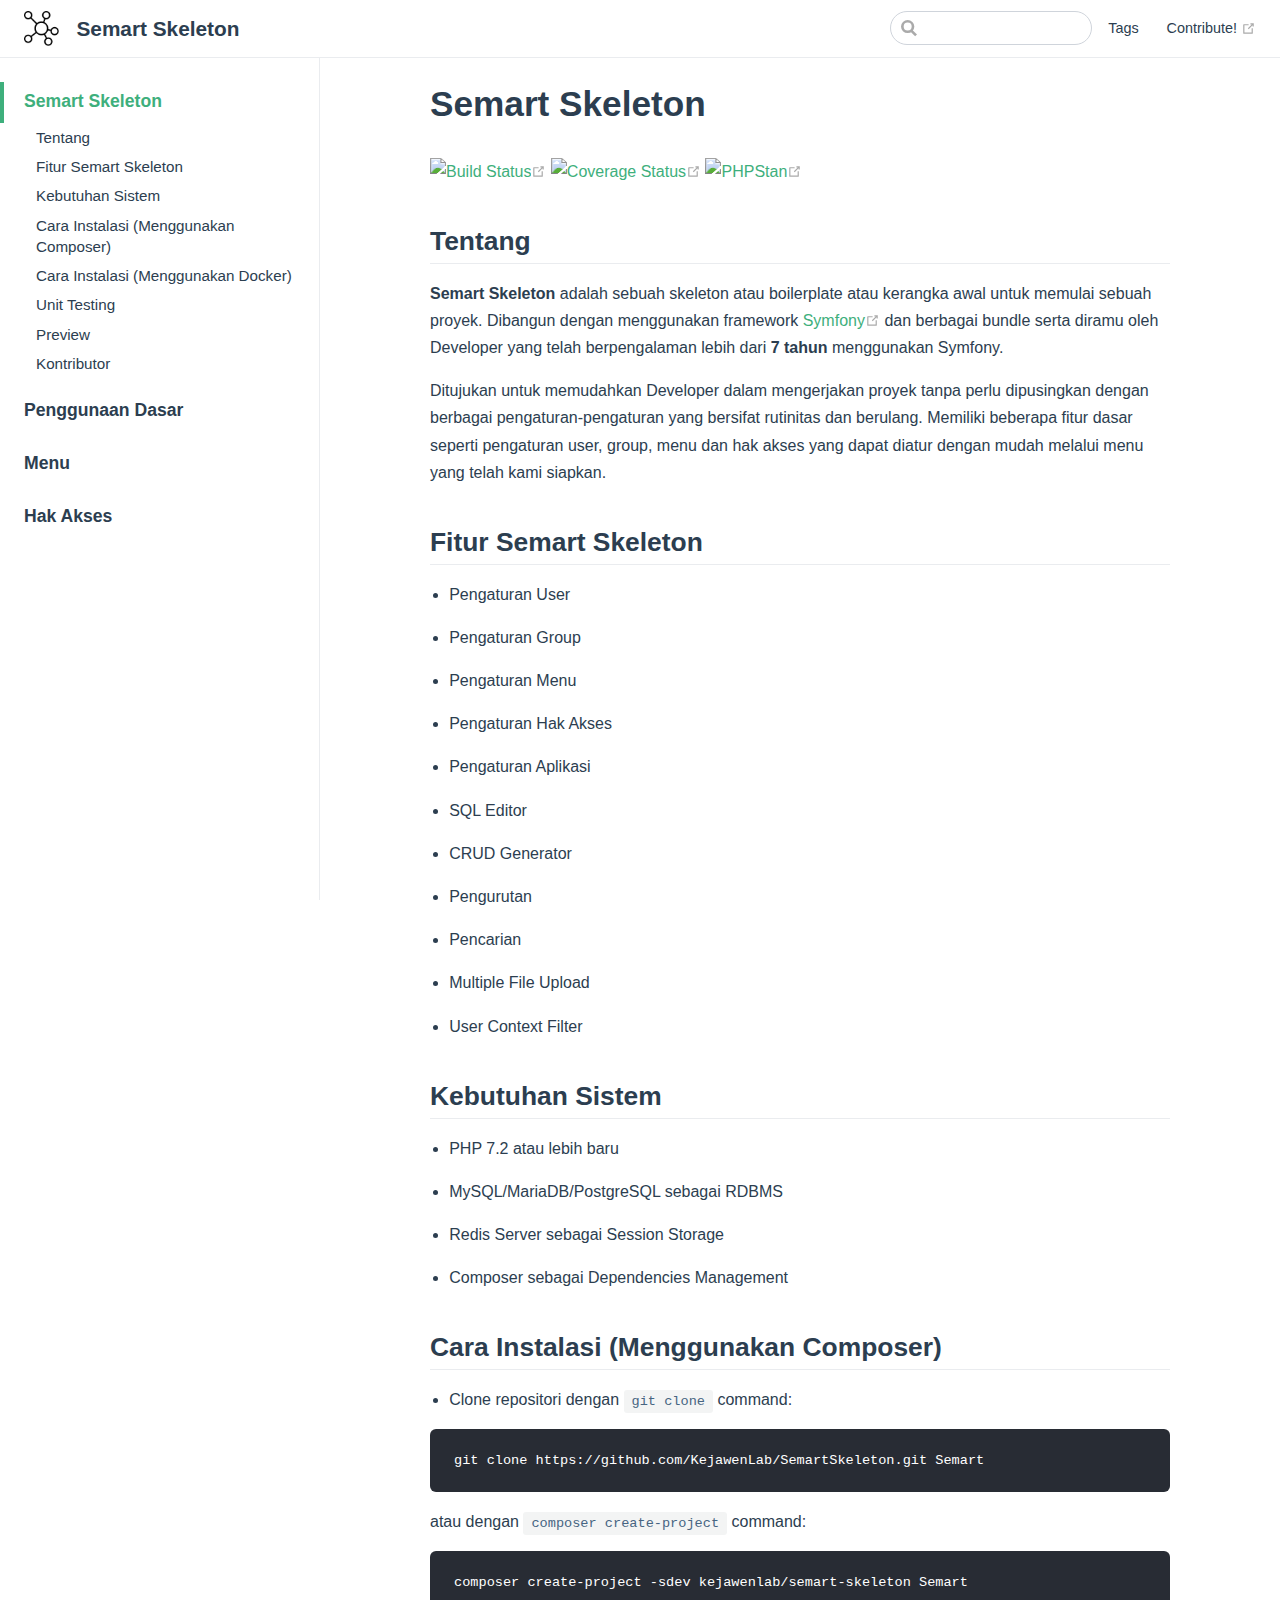
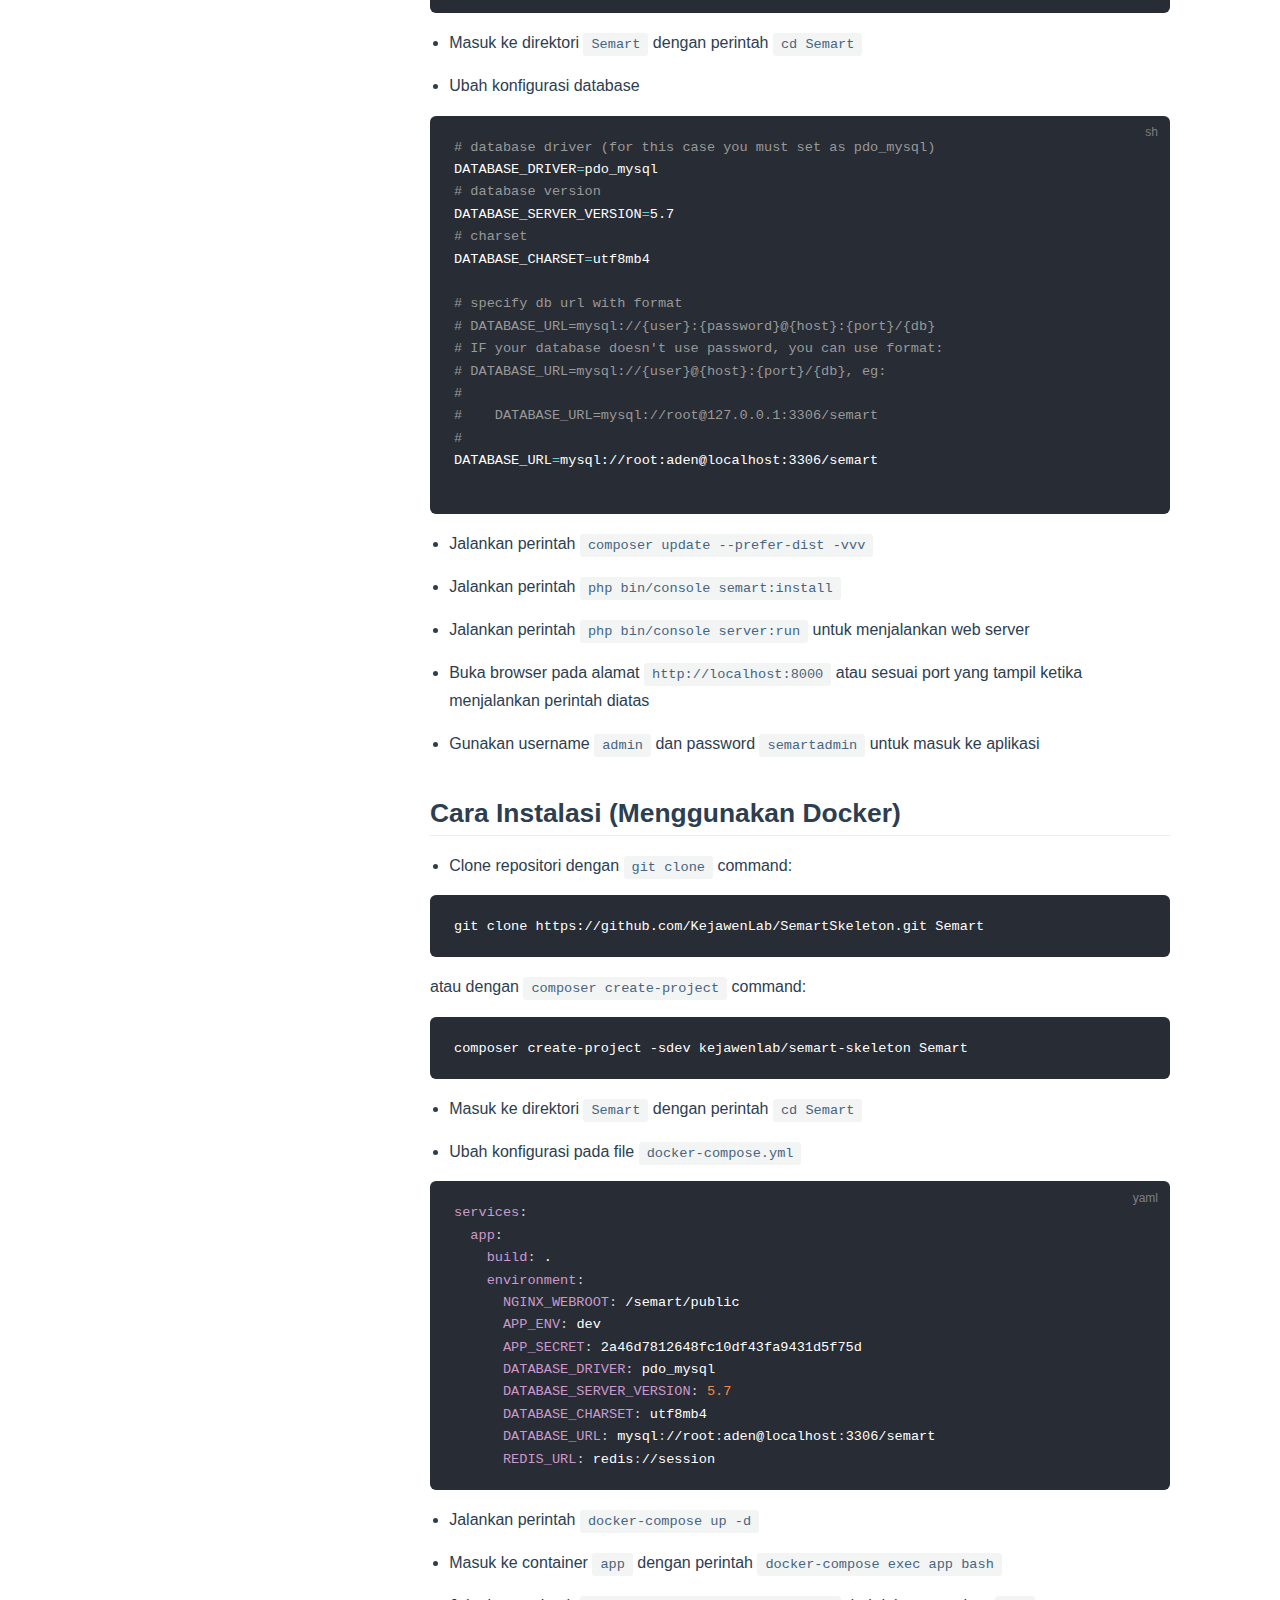
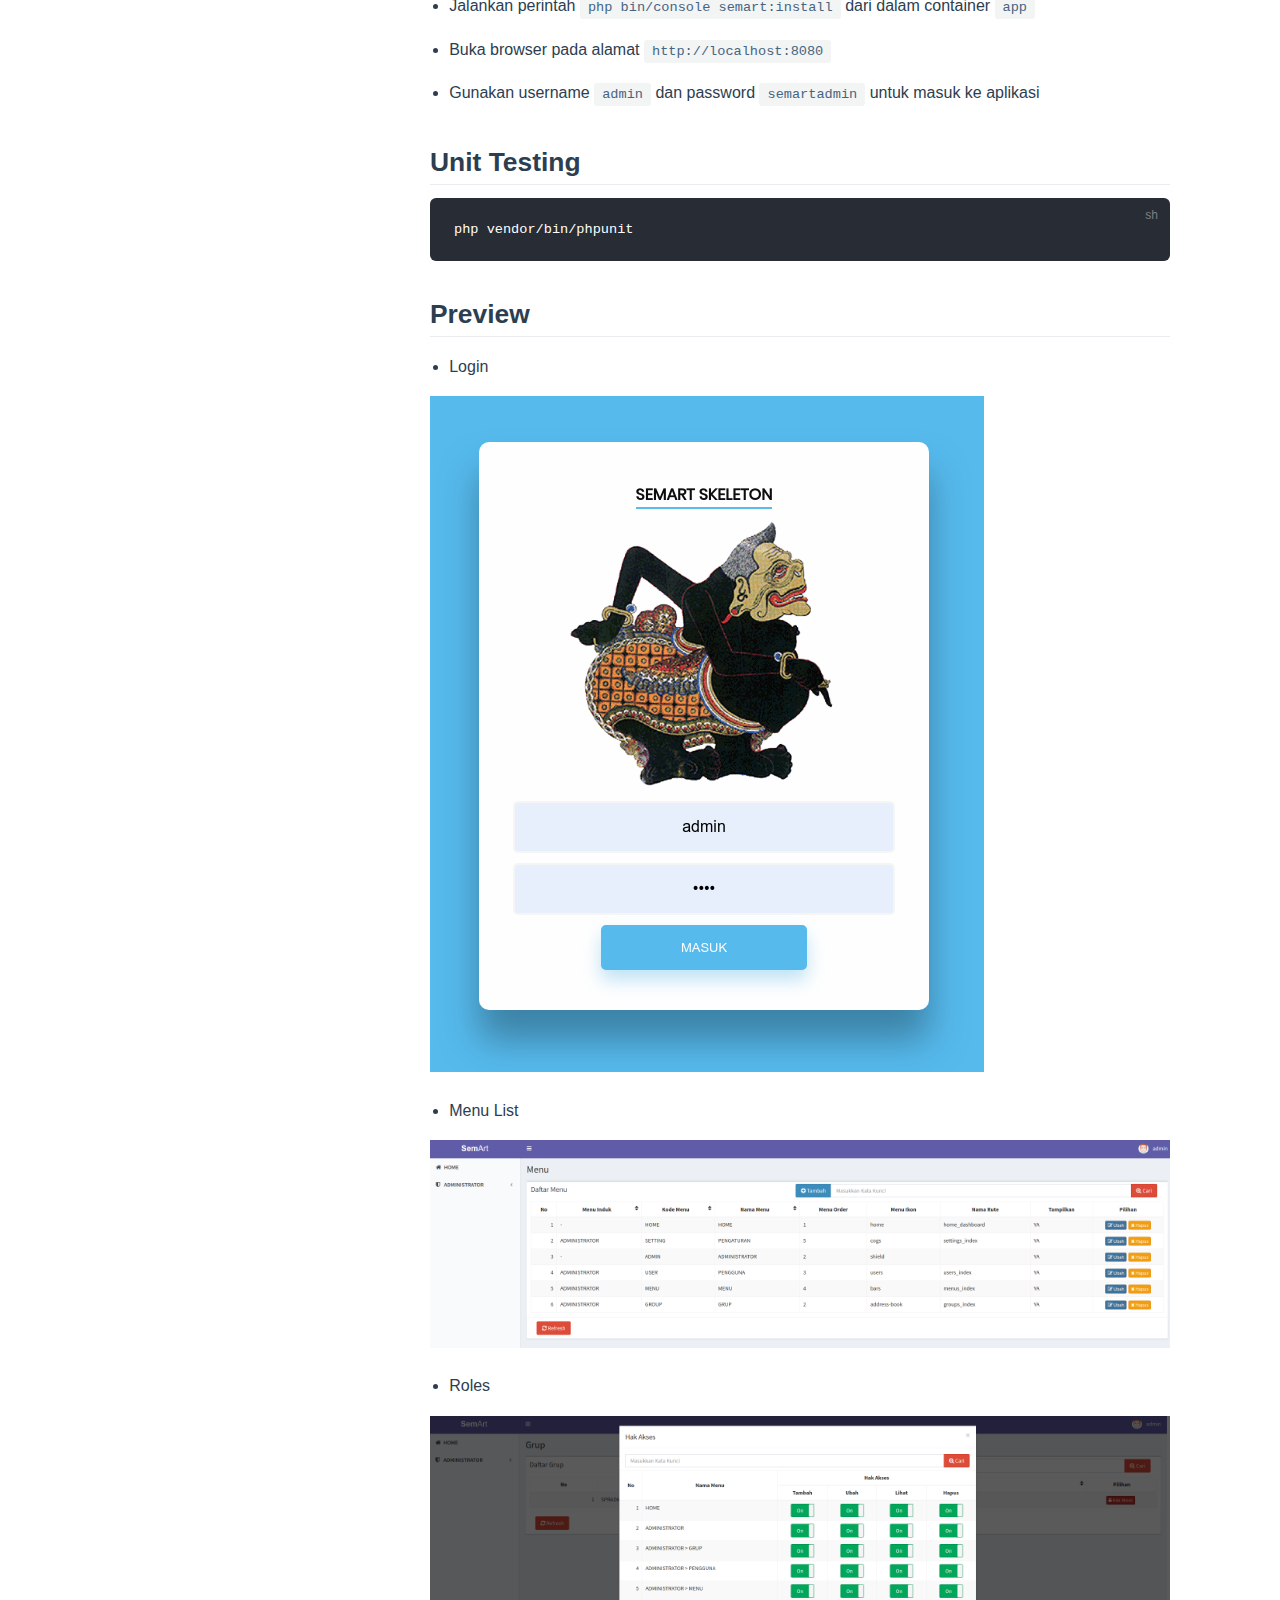
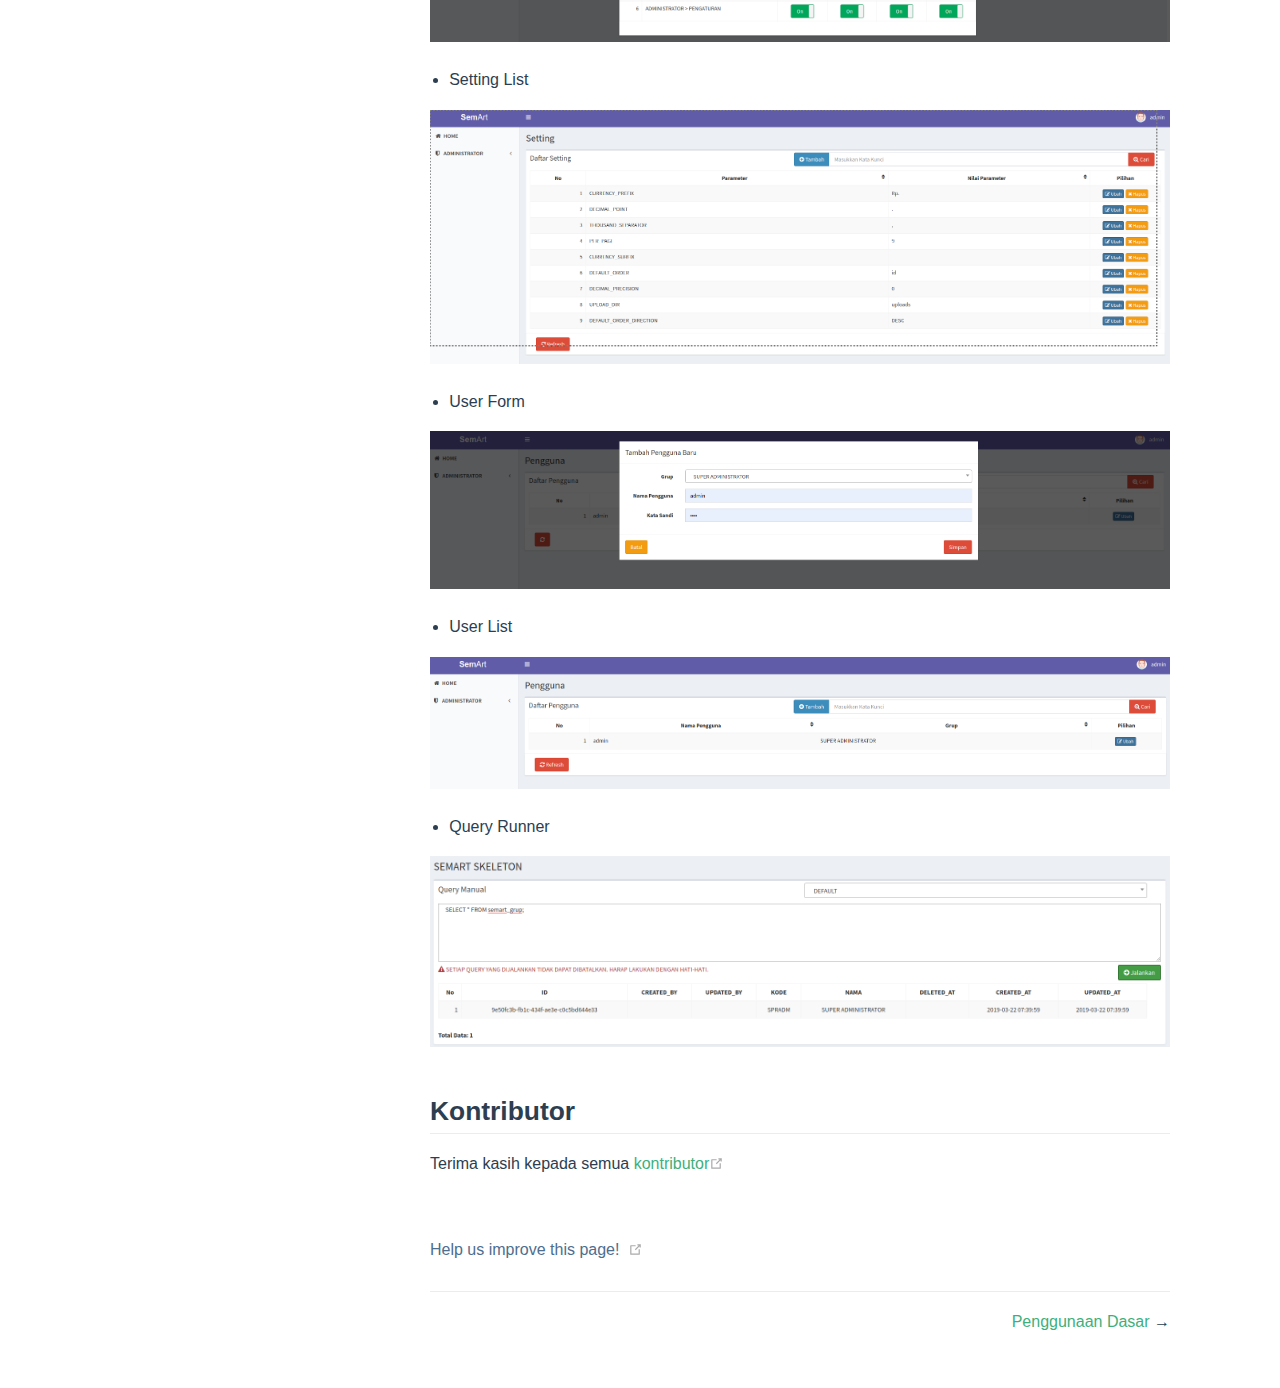
==== id/index.html @ f4672424 "Updates" ====
<!DOCTYPE html>
<html lang="en-US">
  <head>
    <meta charset="utf-8">
    <meta name="viewport" content="width=device-width,initial-scale=1">
    <title>Semart Skeleton | Semart Skeleton</title>
    <meta name="description" content="Just playing arounds">
    
    
    <link rel="preload" href="/assets/css/0.styles.a3a49550.css" as="style"><link rel="preload" href="/assets/js/app.446e6f28.js" as="script"><link rel="preload" href="/assets/js/3.b0b56839.js" as="script"><link rel="preload" href="/assets/js/4.a2171855.js" as="script"><link rel="prefetch" href="/assets/js/1.6b009483.js"><link rel="prefetch" href="/assets/js/10.96ab2c57.js"><link rel="prefetch" href="/assets/js/11.5184fa5b.js"><link rel="prefetch" href="/assets/js/12.24bbff4d.js"><link rel="prefetch" href="/assets/js/13.a7026f74.js"><link rel="prefetch" href="/assets/js/14.de4ece23.js"><link rel="prefetch" href="/assets/js/15.32480ad5.js"><link rel="prefetch" href="/assets/js/16.4b3ec8c6.js"><link rel="prefetch" href="/assets/js/5.648ce82d.js"><link rel="prefetch" href="/assets/js/6.9c424f33.js"><link rel="prefetch" href="/assets/js/7.8858ced6.js"><link rel="prefetch" href="/assets/js/8.e8b0ea5b.js"><link rel="prefetch" href="/assets/js/9.483bfe90.js">
    <link rel="stylesheet" href="/assets/css/0.styles.a3a49550.css">
  </head>
  <body>
    <div id="app" data-server-rendered="true"><div class="theme-container"><header class="navbar"><div class="sidebar-button"><svg xmlns="http://www.w3.org/2000/svg" aria-hidden="true" role="img" viewBox="0 0 448 512" class="icon"><path fill="currentColor" d="M436 124H12c-6.627 0-12-5.373-12-12V80c0-6.627 5.373-12 12-12h424c6.627 0 12 5.373 12 12v32c0 6.627-5.373 12-12 12zm0 160H12c-6.627 0-12-5.373-12-12v-32c0-6.627 5.373-12 12-12h424c6.627 0 12 5.373 12 12v32c0 6.627-5.373 12-12 12zm0 160H12c-6.627 0-12-5.373-12-12v-32c0-6.627 5.373-12 12-12h424c6.627 0 12 5.373 12 12v32c0 6.627-5.373 12-12 12z"></path></svg></div> <a href="/id/" class="home-link router-link-exact-active router-link-active"><img src="/icon.png" alt="Semart Skeleton" class="logo"> <span class="site-name can-hide">Semart Skeleton</span></a> <div class="links"><div class="search-box"><input aria-label="Search" autocomplete="off" spellcheck="false" value=""> <!----></div> <nav class="nav-links can-hide"><div class="nav-item"><a href="/tags.html" class="nav-link">Tags</a></div> <a href="https://github.com/puterakahfi/SemartSkeleton" target="_blank" rel="noopener noreferrer" class="repo-link">
    Contribute!
    <svg xmlns="http://www.w3.org/2000/svg" aria-hidden="true" x="0px" y="0px" viewBox="0 0 100 100" width="15" height="15" class="icon outbound"><path fill="currentColor" d="M18.8,85.1h56l0,0c2.2,0,4-1.8,4-4v-32h-8v28h-48v-48h28v-8h-32l0,0c-2.2,0-4,1.8-4,4v56C14.8,83.3,16.6,85.1,18.8,85.1z"></path> <polygon fill="currentColor" points="45.7,48.7 51.3,54.3 77.2,28.5 77.2,37.2 85.2,37.2 85.2,14.9 62.8,14.9 62.8,22.9 71.5,22.9"></polygon></svg></a></nav></div></header> <div class="sidebar-mask"></div> <aside class="sidebar"><nav class="nav-links"><div class="nav-item"><a href="/tags.html" class="nav-link">Tags</a></div> <a href="https://github.com/puterakahfi/SemartSkeleton" target="_blank" rel="noopener noreferrer" class="repo-link">
    Contribute!
    <svg xmlns="http://www.w3.org/2000/svg" aria-hidden="true" x="0px" y="0px" viewBox="0 0 100 100" width="15" height="15" class="icon outbound"><path fill="currentColor" d="M18.8,85.1h56l0,0c2.2,0,4-1.8,4-4v-32h-8v28h-48v-48h28v-8h-32l0,0c-2.2,0-4,1.8-4,4v56C14.8,83.3,16.6,85.1,18.8,85.1z"></path> <polygon fill="currentColor" points="45.7,48.7 51.3,54.3 77.2,28.5 77.2,37.2 85.2,37.2 85.2,14.9 62.8,14.9 62.8,22.9 71.5,22.9"></polygon></svg></a></nav>  <ul class="sidebar-links"><li><a href="/id/" class="active sidebar-link">Semart Skeleton</a><ul class="sidebar-sub-headers"><li class="sidebar-sub-header"><a href="/id/#tentang" class="sidebar-link">Tentang</a></li><li class="sidebar-sub-header"><a href="/id/#fitur-semart-skeleton" class="sidebar-link">Fitur Semart Skeleton</a></li><li class="sidebar-sub-header"><a href="/id/#kebutuhan-sistem" class="sidebar-link">Kebutuhan Sistem</a></li><li class="sidebar-sub-header"><a href="/id/#cara-instalasi-menggunakan-composer" class="sidebar-link">Cara Instalasi (Menggunakan Composer)</a></li><li class="sidebar-sub-header"><a href="/id/#cara-instalasi-menggunakan-docker" class="sidebar-link">Cara Instalasi (Menggunakan Docker)</a></li><li class="sidebar-sub-header"><a href="/id/#unit-testing" class="sidebar-link">Unit Testing</a></li><li class="sidebar-sub-header"><a href="/id/#preview" class="sidebar-link">Preview</a></li><li class="sidebar-sub-header"><a href="/id/#kontributor" class="sidebar-link">Kontributor</a></li></ul></li><li><a href="/id/usage.html" class="sidebar-link">Penggunaan Dasar</a></li><li><a href="/id/menu.html" class="sidebar-link">Menu</a></li><li><a href="/id/permission.html" class="sidebar-link">Hak Akses</a></li></ul> </aside> <main class="page"> <div class="theme-default-content content__default"><h1 id="semart-skeleton"><a href="#semart-skeleton" aria-hidden="true" class="header-anchor">#</a> Semart Skeleton</h1> <p><a href="https://travis-ci.org/KejawenLab/SemartSkeleton" target="_blank" rel="noopener noreferrer"><img src="https://travis-ci.org/KejawenLab/SemartSkeleton.svg?branch=master" alt="Build Status"><svg xmlns="http://www.w3.org/2000/svg" aria-hidden="true" x="0px" y="0px" viewBox="0 0 100 100" width="15" height="15" class="icon outbound"><path fill="currentColor" d="M18.8,85.1h56l0,0c2.2,0,4-1.8,4-4v-32h-8v28h-48v-48h28v-8h-32l0,0c-2.2,0-4,1.8-4,4v56C14.8,83.3,16.6,85.1,18.8,85.1z"></path> <polygon fill="currentColor" points="45.7,48.7 51.3,54.3 77.2,28.5 77.2,37.2 85.2,37.2 85.2,14.9 62.8,14.9 62.8,22.9 71.5,22.9"></polygon></svg></a> <a href="https://coveralls.io/github/KejawenLab/SemartSkeleton?branch=master" target="_blank" rel="noopener noreferrer"><img src="https://coveralls.io/repos/github/KejawenLab/SemartSkeleton/badge.svg?branch=master" alt="Coverage Status"><svg xmlns="http://www.w3.org/2000/svg" aria-hidden="true" x="0px" y="0px" viewBox="0 0 100 100" width="15" height="15" class="icon outbound"><path fill="currentColor" d="M18.8,85.1h56l0,0c2.2,0,4-1.8,4-4v-32h-8v28h-48v-48h28v-8h-32l0,0c-2.2,0-4,1.8-4,4v56C14.8,83.3,16.6,85.1,18.8,85.1z"></path> <polygon fill="currentColor" points="45.7,48.7 51.3,54.3 77.2,28.5 77.2,37.2 85.2,37.2 85.2,14.9 62.8,14.9 62.8,22.9 71.5,22.9"></polygon></svg></a> <a href="https://github.com/phpstan/phpstan" target="_blank" rel="noopener noreferrer"><img src="https://img.shields.io/badge/style-level%20max-brightgreen.svg?style=flat-square&amp;label=phpstan" alt="PHPStan"><svg xmlns="http://www.w3.org/2000/svg" aria-hidden="true" x="0px" y="0px" viewBox="0 0 100 100" width="15" height="15" class="icon outbound"><path fill="currentColor" d="M18.8,85.1h56l0,0c2.2,0,4-1.8,4-4v-32h-8v28h-48v-48h28v-8h-32l0,0c-2.2,0-4,1.8-4,4v56C14.8,83.3,16.6,85.1,18.8,85.1z"></path> <polygon fill="currentColor" points="45.7,48.7 51.3,54.3 77.2,28.5 77.2,37.2 85.2,37.2 85.2,14.9 62.8,14.9 62.8,22.9 71.5,22.9"></polygon></svg></a></p> <h2 id="tentang"><a href="#tentang" aria-hidden="true" class="header-anchor">#</a> Tentang</h2> <p><strong>Semart Skeleton</strong> adalah sebuah skeleton atau boilerplate atau kerangka awal untuk memulai sebuah proyek. Dibangun dengan menggunakan framework <a href="https://symfony.com" target="_blank" rel="noopener noreferrer">Symfony<svg xmlns="http://www.w3.org/2000/svg" aria-hidden="true" x="0px" y="0px" viewBox="0 0 100 100" width="15" height="15" class="icon outbound"><path fill="currentColor" d="M18.8,85.1h56l0,0c2.2,0,4-1.8,4-4v-32h-8v28h-48v-48h28v-8h-32l0,0c-2.2,0-4,1.8-4,4v56C14.8,83.3,16.6,85.1,18.8,85.1z"></path> <polygon fill="currentColor" points="45.7,48.7 51.3,54.3 77.2,28.5 77.2,37.2 85.2,37.2 85.2,14.9 62.8,14.9 62.8,22.9 71.5,22.9"></polygon></svg></a> dan berbagai bundle serta diramu oleh Developer yang telah berpengalaman lebih dari <strong>7 tahun</strong> menggunakan Symfony.</p> <p>Ditujukan untuk memudahkan Developer dalam mengerjakan proyek tanpa perlu dipusingkan dengan berbagai pengaturan-pengaturan yang bersifat rutinitas dan berulang.
Memiliki beberapa fitur dasar seperti pengaturan user, group, menu dan hak akses yang dapat diatur dengan mudah melalui menu yang telah kami siapkan.</p> <h2 id="fitur-semart-skeleton"><a href="#fitur-semart-skeleton" aria-hidden="true" class="header-anchor">#</a> Fitur Semart Skeleton</h2> <ul><li><p>Pengaturan User</p></li> <li><p>Pengaturan Group</p></li> <li><p>Pengaturan Menu</p></li> <li><p>Pengaturan Hak Akses</p></li> <li><p>Pengaturan Aplikasi</p></li> <li><p>SQL Editor</p></li> <li><p>CRUD Generator</p></li> <li><p>Pengurutan</p></li> <li><p>Pencarian</p></li> <li><p>Multiple File Upload</p></li> <li><p>User Context Filter</p></li></ul> <h2 id="kebutuhan-sistem"><a href="#kebutuhan-sistem" aria-hidden="true" class="header-anchor">#</a> Kebutuhan Sistem</h2> <ul><li><p>PHP 7.2 atau lebih baru</p></li> <li><p>MySQL/MariaDB/PostgreSQL sebagai RDBMS</p></li> <li><p>Redis Server sebagai Session Storage</p></li> <li><p>Composer sebagai Dependencies Management</p></li></ul> <h2 id="cara-instalasi-menggunakan-composer"><a href="#cara-instalasi-menggunakan-composer" aria-hidden="true" class="header-anchor">#</a> Cara Instalasi (Menggunakan Composer)</h2> <ul><li>Clone repositori dengan <code>git clone</code> command:</li></ul> <div class="language- extra-class"><pre class="language-text"><code>git clone https://github.com/KejawenLab/SemartSkeleton.git Semart
</code></pre></div><p>atau dengan <code>composer create-project</code> command:</p> <div class="language- extra-class"><pre class="language-text"><code>composer create-project -sdev kejawenlab/semart-skeleton Semart
</code></pre></div><ul><li><p>Masuk ke direktori <code>Semart</code> dengan perintah <code>cd Semart</code></p></li> <li><p>Ubah konfigurasi database</p></li></ul> <div class="language-bash extra-class"><pre class="language-bash"><code><span class="token comment"># database driver (for this case you must set as pdo_mysql)</span>
DATABASE_DRIVER<span class="token operator">=</span>pdo_mysql
<span class="token comment"># database version</span>
DATABASE_SERVER_VERSION<span class="token operator">=</span>5.7
<span class="token comment"># charset</span>
DATABASE_CHARSET<span class="token operator">=</span>utf8mb4

<span class="token comment"># specify db url with format</span>
<span class="token comment"># DATABASE_URL=mysql://{user}:{password}@{host}:{port}/{db}</span>
<span class="token comment"># IF your database doesn't use password, you can use format:</span>
<span class="token comment"># DATABASE_URL=mysql://{user}@{host}:{port}/{db}, eg:</span>
<span class="token comment">#</span>
<span class="token comment">#    DATABASE_URL=mysql://root@127.0.0.1:3306/semart</span>
<span class="token comment">#</span>
DATABASE_URL<span class="token operator">=</span>mysql://root:aden@localhost:3306/semart

</code></pre></div><ul><li><p>Jalankan perintah <code>composer update --prefer-dist -vvv</code></p></li> <li><p>Jalankan perintah <code>php bin/console semart:install</code></p></li> <li><p>Jalankan perintah <code>php bin/console server:run</code> untuk menjalankan web server</p></li> <li><p>Buka browser pada alamat <code>http://localhost:8000</code> atau sesuai port yang tampil ketika menjalankan perintah diatas</p></li> <li><p>Gunakan username <code>admin</code> dan password <code>semartadmin</code> untuk masuk ke aplikasi</p></li></ul> <h2 id="cara-instalasi-menggunakan-docker"><a href="#cara-instalasi-menggunakan-docker" aria-hidden="true" class="header-anchor">#</a> Cara Instalasi (Menggunakan Docker)</h2> <ul><li>Clone repositori dengan <code>git clone</code> command:</li></ul> <div class="language- extra-class"><pre class="language-text"><code>git clone https://github.com/KejawenLab/SemartSkeleton.git Semart
</code></pre></div><p>atau dengan <code>composer create-project</code> command:</p> <div class="language- extra-class"><pre class="language-text"><code>composer create-project -sdev kejawenlab/semart-skeleton Semart
</code></pre></div><ul><li><p>Masuk ke direktori <code>Semart</code> dengan perintah <code>cd Semart</code></p></li> <li><p>Ubah konfigurasi pada file <code>docker-compose.yml</code></p></li></ul> <div class="language-yaml extra-class"><pre class="language-yaml"><code><span class="token key atrule">services</span><span class="token punctuation">:</span>
  <span class="token key atrule">app</span><span class="token punctuation">:</span>
    <span class="token key atrule">build</span><span class="token punctuation">:</span> .
    <span class="token key atrule">environment</span><span class="token punctuation">:</span>
      <span class="token key atrule">NGINX_WEBROOT</span><span class="token punctuation">:</span> /semart/public
      <span class="token key atrule">APP_ENV</span><span class="token punctuation">:</span> dev
      <span class="token key atrule">APP_SECRET</span><span class="token punctuation">:</span> 2a46d7812648fc10df43fa9431d5f75d
      <span class="token key atrule">DATABASE_DRIVER</span><span class="token punctuation">:</span> pdo_mysql
      <span class="token key atrule">DATABASE_SERVER_VERSION</span><span class="token punctuation">:</span> <span class="token number">5.7</span>
      <span class="token key atrule">DATABASE_CHARSET</span><span class="token punctuation">:</span> utf8mb4
      <span class="token key atrule">DATABASE_URL</span><span class="token punctuation">:</span> mysql<span class="token punctuation">:</span>//root<span class="token punctuation">:</span>aden@localhost<span class="token punctuation">:</span>3306/semart
      <span class="token key atrule">REDIS_URL</span><span class="token punctuation">:</span> redis<span class="token punctuation">:</span>//session
</code></pre></div><ul><li><p>Jalankan perintah <code>docker-compose up -d</code></p></li> <li><p>Masuk ke container <code>app</code> dengan perintah <code>docker-compose exec app bash</code></p></li> <li><p>Jalankan perintah <code>php bin/console semart:install</code> dari dalam container <code>app</code></p></li> <li><p>Buka browser pada alamat <code>http://localhost:8080</code></p></li> <li><p>Gunakan username <code>admin</code> dan password <code>semartadmin</code> untuk masuk ke aplikasi</p></li></ul> <h2 id="unit-testing"><a href="#unit-testing" aria-hidden="true" class="header-anchor">#</a> Unit Testing</h2> <div class="language-bash extra-class"><pre class="language-bash"><code>php vendor/bin/phpunit
</code></pre></div><h2 id="preview"><a href="#preview" aria-hidden="true" class="header-anchor">#</a> Preview</h2> <ul><li>Login</li></ul> <p><img src="/assets/img/login.909ad874.png" alt="Login" title="Login"></p> <ul><li>Menu List</li></ul> <p><img src="/assets/img/menu_list.b9e9720e.png" alt="Menu List" title="Menu List"></p> <ul><li>Roles</li></ul> <p><img src="/assets/img/roles.35d58598.png" alt="Roles" title="Roles"></p> <ul><li>Setting List</li></ul> <p><img src="/assets/img/setting_list.b31fa8c5.png" alt="Setting List" title="Setting List"></p> <ul><li>User Form</li></ul> <p><img src="/assets/img/user_form.8fbe8064.png" alt="User Form" title="User Form"></p> <ul><li>User List</li></ul> <p><img src="/assets/img/user_list.752ca357.png" alt="User List" title="User List"></p> <ul><li>Query Runner</li></ul> <p><img src="/assets/img/query_runner.0586afbd.png" alt="Query Runner" title="Query Runner"></p> <h2 id="kontributor"><a href="#kontributor" aria-hidden="true" class="header-anchor">#</a> Kontributor</h2> <p>Terima kasih kepada semua <a href="https://github.com/KejawenLab/SemartSkeleton/graphs/contributors" target="_blank" rel="noopener noreferrer">kontributor<svg xmlns="http://www.w3.org/2000/svg" aria-hidden="true" x="0px" y="0px" viewBox="0 0 100 100" width="15" height="15" class="icon outbound"><path fill="currentColor" d="M18.8,85.1h56l0,0c2.2,0,4-1.8,4-4v-32h-8v28h-48v-48h28v-8h-32l0,0c-2.2,0-4,1.8-4,4v56C14.8,83.3,16.6,85.1,18.8,85.1z"></path> <polygon fill="currentColor" points="45.7,48.7 51.3,54.3 77.2,28.5 77.2,37.2 85.2,37.2 85.2,14.9 62.8,14.9 62.8,22.9 71.5,22.9"></polygon></svg></a></p></div> <footer class="page-edit"><div class="edit-link"><a href="https://github.com/puterakahfi/SemartSkeleton/edit/master/id/README.md" target="_blank" rel="noopener noreferrer">Help us improve this page!</a> <svg xmlns="http://www.w3.org/2000/svg" aria-hidden="true" x="0px" y="0px" viewBox="0 0 100 100" width="15" height="15" class="icon outbound"><path fill="currentColor" d="M18.8,85.1h56l0,0c2.2,0,4-1.8,4-4v-32h-8v28h-48v-48h28v-8h-32l0,0c-2.2,0-4,1.8-4,4v56C14.8,83.3,16.6,85.1,18.8,85.1z"></path> <polygon fill="currentColor" points="45.7,48.7 51.3,54.3 77.2,28.5 77.2,37.2 85.2,37.2 85.2,14.9 62.8,14.9 62.8,22.9 71.5,22.9"></polygon></svg></div> <!----></footer> <div class="page-nav"><p class="inner"><!----> <span class="next"><a href="/id/usage.html">
          Penggunaan Dasar
        </a>
        →
      </span></p></div> </main></div><div class="global-ui"></div></div>
    <script src="/assets/js/app.446e6f28.js" defer></script><script src="/assets/js/3.b0b56839.js" defer></script><script src="/assets/js/4.a2171855.js" defer></script>
  </body>
</html>
---- assets/css/0.styles.a3a49550.css ----
#nprogress{pointer-events:none}#nprogress .bar{background:#3eaf7c;position:fixed;z-index:1031;top:0;left:0;width:100%;height:2px}#nprogress .peg{display:block;position:absolute;right:0;width:100px;height:100%;box-shadow:0 0 10px #3eaf7c,0 0 5px #3eaf7c;opacity:1;-webkit-transform:rotate(3deg) translateY(-4px);transform:rotate(3deg) translateY(-4px)}#nprogress .spinner{display:block;position:fixed;z-index:1031;top:15px;right:15px}#nprogress .spinner-icon{width:18px;height:18px;box-sizing:border-box;border-color:#3eaf7c transparent transparent #3eaf7c;border-style:solid;border-width:2px;border-radius:50%;-webkit-animation:nprogress-spinner .4s linear infinite;animation:nprogress-spinner .4s linear infinite}.nprogress-custom-parent{overflow:hidden;position:relative}.nprogress-custom-parent #nprogress .bar,.nprogress-custom-parent #nprogress .spinner{position:absolute}@-webkit-keyframes nprogress-spinner{0%{-webkit-transform:rotate(0deg);transform:rotate(0deg)}to{-webkit-transform:rotate(1turn);transform:rotate(1turn)}}@keyframes nprogress-spinner{0%{-webkit-transform:rotate(0deg);transform:rotate(0deg)}to{-webkit-transform:rotate(1turn);transform:rotate(1turn)}}.icon.outbound{color:#aaa;display:inline-block;vertical-align:middle;position:relative;top:-1px}.home{padding:3.6rem 2rem 0;max-width:960px;margin:0 auto;display:block}.home .hero{text-align:center}.home .hero img{max-width:100%;max-height:280px;display:block;margin:3rem auto 1.5rem}.home .hero h1{font-size:3rem}.home .hero .action,.home .hero .description,.home .hero h1{margin:1.8rem auto}.home .hero .description{max-width:35rem;font-size:1.6rem;line-height:1.3;color:#6a8bad}.home .hero .action-button{display:inline-block;font-size:1.2rem;color:#fff;background-color:#3eaf7c;padding:.8rem 1.6rem;border-radius:4px;-webkit-transition:background-color .1s ease;transition:background-color .1s ease;box-sizing:border-box;border-bottom:1px solid #389d70}.home .hero .action-button:hover{background-color:#4abf8a}.home .features{border-top:1px solid #eaecef;padding:1.2rem 0;margin-top:2.5rem;display:-webkit-box;display:flex;flex-wrap:wrap;-webkit-box-align:start;align-items:flex-start;align-content:stretch;-webkit-box-pack:justify;justify-content:space-between}.home .feature{-webkit-box-flex:1;flex-grow:1;flex-basis:30%;max-width:30%}.home .feature h2{font-size:1.4rem;font-weight:500;border-bottom:none;padding-bottom:0;color:#3a5169}.home .feature p{color:#4e6e8e}.home .footer{padding:2.5rem;border-top:1px solid #eaecef;text-align:center;color:#4e6e8e}@media (max-width:719px){.home .features{-webkit-box-orient:vertical;-webkit-box-direction:normal;flex-direction:column}.home .feature{max-width:100%;padding:0 2.5rem}}@media (max-width:419px){.home{padding-left:1.5rem;padding-right:1.5rem}.home .hero img{max-height:210px;margin:2rem auto 1.2rem}.home .hero h1{font-size:2rem}.home .hero .action,.home .hero .description,.home .hero h1{margin:1.2rem auto}.home .hero .description{font-size:1.2rem}.home .hero .action-button{font-size:1rem;padding:.6rem 1.2rem}.home .feature h2{font-size:1.25rem}}.search-box{display:inline-block;position:relative;margin-right:1rem}.search-box input{cursor:text;width:10rem;height:2rem;color:#4e6e8e;display:inline-block;border:1px solid #cfd4db;border-radius:2rem;font-size:.9rem;line-height:2rem;padding:0 .5rem 0 2rem;outline:none;-webkit-transition:all .2s ease;transition:all .2s ease;background:#fff url(/assets/img/search.83621669.svg) .6rem .5rem no-repeat;background-size:1rem}.search-box input:focus{cursor:auto;border-color:#3eaf7c}.search-box .suggestions{background:#fff;width:20rem;position:absolute;top:1.5rem;border:1px solid #cfd4db;border-radius:6px;padding:.4rem;list-style-type:none}.search-box .suggestions.align-right{right:0}.search-box .suggestion{line-height:1.4;padding:.4rem .6rem;border-radius:4px;cursor:pointer}.search-box .suggestion a{white-space:normal;color:#5d82a6}.search-box .suggestion a .page-title{font-weight:600}.search-box .suggestion a .header{font-size:.9em;margin-left:.25em}.search-box .suggestion.focused{background-color:#f3f4f5}.search-box .suggestion.focused a{color:#3eaf7c}@media (max-width:959px){.search-box input{cursor:pointer;width:0;border-color:transparent;position:relative}.search-box input:focus{cursor:text;left:0;width:10rem}}@media (-ms-high-contrast:none){.search-box input{height:2rem}}@media (max-width:959px) and (min-width:719px){.search-box .suggestions{left:0}}@media (max-width:719px){.search-box{margin-right:0}.search-box input{left:1rem}.search-box .suggestions{right:0}}@media (max-width:419px){.search-box .suggestions{width:calc(100vw - 4rem)}.search-box input:focus{width:8rem}}.sidebar-button{cursor:pointer;display:none;width:1.25rem;height:1.25rem;position:absolute;padding:.6rem;top:.6rem;left:1rem}.sidebar-button .icon{display:block;width:1.25rem;height:1.25rem}@media (max-width:719px){.sidebar-button{display:block}}.dropdown-enter,.dropdown-leave-to{height:0!important}.dropdown-wrapper{cursor:pointer}.dropdown-wrapper .dropdown-title{display:block}.dropdown-wrapper .dropdown-title:hover{border-color:transparent}.dropdown-wrapper .dropdown-title .arrow{vertical-align:middle;margin-top:-1px;margin-left:.4rem}.dropdown-wrapper .nav-dropdown .dropdown-item{color:inherit;line-height:1.7rem}.dropdown-wrapper .nav-dropdown .dropdown-item h4{margin:.45rem 0 0;border-top:1px solid #eee;padding:.45rem 1.5rem 0 1.25rem}.dropdown-wrapper .nav-dropdown .dropdown-item .dropdown-subitem-wrapper{padding:0;list-style:none}.dropdown-wrapper .nav-dropdown .dropdown-item .dropdown-subitem-wrapper .dropdown-subitem{font-size:.9em}.dropdown-wrapper .nav-dropdown .dropdown-item a{display:block;line-height:1.7rem;position:relative;border-bottom:none;font-weight:400;margin-bottom:0;padding:0 1.5rem 0 1.25rem}.dropdown-wrapper .nav-dropdown .dropdown-item a.router-link-active,.dropdown-wrapper .nav-dropdown .dropdown-item a:hover{color:#3eaf7c}.dropdown-wrapper .nav-dropdown .dropdown-item a.router-link-active:after{content:"";width:0;height:0;border-left:5px solid #3eaf7c;border-top:3px solid transparent;border-bottom:3px solid transparent;position:absolute;top:calc(50% - 2px);left:9px}.dropdown-wrapper .nav-dropdown .dropdown-item:first-child h4{margin-top:0;padding-top:0;border-top:0}@media (max-width:719px){.dropdown-wrapper.open .dropdown-title{margin-bottom:.5rem}.dropdown-wrapper .nav-dropdown{-webkit-transition:height .1s ease-out;transition:height .1s ease-out;overflow:hidden}.dropdown-wrapper .nav-dropdown .dropdown-item h4{border-top:0;margin-top:0;padding-top:0}.dropdown-wrapper .nav-dropdown .dropdown-item>a,.dropdown-wrapper .nav-dropdown .dropdown-item h4{font-size:15px;line-height:2rem}.dropdown-wrapper .nav-dropdown .dropdown-item .dropdown-subitem{font-size:14px;padding-left:1rem}}@media (min-width:719px){.dropdown-wrapper{height:1.8rem}.dropdown-wrapper:hover .nav-dropdown{display:block!important}.dropdown-wrapper .dropdown-title .arrow{border-left:4px solid transparent;border-right:4px solid transparent;border-top:6px solid #ccc;border-bottom:0}.dropdown-wrapper .nav-dropdown{display:none;height:auto!important;box-sizing:border-box;max-height:calc(100vh - 2.7rem);overflow-y:auto;position:absolute;top:100%;right:0;background-color:#fff;padding:.6rem 0;border:1px solid;border-color:#ddd #ddd #ccc;text-align:left;border-radius:.25rem;white-space:nowrap;margin:0}}.nav-links{display:inline-block}.nav-links a{line-height:1.4rem;color:inherit}.nav-links a.router-link-active,.nav-links a:hover{color:#3eaf7c}.nav-links .nav-item{position:relative;display:inline-block;margin-left:1.5rem;line-height:2rem}.nav-links .nav-item:first-child{margin-left:0}.nav-links .repo-link{margin-left:1.5rem}@media (max-width:719px){.nav-links .nav-item,.nav-links .repo-link{margin-left:0}}@media (min-width:719px){.nav-links a.router-link-active,.nav-links a:hover{color:#2c3e50}.nav-item>a:not(.external).router-link-active,.nav-item>a:not(.external):hover{margin-bottom:-2px;border-bottom:2px solid #46bd87}}.navbar{padding:.7rem 1.5rem;line-height:2.2rem}.navbar a,.navbar img,.navbar span{display:inline-block}.navbar .logo{height:2.2rem;min-width:2.2rem;margin-right:.8rem;vertical-align:top}.navbar .site-name{font-size:1.3rem;font-weight:600;color:#2c3e50;position:relative}.navbar .links{padding-left:1.5rem;box-sizing:border-box;background-color:#fff;white-space:nowrap;font-size:.9rem;position:absolute;right:1.5rem;top:.7rem;display:-webkit-box;display:flex}.navbar .links .search-box{-webkit-box-flex:0;flex:0 0 auto;vertical-align:top}@media (max-width:719px){.navbar{padding-left:4rem}.navbar .can-hide{display:none}.navbar .links{padding-left:1.5rem}}.page-edit,.page-nav{max-width:740px;margin:0 auto;padding:2rem 2.5rem}@media (max-width:959px){.page-edit,.page-nav{padding:2rem}}@media (max-width:419px){.page-edit,.page-nav{padding:1.5rem}}.page{padding-bottom:2rem;display:block}.page-edit{padding-top:1rem;padding-bottom:1rem;overflow:auto}.page-edit .edit-link{display:inline-block}.page-edit .edit-link a{color:#4e6e8e;margin-right:.25rem}.page-edit .last-updated{float:right;font-size:.9em}.page-edit .last-updated .prefix{font-weight:500;color:#4e6e8e}.page-edit .last-updated .time{font-weight:400;color:#aaa}.page-nav{padding-top:1rem;padding-bottom:0}.page-nav .inner{min-height:2rem;margin-top:0;border-top:1px solid #eaecef;padding-top:1rem;overflow:auto}.page-nav .next{float:right}@media (max-width:719px){.page-edit .edit-link{margin-bottom:.5rem}.page-edit .last-updated{font-size:.8em;float:none;text-align:left}}.sidebar-group .sidebar-group{padding-left:.5em}.sidebar-group:not(.collapsable) .sidebar-heading:not(.clickable){cursor:auto;color:inherit}.sidebar-group.is-sub-group{padding-left:0}.sidebar-group.is-sub-group>.sidebar-heading{font-size:.95em;line-height:1.4;font-weight:400;padding-left:2rem}.sidebar-group.is-sub-group>.sidebar-heading:not(.clickable){opacity:.5}.sidebar-group.is-sub-group>.sidebar-group-items{padding-left:1rem}.sidebar-group.is-sub-group>.sidebar-group-items>li>.sidebar-link{font-size:.95em;border-left:none}.sidebar-group.depth-2>.sidebar-heading{border-left:none}.sidebar-heading{color:#2c3e50;-webkit-transition:color .15s ease;transition:color .15s ease;cursor:pointer;font-size:1.1em;font-weight:700;padding:.35rem 1.5rem .35rem 1.25rem;width:100%;box-sizing:border-box;margin:0;border-left:.25rem solid transparent}.sidebar-heading.open,.sidebar-heading:hover{color:inherit}.sidebar-heading .arrow{position:relative;top:-.12em;left:.5em}.sidebar-heading.clickable.active{font-weight:600;color:#3eaf7c;border-left-color:#3eaf7c}.sidebar-heading.clickable:hover{color:#3eaf7c}.sidebar-group-items{-webkit-transition:height .1s ease-out;transition:height .1s ease-out;font-size:.95em;overflow:hidden}.sidebar .sidebar-sub-headers{padding-left:1rem;font-size:.95em}a.sidebar-link{font-size:1em;font-weight:400;display:inline-block;color:#2c3e50;border-left:.25rem solid transparent;padding:.35rem 1rem .35rem 1.25rem;line-height:1.4;width:100%;box-sizing:border-box}a.sidebar-link:hover{color:#3eaf7c}a.sidebar-link.active{font-weight:600;color:#3eaf7c;border-left-color:#3eaf7c}.sidebar-group a.sidebar-link{padding-left:2rem}.sidebar-sub-headers a.sidebar-link{padding-top:.25rem;padding-bottom:.25rem;border-left:none}.sidebar-sub-headers a.sidebar-link.active{font-weight:500}.sidebar ul{padding:0;margin:0;list-style-type:none}.sidebar a{display:inline-block}.sidebar .nav-links{display:none;border-bottom:1px solid #eaecef;padding:.5rem 0 .75rem}.sidebar .nav-links a{font-weight:600}.sidebar .nav-links .nav-item,.sidebar .nav-links .repo-link{display:block;line-height:1.25rem;font-size:1.1em;padding:.5rem 0 .5rem 1.5rem}.sidebar>.sidebar-links{padding:1.5rem 0}.sidebar>.sidebar-links>li>a.sidebar-link{font-size:1.1em;line-height:1.7;font-weight:700}.sidebar>.sidebar-links>li:not(:first-child){margin-top:.75rem}@media (max-width:719px){.sidebar .nav-links{display:block}.sidebar .nav-links .dropdown-wrapper .nav-dropdown .dropdown-item a.router-link-active:after{top:calc(1rem - 2px)}.sidebar>.sidebar-links{padding:1rem 0}}code[class*=language-],pre[class*=language-]{color:#ccc;background:none;font-family:Consolas,Monaco,Andale Mono,Ubuntu Mono,monospace;font-size:1em;text-align:left;white-space:pre;word-spacing:normal;word-break:normal;word-wrap:normal;line-height:1.5;-moz-tab-size:4;-o-tab-size:4;tab-size:4;-webkit-hyphens:none;-ms-hyphens:none;hyphens:none}pre[class*=language-]{padding:1em;margin:.5em 0;overflow:auto}:not(pre)>code[class*=language-],pre[class*=language-]{background:#2d2d2d}:not(pre)>code[class*=language-]{padding:.1em;border-radius:.3em;white-space:normal}.token.block-comment,.token.cdata,.token.comment,.token.doctype,.token.prolog{color:#999}.token.punctuation{color:#ccc}.token.attr-name,.token.deleted,.token.namespace,.token.tag{color:#e2777a}.token.function-name{color:#6196cc}.token.boolean,.token.function,.token.number{color:#f08d49}.token.class-name,.token.constant,.token.property,.token.symbol{color:#f8c555}.token.atrule,.token.builtin,.token.important,.token.keyword,.token.selector{color:#cc99cd}.token.attr-value,.token.char,.token.regex,.token.string,.token.variable{color:#7ec699}.token.entity,.token.operator,.token.url{color:#67cdcc}.token.bold,.token.important{font-weight:700}.token.italic{font-style:italic}.token.entity{cursor:help}.token.inserted{color:green}.theme-default-content code{color:#476582;padding:.25rem .5rem;margin:0;font-size:.85em;background-color:rgba(27,31,35,.05);border-radius:3px}.theme-default-content code .token.deleted{color:#ec5975}.theme-default-content code .token.inserted{color:#3eaf7c}.theme-default-content pre,.theme-default-content pre[class*=language-]{line-height:1.4;padding:1.25rem 1.5rem;margin:.85rem 0;background-color:#282c34;border-radius:6px;overflow:auto}.theme-default-content pre[class*=language-] code,.theme-default-content pre code{color:#fff;padding:0;background-color:transparent;border-radius:0}div[class*=language-]{position:relative;background-color:#282c34;border-radius:6px}div[class*=language-] .highlight-lines{-webkit-user-select:none;-moz-user-select:none;-ms-user-select:none;user-select:none;padding-top:1.3rem;position:absolute;top:0;left:0;width:100%;line-height:1.4}div[class*=language-] .highlight-lines .highlighted{background-color:rgba(0,0,0,.66)}div[class*=language-] pre,div[class*=language-] pre[class*=language-]{background:transparent;position:relative;z-index:1}div[class*=language-]:before{position:absolute;z-index:3;top:.8em;right:1em;font-size:.75rem;color:hsla(0,0%,100%,.4)}div[class*=language-]:not(.line-numbers-mode) .line-numbers-wrapper{display:none}div[class*=language-].line-numbers-mode .highlight-lines .highlighted{position:relative}div[class*=language-].line-numbers-mode .highlight-lines .highlighted:before{content:" ";position:absolute;z-index:3;left:0;top:0;display:block;width:3.5rem;height:100%;background-color:rgba(0,0,0,.66)}div[class*=language-].line-numbers-mode pre{padding-left:4.5rem;vertical-align:middle}div[class*=language-].line-numbers-mode .line-numbers-wrapper{position:absolute;top:0;width:3.5rem;text-align:center;color:hsla(0,0%,100%,.3);padding:1.25rem 0;line-height:1.4}div[class*=language-].line-numbers-mode .line-numbers-wrapper .line-number,div[class*=language-].line-numbers-mode .line-numbers-wrapper br{-webkit-user-select:none;-moz-user-select:none;-ms-user-select:none;user-select:none}div[class*=language-].line-numbers-mode .line-numbers-wrapper .line-number{position:relative;z-index:4;font-size:.85em}div[class*=language-].line-numbers-mode:after{content:"";position:absolute;z-index:2;top:0;left:0;width:3.5rem;height:100%;border-radius:6px 0 0 6px;border-right:1px solid rgba(0,0,0,.66);background-color:#282c34}div[class~=language-js]:before{content:"js"}div[class~=language-ts]:before{content:"ts"}div[class~=language-html]:before{content:"html"}div[class~=language-md]:before{content:"md"}div[class~=language-vue]:before{content:"vue"}div[class~=language-css]:before{content:"css"}div[class~=language-sass]:before{content:"sass"}div[class~=language-scss]:before{content:"scss"}div[class~=language-less]:before{content:"less"}div[class~=language-stylus]:before{content:"stylus"}div[class~=language-go]:before{content:"go"}div[class~=language-java]:before{content:"java"}div[class~=language-c]:before{content:"c"}div[class~=language-sh]:before{content:"sh"}div[class~=language-yaml]:before{content:"yaml"}div[class~=language-py]:before{content:"py"}div[class~=language-docker]:before{content:"docker"}div[class~=language-dockerfile]:before{content:"dockerfile"}div[class~=language-makefile]:before{content:"makefile"}div[class~=language-javascript]:before{content:"js"}div[class~=language-typescript]:before{content:"ts"}div[class~=language-markup]:before{content:"html"}div[class~=language-markdown]:before{content:"md"}div[class~=language-json]:before{content:"json"}div[class~=language-ruby]:before{content:"rb"}div[class~=language-python]:before{content:"py"}div[class~=language-bash]:before{content:"sh"}div[class~=language-php]:before{content:"php"}.custom-block .custom-block-title{font-weight:600;margin-bottom:-.4rem}.custom-block.danger,.custom-block.tip,.custom-block.warning{padding:.1rem 1.5rem;border-left-width:.5rem;border-left-style:solid;margin:1rem 0}.custom-block.tip{background-color:#f3f5f7;border-color:#42b983}.custom-block.warning{background-color:rgba(255,229,100,.3);border-color:#e7c000;color:#6b5900}.custom-block.warning .custom-block-title{color:#b29400}.custom-block.warning a{color:#2c3e50}.custom-block.danger{background-color:#ffe6e6;border-color:#c00;color:#4d0000}.custom-block.danger .custom-block-title{color:#900}.custom-block.danger a{color:#2c3e50}.arrow{display:inline-block;width:0;height:0}.arrow.up{border-bottom:6px solid #ccc}.arrow.down,.arrow.up{border-left:4px solid transparent;border-right:4px solid transparent}.arrow.down{border-top:6px solid #ccc}.arrow.right{border-left:6px solid #ccc}.arrow.left,.arrow.right{border-top:4px solid transparent;border-bottom:4px solid transparent}.arrow.left{border-right:6px solid #ccc}.theme-default-content:not(.custom){max-width:740px;margin:0 auto;padding:2rem 2.5rem}@media (max-width:959px){.theme-default-content:not(.custom){padding:2rem}}@media (max-width:419px){.theme-default-content:not(.custom){padding:1.5rem}}.table-of-contents .badge{vertical-align:middle}body,html{padding:0;margin:0;background-color:#fff}body{font-family:-apple-system,BlinkMacSystemFont,Segoe UI,Roboto,Oxygen,Ubuntu,Cantarell,Fira Sans,Droid Sans,Helvetica Neue,sans-serif;-webkit-font-smoothing:antialiased;-moz-osx-font-smoothing:grayscale;font-size:16px;color:#2c3e50}.page{padding-left:20rem}.navbar{z-index:20;right:0;height:3.6rem;background-color:#fff;box-sizing:border-box;border-bottom:1px solid #eaecef}.navbar,.sidebar-mask{position:fixed;top:0;left:0}.sidebar-mask{z-index:9;width:100vw;height:100vh;display:none}.sidebar{font-size:16px;background-color:#fff;width:20rem;position:fixed;z-index:10;margin:0;top:3.6rem;left:0;bottom:0;box-sizing:border-box;border-right:1px solid #eaecef;overflow-y:auto}.theme-default-content:not(.custom)>:first-child{margin-top:3.6rem}.theme-default-content:not(.custom) a:hover{text-decoration:underline}.theme-default-content:not(.custom) p.demo{padding:1rem 1.5rem;border:1px solid #ddd;border-radius:4px}.theme-default-content:not(.custom) img{max-width:100%}.theme-default-content.custom{padding:0;margin:0}.theme-default-content.custom img{max-width:100%}a{font-weight:500;text-decoration:none}a,p a code{color:#3eaf7c}p a code{font-weight:400}kbd{background:#eee;border:.15rem solid #ddd;border-bottom:.25rem solid #ddd;border-radius:.15rem;padding:0 .15em}blockquote{font-size:1rem;color:#999;border-left:.2rem solid #dfe2e5;margin:1rem 0;padding:.25rem 0 .25rem 1rem}blockquote>p{margin:0}ol,ul{padding-left:1.2em}strong{font-weight:600}h1,h2,h3,h4,h5,h6{font-weight:600;line-height:1.25}.theme-default-content:not(.custom)>h1,.theme-default-content:not(.custom)>h2,.theme-default-content:not(.custom)>h3,.theme-default-content:not(.custom)>h4,.theme-default-content:not(.custom)>h5,.theme-default-content:not(.custom)>h6{margin-top:-3.1rem;padding-top:4.6rem;margin-bottom:0}.theme-default-content:not(.custom)>h1:first-child,.theme-default-content:not(.custom)>h2:first-child,.theme-default-content:not(.custom)>h3:first-child,.theme-default-content:not(.custom)>h4:first-child,.theme-default-content:not(.custom)>h5:first-child,.theme-default-content:not(.custom)>h6:first-child{margin-top:-1.5rem;margin-bottom:1rem}.theme-default-content:not(.custom)>h1:first-child+.custom-block,.theme-default-content:not(.custom)>h1:first-child+p,.theme-default-content:not(.custom)>h1:first-child+pre,.theme-default-content:not(.custom)>h2:first-child+.custom-block,.theme-default-content:not(.custom)>h2:first-child+p,.theme-default-content:not(.custom)>h2:first-child+pre,.theme-default-content:not(.custom)>h3:first-child+.custom-block,.theme-default-content:not(.custom)>h3:first-child+p,.theme-default-content:not(.custom)>h3:first-child+pre,.theme-default-content:not(.custom)>h4:first-child+.custom-block,.theme-default-content:not(.custom)>h4:first-child+p,.theme-default-content:not(.custom)>h4:first-child+pre,.theme-default-content:not(.custom)>h5:first-child+.custom-block,.theme-default-content:not(.custom)>h5:first-child+p,.theme-default-content:not(.custom)>h5:first-child+pre,.theme-default-content:not(.custom)>h6:first-child+.custom-block,.theme-default-content:not(.custom)>h6:first-child+p,.theme-default-content:not(.custom)>h6:first-child+pre{margin-top:2rem}h1:hover .header-anchor,h2:hover .header-anchor,h3:hover .header-anchor,h4:hover .header-anchor,h5:hover .header-anchor,h6:hover .header-anchor{opacity:1}h1{font-size:2.2rem}h2{font-size:1.65rem;padding-bottom:.3rem;border-bottom:1px solid #eaecef}h3{font-size:1.35rem}a.header-anchor{font-size:.85em;float:left;margin-left:-.87em;padding-right:.23em;margin-top:.125em;opacity:0}a.header-anchor:hover{text-decoration:none}.line-number,code,kbd{font-family:source-code-pro,Menlo,Monaco,Consolas,Courier New,monospace}ol,p,ul{line-height:1.7}hr{border:0;border-top:1px solid #eaecef}table{border-collapse:collapse;margin:1rem 0;display:block;overflow-x:auto}tr{border-top:1px solid #dfe2e5}tr:nth-child(2n){background-color:#f6f8fa}td,th{border:1px solid #dfe2e5;padding:.6em 1em}.theme-container.sidebar-open .sidebar-mask{display:block}.theme-container.no-navbar .theme-default-content:not(.custom)>h1,.theme-container.no-navbar h2,.theme-container.no-navbar h3,.theme-container.no-navbar h4,.theme-container.no-navbar h5,.theme-container.no-navbar h6{margin-top:1.5rem;padding-top:0}.theme-container.no-navbar .sidebar{top:0}@media (min-width:720px){.theme-container.no-sidebar .sidebar{display:none}.theme-container.no-sidebar .page{padding-left:0}}@media (max-width:959px){.sidebar{font-size:15px;width:16.4rem}.page{padding-left:16.4rem}}@media (max-width:719px){.sidebar{top:0;padding-top:3.6rem;transform:translateX(-100%);transition:transform .2s ease}.page{padding-left:0}.theme-container.sidebar-open .sidebar{transform:translateX(0)}.theme-container.no-navbar .sidebar{padding-top:0}}@media (max-width:419px){h1{font-size:1.9rem}.theme-default-content div[class*=language-]{margin:.85rem -1.5rem;border-radius:0}}.badge[data-v-c13ee5b0]{display:inline-block;font-size:14px;height:18px;line-height:18px;border-radius:3px;padding:0 6px;color:#fff}.badge.green[data-v-c13ee5b0],.badge.tip[data-v-c13ee5b0],.badge[data-v-c13ee5b0]{background-color:#42b983}.badge.error[data-v-c13ee5b0]{background-color:#da5961}.badge.warn[data-v-c13ee5b0],.badge.warning[data-v-c13ee5b0],.badge.yellow[data-v-c13ee5b0]{background-color:#e7c000}.badge+.badge[data-v-c13ee5b0]{margin-left:5px}
---- assets/css/0.styles.a3a49550.css ----
#nprogress{pointer-events:none}#nprogress .bar{background:#3eaf7c;position:fixed;z-index:1031;top:0;left:0;width:100%;height:2px}#nprogress .peg{display:block;position:absolute;right:0;width:100px;height:100%;box-shadow:0 0 10px #3eaf7c,0 0 5px #3eaf7c;opacity:1;-webkit-transform:rotate(3deg) translateY(-4px);transform:rotate(3deg) translateY(-4px)}#nprogress .spinner{display:block;position:fixed;z-index:1031;top:15px;right:15px}#nprogress .spinner-icon{width:18px;height:18px;box-sizing:border-box;border-color:#3eaf7c transparent transparent #3eaf7c;border-style:solid;border-width:2px;border-radius:50%;-webkit-animation:nprogress-spinner .4s linear infinite;animation:nprogress-spinner .4s linear infinite}.nprogress-custom-parent{overflow:hidden;position:relative}.nprogress-custom-parent #nprogress .bar,.nprogress-custom-parent #nprogress .spinner{position:absolute}@-webkit-keyframes nprogress-spinner{0%{-webkit-transform:rotate(0deg);transform:rotate(0deg)}to{-webkit-transform:rotate(1turn);transform:rotate(1turn)}}@keyframes nprogress-spinner{0%{-webkit-transform:rotate(0deg);transform:rotate(0deg)}to{-webkit-transform:rotate(1turn);transform:rotate(1turn)}}.icon.outbound{color:#aaa;display:inline-block;vertical-align:middle;position:relative;top:-1px}.home{padding:3.6rem 2rem 0;max-width:960px;margin:0 auto;display:block}.home .hero{text-align:center}.home .hero img{max-width:100%;max-height:280px;display:block;margin:3rem auto 1.5rem}.home .hero h1{font-size:3rem}.home .hero .action,.home .hero .description,.home .hero h1{margin:1.8rem auto}.home .hero .description{max-width:35rem;font-size:1.6rem;line-height:1.3;color:#6a8bad}.home .hero .action-button{display:inline-block;font-size:1.2rem;color:#fff;background-color:#3eaf7c;padding:.8rem 1.6rem;border-radius:4px;-webkit-transition:background-color .1s ease;transition:background-color .1s ease;box-sizing:border-box;border-bottom:1px solid #389d70}.home .hero .action-button:hover{background-color:#4abf8a}.home .features{border-top:1px solid #eaecef;padding:1.2rem 0;margin-top:2.5rem;display:-webkit-box;display:flex;flex-wrap:wrap;-webkit-box-align:start;align-items:flex-start;align-content:stretch;-webkit-box-pack:justify;justify-content:space-between}.home .feature{-webkit-box-flex:1;flex-grow:1;flex-basis:30%;max-width:30%}.home .feature h2{font-size:1.4rem;font-weight:500;border-bottom:none;padding-bottom:0;color:#3a5169}.home .feature p{color:#4e6e8e}.home .footer{padding:2.5rem;border-top:1px solid #eaecef;text-align:center;color:#4e6e8e}@media (max-width:719px){.home .features{-webkit-box-orient:vertical;-webkit-box-direction:normal;flex-direction:column}.home .feature{max-width:100%;padding:0 2.5rem}}@media (max-width:419px){.home{padding-left:1.5rem;padding-right:1.5rem}.home .hero img{max-height:210px;margin:2rem auto 1.2rem}.home .hero h1{font-size:2rem}.home .hero .action,.home .hero .description,.home .hero h1{margin:1.2rem auto}.home .hero .description{font-size:1.2rem}.home .hero .action-button{font-size:1rem;padding:.6rem 1.2rem}.home .feature h2{font-size:1.25rem}}.search-box{display:inline-block;position:relative;margin-right:1rem}.search-box input{cursor:text;width:10rem;height:2rem;color:#4e6e8e;display:inline-block;border:1px solid #cfd4db;border-radius:2rem;font-size:.9rem;line-height:2rem;padding:0 .5rem 0 2rem;outline:none;-webkit-transition:all .2s ease;transition:all .2s ease;background:#fff url(/assets/img/search.83621669.svg) .6rem .5rem no-repeat;background-size:1rem}.search-box input:focus{cursor:auto;border-color:#3eaf7c}.search-box .suggestions{background:#fff;width:20rem;position:absolute;top:1.5rem;border:1px solid #cfd4db;border-radius:6px;padding:.4rem;list-style-type:none}.search-box .suggestions.align-right{right:0}.search-box .suggestion{line-height:1.4;padding:.4rem .6rem;border-radius:4px;cursor:pointer}.search-box .suggestion a{white-space:normal;color:#5d82a6}.search-box .suggestion a .page-title{font-weight:600}.search-box .suggestion a .header{font-size:.9em;margin-left:.25em}.search-box .suggestion.focused{background-color:#f3f4f5}.search-box .suggestion.focused a{color:#3eaf7c}@media (max-width:959px){.search-box input{cursor:pointer;width:0;border-color:transparent;position:relative}.search-box input:focus{cursor:text;left:0;width:10rem}}@media (-ms-high-contrast:none){.search-box input{height:2rem}}@media (max-width:959px) and (min-width:719px){.search-box .suggestions{left:0}}@media (max-width:719px){.search-box{margin-right:0}.search-box input{left:1rem}.search-box .suggestions{right:0}}@media (max-width:419px){.search-box .suggestions{width:calc(100vw - 4rem)}.search-box input:focus{width:8rem}}.sidebar-button{cursor:pointer;display:none;width:1.25rem;height:1.25rem;position:absolute;padding:.6rem;top:.6rem;left:1rem}.sidebar-button .icon{display:block;width:1.25rem;height:1.25rem}@media (max-width:719px){.sidebar-button{display:block}}.dropdown-enter,.dropdown-leave-to{height:0!important}.dropdown-wrapper{cursor:pointer}.dropdown-wrapper .dropdown-title{display:block}.dropdown-wrapper .dropdown-title:hover{border-color:transparent}.dropdown-wrapper .dropdown-title .arrow{vertical-align:middle;margin-top:-1px;margin-left:.4rem}.dropdown-wrapper .nav-dropdown .dropdown-item{color:inherit;line-height:1.7rem}.dropdown-wrapper .nav-dropdown .dropdown-item h4{margin:.45rem 0 0;border-top:1px solid #eee;padding:.45rem 1.5rem 0 1.25rem}.dropdown-wrapper .nav-dropdown .dropdown-item .dropdown-subitem-wrapper{padding:0;list-style:none}.dropdown-wrapper .nav-dropdown .dropdown-item .dropdown-subitem-wrapper .dropdown-subitem{font-size:.9em}.dropdown-wrapper .nav-dropdown .dropdown-item a{display:block;line-height:1.7rem;position:relative;border-bottom:none;font-weight:400;margin-bottom:0;padding:0 1.5rem 0 1.25rem}.dropdown-wrapper .nav-dropdown .dropdown-item a.router-link-active,.dropdown-wrapper .nav-dropdown .dropdown-item a:hover{color:#3eaf7c}.dropdown-wrapper .nav-dropdown .dropdown-item a.router-link-active:after{content:"";width:0;height:0;border-left:5px solid #3eaf7c;border-top:3px solid transparent;border-bottom:3px solid transparent;position:absolute;top:calc(50% - 2px);left:9px}.dropdown-wrapper .nav-dropdown .dropdown-item:first-child h4{margin-top:0;padding-top:0;border-top:0}@media (max-width:719px){.dropdown-wrapper.open .dropdown-title{margin-bottom:.5rem}.dropdown-wrapper .nav-dropdown{-webkit-transition:height .1s ease-out;transition:height .1s ease-out;overflow:hidden}.dropdown-wrapper .nav-dropdown .dropdown-item h4{border-top:0;margin-top:0;padding-top:0}.dropdown-wrapper .nav-dropdown .dropdown-item>a,.dropdown-wrapper .nav-dropdown .dropdown-item h4{font-size:15px;line-height:2rem}.dropdown-wrapper .nav-dropdown .dropdown-item .dropdown-subitem{font-size:14px;padding-left:1rem}}@media (min-width:719px){.dropdown-wrapper{height:1.8rem}.dropdown-wrapper:hover .nav-dropdown{display:block!important}.dropdown-wrapper .dropdown-title .arrow{border-left:4px solid transparent;border-right:4px solid transparent;border-top:6px solid #ccc;border-bottom:0}.dropdown-wrapper .nav-dropdown{display:none;height:auto!important;box-sizing:border-box;max-height:calc(100vh - 2.7rem);overflow-y:auto;position:absolute;top:100%;right:0;background-color:#fff;padding:.6rem 0;border:1px solid;border-color:#ddd #ddd #ccc;text-align:left;border-radius:.25rem;white-space:nowrap;margin:0}}.nav-links{display:inline-block}.nav-links a{line-height:1.4rem;color:inherit}.nav-links a.router-link-active,.nav-links a:hover{color:#3eaf7c}.nav-links .nav-item{position:relative;display:inline-block;margin-left:1.5rem;line-height:2rem}.nav-links .nav-item:first-child{margin-left:0}.nav-links .repo-link{margin-left:1.5rem}@media (max-width:719px){.nav-links .nav-item,.nav-links .repo-link{margin-left:0}}@media (min-width:719px){.nav-links a.router-link-active,.nav-links a:hover{color:#2c3e50}.nav-item>a:not(.external).router-link-active,.nav-item>a:not(.external):hover{margin-bottom:-2px;border-bottom:2px solid #46bd87}}.navbar{padding:.7rem 1.5rem;line-height:2.2rem}.navbar a,.navbar img,.navbar span{display:inline-block}.navbar .logo{height:2.2rem;min-width:2.2rem;margin-right:.8rem;vertical-align:top}.navbar .site-name{font-size:1.3rem;font-weight:600;color:#2c3e50;position:relative}.navbar .links{padding-left:1.5rem;box-sizing:border-box;background-color:#fff;white-space:nowrap;font-size:.9rem;position:absolute;right:1.5rem;top:.7rem;display:-webkit-box;display:flex}.navbar .links .search-box{-webkit-box-flex:0;flex:0 0 auto;vertical-align:top}@media (max-width:719px){.navbar{padding-left:4rem}.navbar .can-hide{display:none}.navbar .links{padding-left:1.5rem}}.page-edit,.page-nav{max-width:740px;margin:0 auto;padding:2rem 2.5rem}@media (max-width:959px){.page-edit,.page-nav{padding:2rem}}@media (max-width:419px){.page-edit,.page-nav{padding:1.5rem}}.page{padding-bottom:2rem;display:block}.page-edit{padding-top:1rem;padding-bottom:1rem;overflow:auto}.page-edit .edit-link{display:inline-block}.page-edit .edit-link a{color:#4e6e8e;margin-right:.25rem}.page-edit .last-updated{float:right;font-size:.9em}.page-edit .last-updated .prefix{font-weight:500;color:#4e6e8e}.page-edit .last-updated .time{font-weight:400;color:#aaa}.page-nav{padding-top:1rem;padding-bottom:0}.page-nav .inner{min-height:2rem;margin-top:0;border-top:1px solid #eaecef;padding-top:1rem;overflow:auto}.page-nav .next{float:right}@media (max-width:719px){.page-edit .edit-link{margin-bottom:.5rem}.page-edit .last-updated{font-size:.8em;float:none;text-align:left}}.sidebar-group .sidebar-group{padding-left:.5em}.sidebar-group:not(.collapsable) .sidebar-heading:not(.clickable){cursor:auto;color:inherit}.sidebar-group.is-sub-group{padding-left:0}.sidebar-group.is-sub-group>.sidebar-heading{font-size:.95em;line-height:1.4;font-weight:400;padding-left:2rem}.sidebar-group.is-sub-group>.sidebar-heading:not(.clickable){opacity:.5}.sidebar-group.is-sub-group>.sidebar-group-items{padding-left:1rem}.sidebar-group.is-sub-group>.sidebar-group-items>li>.sidebar-link{font-size:.95em;border-left:none}.sidebar-group.depth-2>.sidebar-heading{border-left:none}.sidebar-heading{color:#2c3e50;-webkit-transition:color .15s ease;transition:color .15s ease;cursor:pointer;font-size:1.1em;font-weight:700;padding:.35rem 1.5rem .35rem 1.25rem;width:100%;box-sizing:border-box;margin:0;border-left:.25rem solid transparent}.sidebar-heading.open,.sidebar-heading:hover{color:inherit}.sidebar-heading .arrow{position:relative;top:-.12em;left:.5em}.sidebar-heading.clickable.active{font-weight:600;color:#3eaf7c;border-left-color:#3eaf7c}.sidebar-heading.clickable:hover{color:#3eaf7c}.sidebar-group-items{-webkit-transition:height .1s ease-out;transition:height .1s ease-out;font-size:.95em;overflow:hidden}.sidebar .sidebar-sub-headers{padding-left:1rem;font-size:.95em}a.sidebar-link{font-size:1em;font-weight:400;display:inline-block;color:#2c3e50;border-left:.25rem solid transparent;padding:.35rem 1rem .35rem 1.25rem;line-height:1.4;width:100%;box-sizing:border-box}a.sidebar-link:hover{color:#3eaf7c}a.sidebar-link.active{font-weight:600;color:#3eaf7c;border-left-color:#3eaf7c}.sidebar-group a.sidebar-link{padding-left:2rem}.sidebar-sub-headers a.sidebar-link{padding-top:.25rem;padding-bottom:.25rem;border-left:none}.sidebar-sub-headers a.sidebar-link.active{font-weight:500}.sidebar ul{padding:0;margin:0;list-style-type:none}.sidebar a{display:inline-block}.sidebar .nav-links{display:none;border-bottom:1px solid #eaecef;padding:.5rem 0 .75rem}.sidebar .nav-links a{font-weight:600}.sidebar .nav-links .nav-item,.sidebar .nav-links .repo-link{display:block;line-height:1.25rem;font-size:1.1em;padding:.5rem 0 .5rem 1.5rem}.sidebar>.sidebar-links{padding:1.5rem 0}.sidebar>.sidebar-links>li>a.sidebar-link{font-size:1.1em;line-height:1.7;font-weight:700}.sidebar>.sidebar-links>li:not(:first-child){margin-top:.75rem}@media (max-width:719px){.sidebar .nav-links{display:block}.sidebar .nav-links .dropdown-wrapper .nav-dropdown .dropdown-item a.router-link-active:after{top:calc(1rem - 2px)}.sidebar>.sidebar-links{padding:1rem 0}}code[class*=language-],pre[class*=language-]{color:#ccc;background:none;font-family:Consolas,Monaco,Andale Mono,Ubuntu Mono,monospace;font-size:1em;text-align:left;white-space:pre;word-spacing:normal;word-break:normal;word-wrap:normal;line-height:1.5;-moz-tab-size:4;-o-tab-size:4;tab-size:4;-webkit-hyphens:none;-ms-hyphens:none;hyphens:none}pre[class*=language-]{padding:1em;margin:.5em 0;overflow:auto}:not(pre)>code[class*=language-],pre[class*=language-]{background:#2d2d2d}:not(pre)>code[class*=language-]{padding:.1em;border-radius:.3em;white-space:normal}.token.block-comment,.token.cdata,.token.comment,.token.doctype,.token.prolog{color:#999}.token.punctuation{color:#ccc}.token.attr-name,.token.deleted,.token.namespace,.token.tag{color:#e2777a}.token.function-name{color:#6196cc}.token.boolean,.token.function,.token.number{color:#f08d49}.token.class-name,.token.constant,.token.property,.token.symbol{color:#f8c555}.token.atrule,.token.builtin,.token.important,.token.keyword,.token.selector{color:#cc99cd}.token.attr-value,.token.char,.token.regex,.token.string,.token.variable{color:#7ec699}.token.entity,.token.operator,.token.url{color:#67cdcc}.token.bold,.token.important{font-weight:700}.token.italic{font-style:italic}.token.entity{cursor:help}.token.inserted{color:green}.theme-default-content code{color:#476582;padding:.25rem .5rem;margin:0;font-size:.85em;background-color:rgba(27,31,35,.05);border-radius:3px}.theme-default-content code .token.deleted{color:#ec5975}.theme-default-content code .token.inserted{color:#3eaf7c}.theme-default-content pre,.theme-default-content pre[class*=language-]{line-height:1.4;padding:1.25rem 1.5rem;margin:.85rem 0;background-color:#282c34;border-radius:6px;overflow:auto}.theme-default-content pre[class*=language-] code,.theme-default-content pre code{color:#fff;padding:0;background-color:transparent;border-radius:0}div[class*=language-]{position:relative;background-color:#282c34;border-radius:6px}div[class*=language-] .highlight-lines{-webkit-user-select:none;-moz-user-select:none;-ms-user-select:none;user-select:none;padding-top:1.3rem;position:absolute;top:0;left:0;width:100%;line-height:1.4}div[class*=language-] .highlight-lines .highlighted{background-color:rgba(0,0,0,.66)}div[class*=language-] pre,div[class*=language-] pre[class*=language-]{background:transparent;position:relative;z-index:1}div[class*=language-]:before{position:absolute;z-index:3;top:.8em;right:1em;font-size:.75rem;color:hsla(0,0%,100%,.4)}div[class*=language-]:not(.line-numbers-mode) .line-numbers-wrapper{display:none}div[class*=language-].line-numbers-mode .highlight-lines .highlighted{position:relative}div[class*=language-].line-numbers-mode .highlight-lines .highlighted:before{content:" ";position:absolute;z-index:3;left:0;top:0;display:block;width:3.5rem;height:100%;background-color:rgba(0,0,0,.66)}div[class*=language-].line-numbers-mode pre{padding-left:4.5rem;vertical-align:middle}div[class*=language-].line-numbers-mode .line-numbers-wrapper{position:absolute;top:0;width:3.5rem;text-align:center;color:hsla(0,0%,100%,.3);padding:1.25rem 0;line-height:1.4}div[class*=language-].line-numbers-mode .line-numbers-wrapper .line-number,div[class*=language-].line-numbers-mode .line-numbers-wrapper br{-webkit-user-select:none;-moz-user-select:none;-ms-user-select:none;user-select:none}div[class*=language-].line-numbers-mode .line-numbers-wrapper .line-number{position:relative;z-index:4;font-size:.85em}div[class*=language-].line-numbers-mode:after{content:"";position:absolute;z-index:2;top:0;left:0;width:3.5rem;height:100%;border-radius:6px 0 0 6px;border-right:1px solid rgba(0,0,0,.66);background-color:#282c34}div[class~=language-js]:before{content:"js"}div[class~=language-ts]:before{content:"ts"}div[class~=language-html]:before{content:"html"}div[class~=language-md]:before{content:"md"}div[class~=language-vue]:before{content:"vue"}div[class~=language-css]:before{content:"css"}div[class~=language-sass]:before{content:"sass"}div[class~=language-scss]:before{content:"scss"}div[class~=language-less]:before{content:"less"}div[class~=language-stylus]:before{content:"stylus"}div[class~=language-go]:before{content:"go"}div[class~=language-java]:before{content:"java"}div[class~=language-c]:before{content:"c"}div[class~=language-sh]:before{content:"sh"}div[class~=language-yaml]:before{content:"yaml"}div[class~=language-py]:before{content:"py"}div[class~=language-docker]:before{content:"docker"}div[class~=language-dockerfile]:before{content:"dockerfile"}div[class~=language-makefile]:before{content:"makefile"}div[class~=language-javascript]:before{content:"js"}div[class~=language-typescript]:before{content:"ts"}div[class~=language-markup]:before{content:"html"}div[class~=language-markdown]:before{content:"md"}div[class~=language-json]:before{content:"json"}div[class~=language-ruby]:before{content:"rb"}div[class~=language-python]:before{content:"py"}div[class~=language-bash]:before{content:"sh"}div[class~=language-php]:before{content:"php"}.custom-block .custom-block-title{font-weight:600;margin-bottom:-.4rem}.custom-block.danger,.custom-block.tip,.custom-block.warning{padding:.1rem 1.5rem;border-left-width:.5rem;border-left-style:solid;margin:1rem 0}.custom-block.tip{background-color:#f3f5f7;border-color:#42b983}.custom-block.warning{background-color:rgba(255,229,100,.3);border-color:#e7c000;color:#6b5900}.custom-block.warning .custom-block-title{color:#b29400}.custom-block.warning a{color:#2c3e50}.custom-block.danger{background-color:#ffe6e6;border-color:#c00;color:#4d0000}.custom-block.danger .custom-block-title{color:#900}.custom-block.danger a{color:#2c3e50}.arrow{display:inline-block;width:0;height:0}.arrow.up{border-bottom:6px solid #ccc}.arrow.down,.arrow.up{border-left:4px solid transparent;border-right:4px solid transparent}.arrow.down{border-top:6px solid #ccc}.arrow.right{border-left:6px solid #ccc}.arrow.left,.arrow.right{border-top:4px solid transparent;border-bottom:4px solid transparent}.arrow.left{border-right:6px solid #ccc}.theme-default-content:not(.custom){max-width:740px;margin:0 auto;padding:2rem 2.5rem}@media (max-width:959px){.theme-default-content:not(.custom){padding:2rem}}@media (max-width:419px){.theme-default-content:not(.custom){padding:1.5rem}}.table-of-contents .badge{vertical-align:middle}body,html{padding:0;margin:0;background-color:#fff}body{font-family:-apple-system,BlinkMacSystemFont,Segoe UI,Roboto,Oxygen,Ubuntu,Cantarell,Fira Sans,Droid Sans,Helvetica Neue,sans-serif;-webkit-font-smoothing:antialiased;-moz-osx-font-smoothing:grayscale;font-size:16px;color:#2c3e50}.page{padding-left:20rem}.navbar{z-index:20;right:0;height:3.6rem;background-color:#fff;box-sizing:border-box;border-bottom:1px solid #eaecef}.navbar,.sidebar-mask{position:fixed;top:0;left:0}.sidebar-mask{z-index:9;width:100vw;height:100vh;display:none}.sidebar{font-size:16px;background-color:#fff;width:20rem;position:fixed;z-index:10;margin:0;top:3.6rem;left:0;bottom:0;box-sizing:border-box;border-right:1px solid #eaecef;overflow-y:auto}.theme-default-content:not(.custom)>:first-child{margin-top:3.6rem}.theme-default-content:not(.custom) a:hover{text-decoration:underline}.theme-default-content:not(.custom) p.demo{padding:1rem 1.5rem;border:1px solid #ddd;border-radius:4px}.theme-default-content:not(.custom) img{max-width:100%}.theme-default-content.custom{padding:0;margin:0}.theme-default-content.custom img{max-width:100%}a{font-weight:500;text-decoration:none}a,p a code{color:#3eaf7c}p a code{font-weight:400}kbd{background:#eee;border:.15rem solid #ddd;border-bottom:.25rem solid #ddd;border-radius:.15rem;padding:0 .15em}blockquote{font-size:1rem;color:#999;border-left:.2rem solid #dfe2e5;margin:1rem 0;padding:.25rem 0 .25rem 1rem}blockquote>p{margin:0}ol,ul{padding-left:1.2em}strong{font-weight:600}h1,h2,h3,h4,h5,h6{font-weight:600;line-height:1.25}.theme-default-content:not(.custom)>h1,.theme-default-content:not(.custom)>h2,.theme-default-content:not(.custom)>h3,.theme-default-content:not(.custom)>h4,.theme-default-content:not(.custom)>h5,.theme-default-content:not(.custom)>h6{margin-top:-3.1rem;padding-top:4.6rem;margin-bottom:0}.theme-default-content:not(.custom)>h1:first-child,.theme-default-content:not(.custom)>h2:first-child,.theme-default-content:not(.custom)>h3:first-child,.theme-default-content:not(.custom)>h4:first-child,.theme-default-content:not(.custom)>h5:first-child,.theme-default-content:not(.custom)>h6:first-child{margin-top:-1.5rem;margin-bottom:1rem}.theme-default-content:not(.custom)>h1:first-child+.custom-block,.theme-default-content:not(.custom)>h1:first-child+p,.theme-default-content:not(.custom)>h1:first-child+pre,.theme-default-content:not(.custom)>h2:first-child+.custom-block,.theme-default-content:not(.custom)>h2:first-child+p,.theme-default-content:not(.custom)>h2:first-child+pre,.theme-default-content:not(.custom)>h3:first-child+.custom-block,.theme-default-content:not(.custom)>h3:first-child+p,.theme-default-content:not(.custom)>h3:first-child+pre,.theme-default-content:not(.custom)>h4:first-child+.custom-block,.theme-default-content:not(.custom)>h4:first-child+p,.theme-default-content:not(.custom)>h4:first-child+pre,.theme-default-content:not(.custom)>h5:first-child+.custom-block,.theme-default-content:not(.custom)>h5:first-child+p,.theme-default-content:not(.custom)>h5:first-child+pre,.theme-default-content:not(.custom)>h6:first-child+.custom-block,.theme-default-content:not(.custom)>h6:first-child+p,.theme-default-content:not(.custom)>h6:first-child+pre{margin-top:2rem}h1:hover .header-anchor,h2:hover .header-anchor,h3:hover .header-anchor,h4:hover .header-anchor,h5:hover .header-anchor,h6:hover .header-anchor{opacity:1}h1{font-size:2.2rem}h2{font-size:1.65rem;padding-bottom:.3rem;border-bottom:1px solid #eaecef}h3{font-size:1.35rem}a.header-anchor{font-size:.85em;float:left;margin-left:-.87em;padding-right:.23em;margin-top:.125em;opacity:0}a.header-anchor:hover{text-decoration:none}.line-number,code,kbd{font-family:source-code-pro,Menlo,Monaco,Consolas,Courier New,monospace}ol,p,ul{line-height:1.7}hr{border:0;border-top:1px solid #eaecef}table{border-collapse:collapse;margin:1rem 0;display:block;overflow-x:auto}tr{border-top:1px solid #dfe2e5}tr:nth-child(2n){background-color:#f6f8fa}td,th{border:1px solid #dfe2e5;padding:.6em 1em}.theme-container.sidebar-open .sidebar-mask{display:block}.theme-container.no-navbar .theme-default-content:not(.custom)>h1,.theme-container.no-navbar h2,.theme-container.no-navbar h3,.theme-container.no-navbar h4,.theme-container.no-navbar h5,.theme-container.no-navbar h6{margin-top:1.5rem;padding-top:0}.theme-container.no-navbar .sidebar{top:0}@media (min-width:720px){.theme-container.no-sidebar .sidebar{display:none}.theme-container.no-sidebar .page{padding-left:0}}@media (max-width:959px){.sidebar{font-size:15px;width:16.4rem}.page{padding-left:16.4rem}}@media (max-width:719px){.sidebar{top:0;padding-top:3.6rem;transform:translateX(-100%);transition:transform .2s ease}.page{padding-left:0}.theme-container.sidebar-open .sidebar{transform:translateX(0)}.theme-container.no-navbar .sidebar{padding-top:0}}@media (max-width:419px){h1{font-size:1.9rem}.theme-default-content div[class*=language-]{margin:.85rem -1.5rem;border-radius:0}}.badge[data-v-c13ee5b0]{display:inline-block;font-size:14px;height:18px;line-height:18px;border-radius:3px;padding:0 6px;color:#fff}.badge.green[data-v-c13ee5b0],.badge.tip[data-v-c13ee5b0],.badge[data-v-c13ee5b0]{background-color:#42b983}.badge.error[data-v-c13ee5b0]{background-color:#da5961}.badge.warn[data-v-c13ee5b0],.badge.warning[data-v-c13ee5b0],.badge.yellow[data-v-c13ee5b0]{background-color:#e7c000}.badge+.badge[data-v-c13ee5b0]{margin-left:5px}
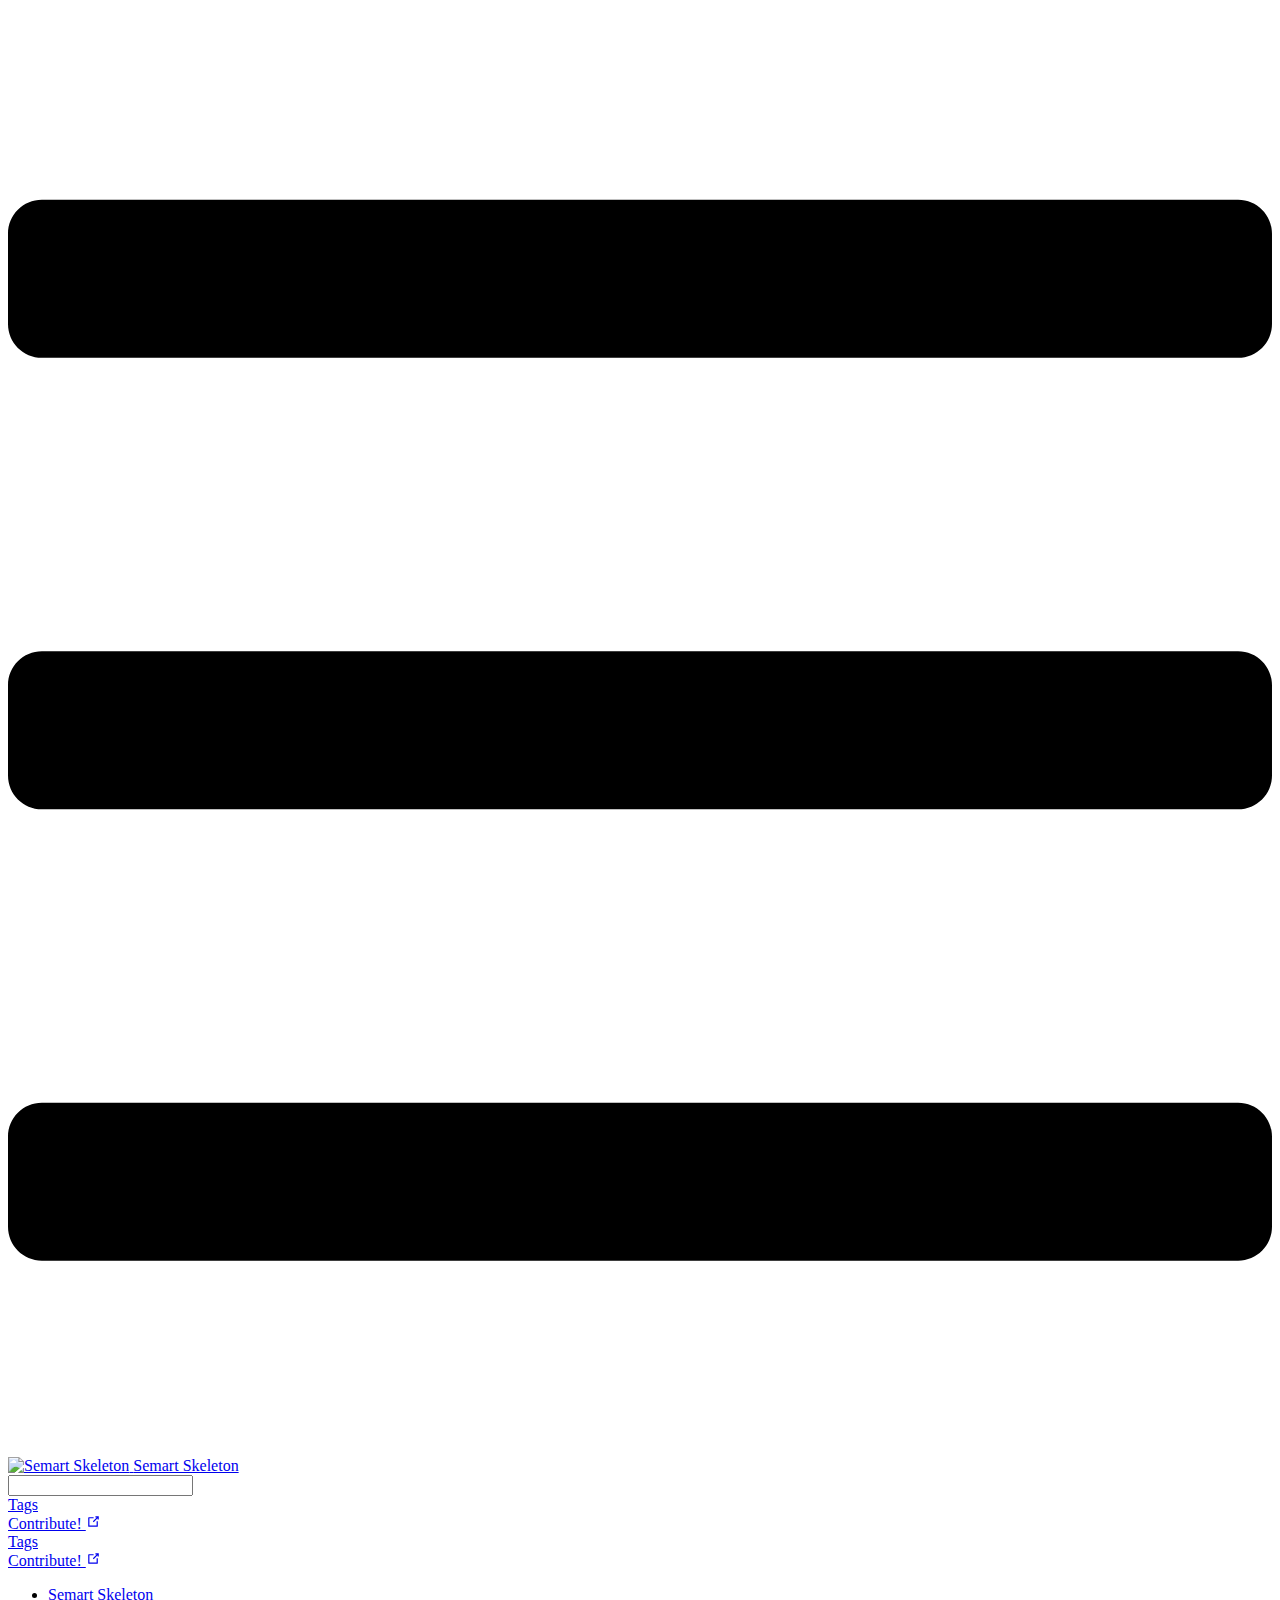
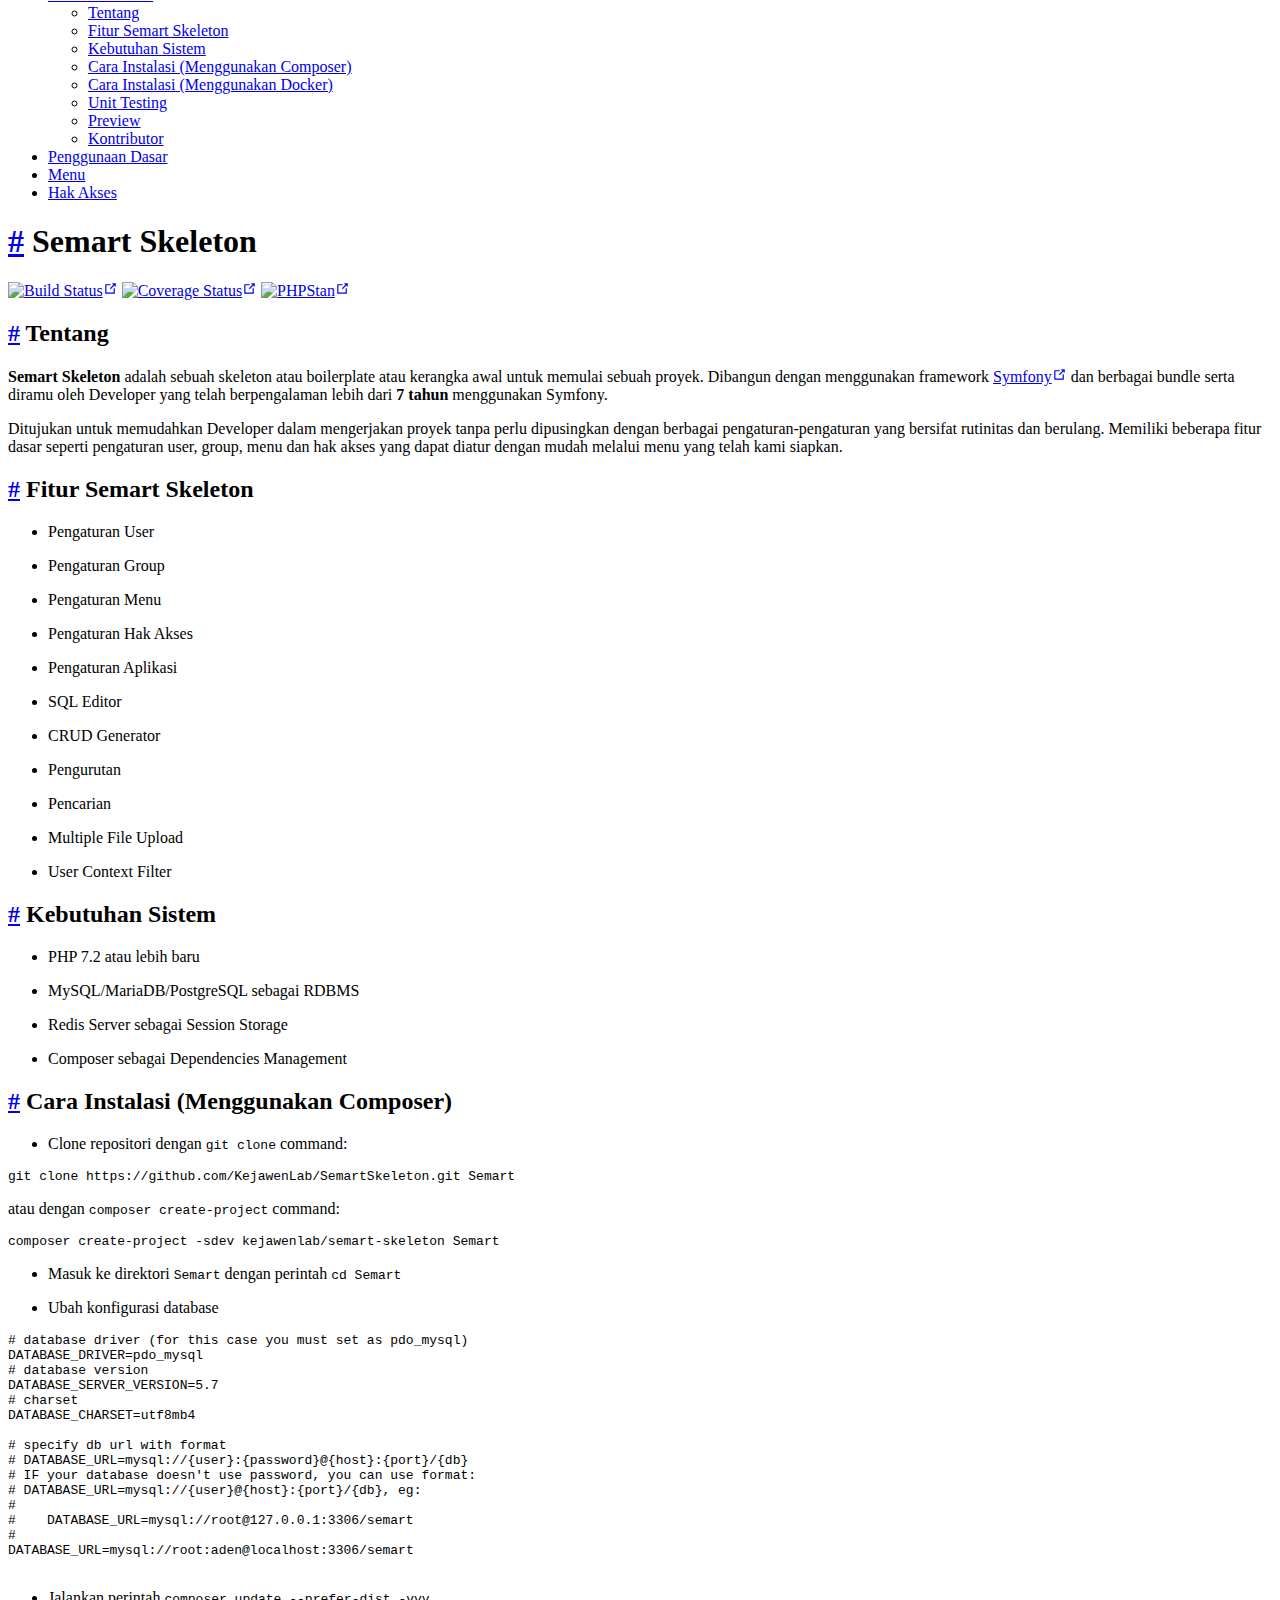
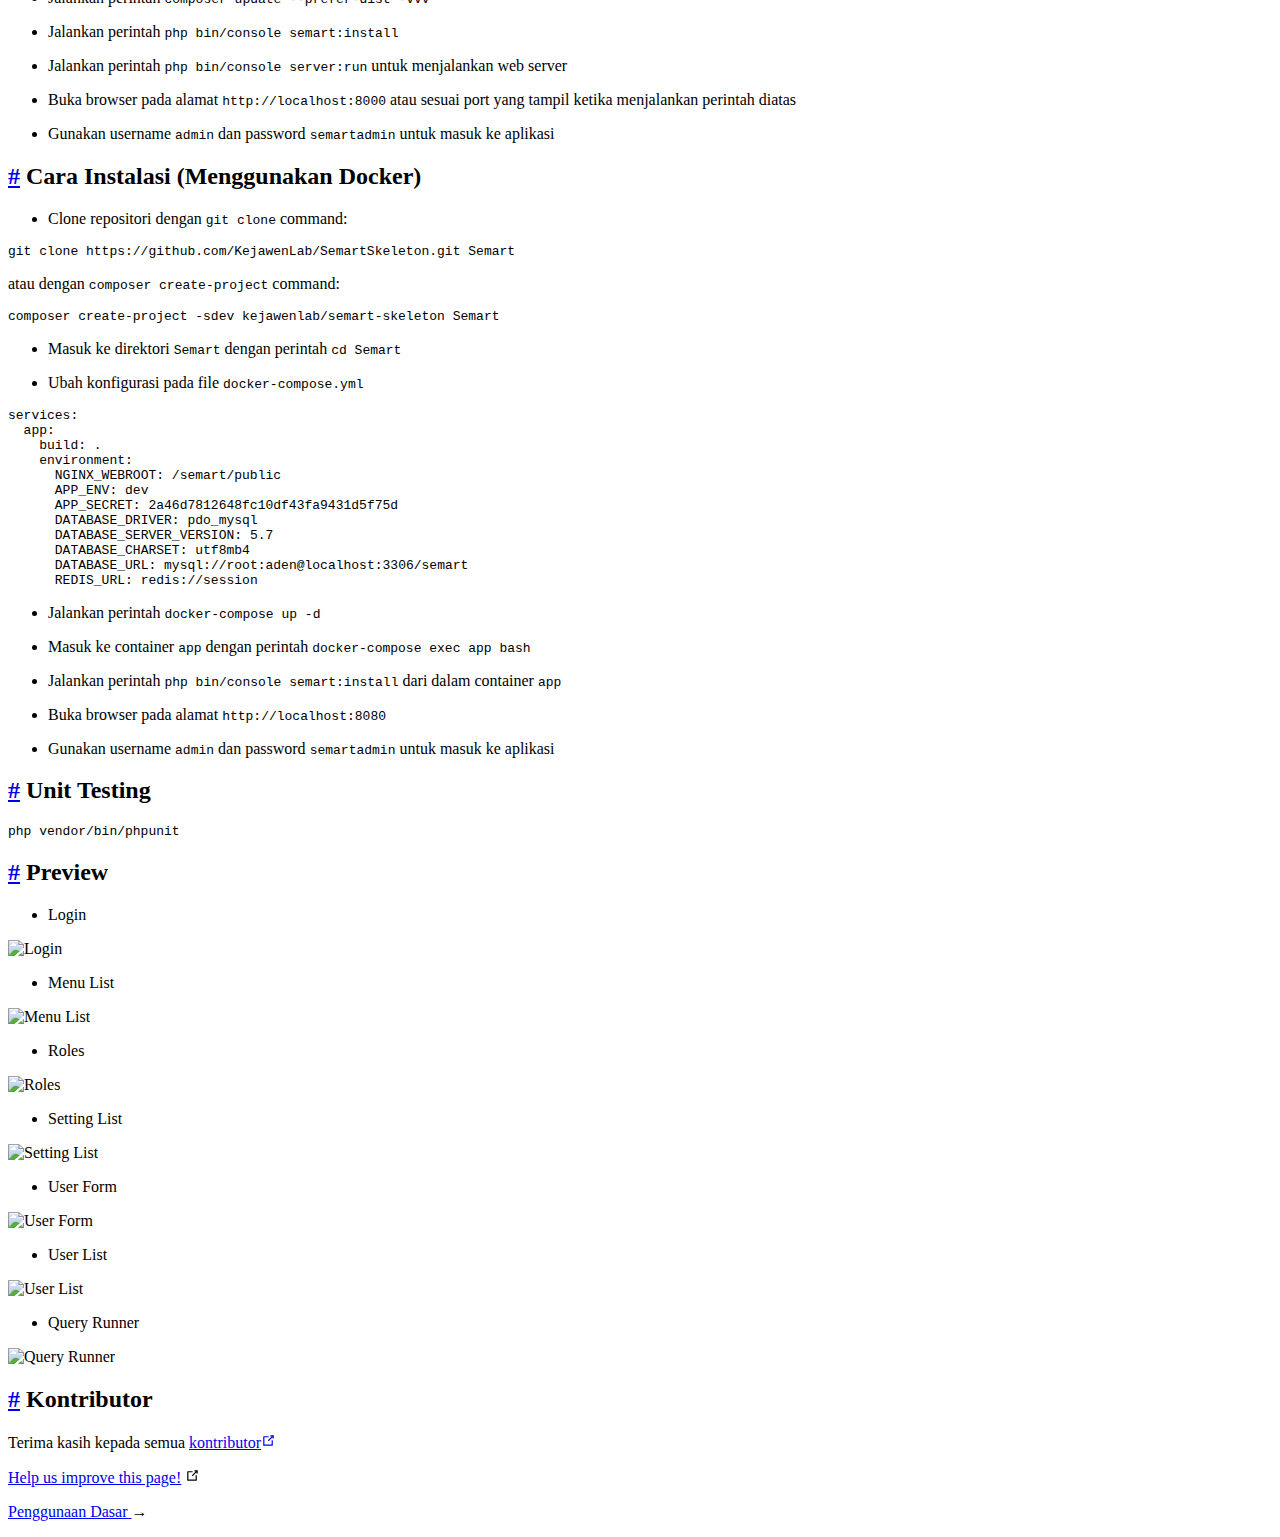
==== commit e95cca04: "Updates" ====
--- a/id/index.html
+++ b/id/index.html
@@ -7,15 +7,15 @@
     <meta name="description" content="Just playing arounds">
     
     
-    <link rel="preload" href="/assets/css/0.styles.a3a49550.css" as="style"><link rel="preload" href="/assets/js/app.446e6f28.js" as="script"><link rel="preload" href="/assets/js/3.b0b56839.js" as="script"><link rel="preload" href="/assets/js/4.a2171855.js" as="script"><link rel="prefetch" href="/assets/js/1.6b009483.js"><link rel="prefetch" href="/assets/js/10.96ab2c57.js"><link rel="prefetch" href="/assets/js/11.5184fa5b.js"><link rel="prefetch" href="/assets/js/12.24bbff4d.js"><link rel="prefetch" href="/assets/js/13.a7026f74.js"><link rel="prefetch" href="/assets/js/14.de4ece23.js"><link rel="prefetch" href="/assets/js/15.32480ad5.js"><link rel="prefetch" href="/assets/js/16.4b3ec8c6.js"><link rel="prefetch" href="/assets/js/5.648ce82d.js"><link rel="prefetch" href="/assets/js/6.9c424f33.js"><link rel="prefetch" href="/assets/js/7.8858ced6.js"><link rel="prefetch" href="/assets/js/8.e8b0ea5b.js"><link rel="prefetch" href="/assets/js/9.483bfe90.js">
-    <link rel="stylesheet" href="/assets/css/0.styles.a3a49550.css">
+    <link rel="preload" href="/SemartSkeleton/assets/css/0.styles.e6a28add.css" as="style"><link rel="preload" href="/SemartSkeleton/assets/js/app.897fab99.js" as="script"><link rel="preload" href="/SemartSkeleton/assets/js/3.b0b56839.js" as="script"><link rel="preload" href="/SemartSkeleton/assets/js/4.6ebbcc05.js" as="script"><link rel="prefetch" href="/SemartSkeleton/assets/js/1.6b009483.js"><link rel="prefetch" href="/SemartSkeleton/assets/js/10.96ab2c57.js"><link rel="prefetch" href="/SemartSkeleton/assets/js/11.5184fa5b.js"><link rel="prefetch" href="/SemartSkeleton/assets/js/12.24bbff4d.js"><link rel="prefetch" href="/SemartSkeleton/assets/js/13.1eea27ef.js"><link rel="prefetch" href="/SemartSkeleton/assets/js/14.de4ece23.js"><link rel="prefetch" href="/SemartSkeleton/assets/js/15.32480ad5.js"><link rel="prefetch" href="/SemartSkeleton/assets/js/16.4b3ec8c6.js"><link rel="prefetch" href="/SemartSkeleton/assets/js/5.648ce82d.js"><link rel="prefetch" href="/SemartSkeleton/assets/js/6.9c424f33.js"><link rel="prefetch" href="/SemartSkeleton/assets/js/7.ba3a2dbe.js"><link rel="prefetch" href="/SemartSkeleton/assets/js/8.fb220754.js"><link rel="prefetch" href="/SemartSkeleton/assets/js/9.483bfe90.js">
+    <link rel="stylesheet" href="/SemartSkeleton/assets/css/0.styles.e6a28add.css">
   </head>
   <body>
-    <div id="app" data-server-rendered="true"><div class="theme-container"><header class="navbar"><div class="sidebar-button"><svg xmlns="http://www.w3.org/2000/svg" aria-hidden="true" role="img" viewBox="0 0 448 512" class="icon"><path fill="currentColor" d="M436 124H12c-6.627 0-12-5.373-12-12V80c0-6.627 5.373-12 12-12h424c6.627 0 12 5.373 12 12v32c0 6.627-5.373 12-12 12zm0 160H12c-6.627 0-12-5.373-12-12v-32c0-6.627 5.373-12 12-12h424c6.627 0 12 5.373 12 12v32c0 6.627-5.373 12-12 12zm0 160H12c-6.627 0-12-5.373-12-12v-32c0-6.627 5.373-12 12-12h424c6.627 0 12 5.373 12 12v32c0 6.627-5.373 12-12 12z"></path></svg></div> <a href="/id/" class="home-link router-link-exact-active router-link-active"><img src="/icon.png" alt="Semart Skeleton" class="logo"> <span class="site-name can-hide">Semart Skeleton</span></a> <div class="links"><div class="search-box"><input aria-label="Search" autocomplete="off" spellcheck="false" value=""> <!----></div> <nav class="nav-links can-hide"><div class="nav-item"><a href="/tags.html" class="nav-link">Tags</a></div> <a href="https://github.com/puterakahfi/SemartSkeleton" target="_blank" rel="noopener noreferrer" class="repo-link">
+    <div id="app" data-server-rendered="true"><div class="theme-container"><header class="navbar"><div class="sidebar-button"><svg xmlns="http://www.w3.org/2000/svg" aria-hidden="true" role="img" viewBox="0 0 448 512" class="icon"><path fill="currentColor" d="M436 124H12c-6.627 0-12-5.373-12-12V80c0-6.627 5.373-12 12-12h424c6.627 0 12 5.373 12 12v32c0 6.627-5.373 12-12 12zm0 160H12c-6.627 0-12-5.373-12-12v-32c0-6.627 5.373-12 12-12h424c6.627 0 12 5.373 12 12v32c0 6.627-5.373 12-12 12zm0 160H12c-6.627 0-12-5.373-12-12v-32c0-6.627 5.373-12 12-12h424c6.627 0 12 5.373 12 12v32c0 6.627-5.373 12-12 12z"></path></svg></div> <a href="/SemartSkeleton/id/" class="home-link router-link-exact-active router-link-active"><img src="/SemartSkeleton/icon.png" alt="Semart Skeleton" class="logo"> <span class="site-name can-hide">Semart Skeleton</span></a> <div class="links"><div class="search-box"><input aria-label="Search" autocomplete="off" spellcheck="false" value=""> <!----></div> <nav class="nav-links can-hide"><div class="nav-item"><a href="/SemartSkeleton/tags.html" class="nav-link">Tags</a></div> <a href="https://github.com/puterakahfi/SemartSkeleton" target="_blank" rel="noopener noreferrer" class="repo-link">
     Contribute!
-    <svg xmlns="http://www.w3.org/2000/svg" aria-hidden="true" x="0px" y="0px" viewBox="0 0 100 100" width="15" height="15" class="icon outbound"><path fill="currentColor" d="M18.8,85.1h56l0,0c2.2,0,4-1.8,4-4v-32h-8v28h-48v-48h28v-8h-32l0,0c-2.2,0-4,1.8-4,4v56C14.8,83.3,16.6,85.1,18.8,85.1z"></path> <polygon fill="currentColor" points="45.7,48.7 51.3,54.3 77.2,28.5 77.2,37.2 85.2,37.2 85.2,14.9 62.8,14.9 62.8,22.9 71.5,22.9"></polygon></svg></a></nav></div></header> <div class="sidebar-mask"></div> <aside class="sidebar"><nav class="nav-links"><div class="nav-item"><a href="/tags.html" class="nav-link">Tags</a></div> <a href="https://github.com/puterakahfi/SemartSkeleton" target="_blank" rel="noopener noreferrer" class="repo-link">
+    <svg xmlns="http://www.w3.org/2000/svg" aria-hidden="true" x="0px" y="0px" viewBox="0 0 100 100" width="15" height="15" class="icon outbound"><path fill="currentColor" d="M18.8,85.1h56l0,0c2.2,0,4-1.8,4-4v-32h-8v28h-48v-48h28v-8h-32l0,0c-2.2,0-4,1.8-4,4v56C14.8,83.3,16.6,85.1,18.8,85.1z"></path> <polygon fill="currentColor" points="45.7,48.7 51.3,54.3 77.2,28.5 77.2,37.2 85.2,37.2 85.2,14.9 62.8,14.9 62.8,22.9 71.5,22.9"></polygon></svg></a></nav></div></header> <div class="sidebar-mask"></div> <aside class="sidebar"><nav class="nav-links"><div class="nav-item"><a href="/SemartSkeleton/tags.html" class="nav-link">Tags</a></div> <a href="https://github.com/puterakahfi/SemartSkeleton" target="_blank" rel="noopener noreferrer" class="repo-link">
     Contribute!
-    <svg xmlns="http://www.w3.org/2000/svg" aria-hidden="true" x="0px" y="0px" viewBox="0 0 100 100" width="15" height="15" class="icon outbound"><path fill="currentColor" d="M18.8,85.1h56l0,0c2.2,0,4-1.8,4-4v-32h-8v28h-48v-48h28v-8h-32l0,0c-2.2,0-4,1.8-4,4v56C14.8,83.3,16.6,85.1,18.8,85.1z"></path> <polygon fill="currentColor" points="45.7,48.7 51.3,54.3 77.2,28.5 77.2,37.2 85.2,37.2 85.2,14.9 62.8,14.9 62.8,22.9 71.5,22.9"></polygon></svg></a></nav>  <ul class="sidebar-links"><li><a href="/id/" class="active sidebar-link">Semart Skeleton</a><ul class="sidebar-sub-headers"><li class="sidebar-sub-header"><a href="/id/#tentang" class="sidebar-link">Tentang</a></li><li class="sidebar-sub-header"><a href="/id/#fitur-semart-skeleton" class="sidebar-link">Fitur Semart Skeleton</a></li><li class="sidebar-sub-header"><a href="/id/#kebutuhan-sistem" class="sidebar-link">Kebutuhan Sistem</a></li><li class="sidebar-sub-header"><a href="/id/#cara-instalasi-menggunakan-composer" class="sidebar-link">Cara Instalasi (Menggunakan Composer)</a></li><li class="sidebar-sub-header"><a href="/id/#cara-instalasi-menggunakan-docker" class="sidebar-link">Cara Instalasi (Menggunakan Docker)</a></li><li class="sidebar-sub-header"><a href="/id/#unit-testing" class="sidebar-link">Unit Testing</a></li><li class="sidebar-sub-header"><a href="/id/#preview" class="sidebar-link">Preview</a></li><li class="sidebar-sub-header"><a href="/id/#kontributor" class="sidebar-link">Kontributor</a></li></ul></li><li><a href="/id/usage.html" class="sidebar-link">Penggunaan Dasar</a></li><li><a href="/id/menu.html" class="sidebar-link">Menu</a></li><li><a href="/id/permission.html" class="sidebar-link">Hak Akses</a></li></ul> </aside> <main class="page"> <div class="theme-default-content content__default"><h1 id="semart-skeleton"><a href="#semart-skeleton" aria-hidden="true" class="header-anchor">#</a> Semart Skeleton</h1> <p><a href="https://travis-ci.org/KejawenLab/SemartSkeleton" target="_blank" rel="noopener noreferrer"><img src="https://travis-ci.org/KejawenLab/SemartSkeleton.svg?branch=master" alt="Build Status"><svg xmlns="http://www.w3.org/2000/svg" aria-hidden="true" x="0px" y="0px" viewBox="0 0 100 100" width="15" height="15" class="icon outbound"><path fill="currentColor" d="M18.8,85.1h56l0,0c2.2,0,4-1.8,4-4v-32h-8v28h-48v-48h28v-8h-32l0,0c-2.2,0-4,1.8-4,4v56C14.8,83.3,16.6,85.1,18.8,85.1z"></path> <polygon fill="currentColor" points="45.7,48.7 51.3,54.3 77.2,28.5 77.2,37.2 85.2,37.2 85.2,14.9 62.8,14.9 62.8,22.9 71.5,22.9"></polygon></svg></a> <a href="https://coveralls.io/github/KejawenLab/SemartSkeleton?branch=master" target="_blank" rel="noopener noreferrer"><img src="https://coveralls.io/repos/github/KejawenLab/SemartSkeleton/badge.svg?branch=master" alt="Coverage Status"><svg xmlns="http://www.w3.org/2000/svg" aria-hidden="true" x="0px" y="0px" viewBox="0 0 100 100" width="15" height="15" class="icon outbound"><path fill="currentColor" d="M18.8,85.1h56l0,0c2.2,0,4-1.8,4-4v-32h-8v28h-48v-48h28v-8h-32l0,0c-2.2,0-4,1.8-4,4v56C14.8,83.3,16.6,85.1,18.8,85.1z"></path> <polygon fill="currentColor" points="45.7,48.7 51.3,54.3 77.2,28.5 77.2,37.2 85.2,37.2 85.2,14.9 62.8,14.9 62.8,22.9 71.5,22.9"></polygon></svg></a> <a href="https://github.com/phpstan/phpstan" target="_blank" rel="noopener noreferrer"><img src="https://img.shields.io/badge/style-level%20max-brightgreen.svg?style=flat-square&amp;label=phpstan" alt="PHPStan"><svg xmlns="http://www.w3.org/2000/svg" aria-hidden="true" x="0px" y="0px" viewBox="0 0 100 100" width="15" height="15" class="icon outbound"><path fill="currentColor" d="M18.8,85.1h56l0,0c2.2,0,4-1.8,4-4v-32h-8v28h-48v-48h28v-8h-32l0,0c-2.2,0-4,1.8-4,4v56C14.8,83.3,16.6,85.1,18.8,85.1z"></path> <polygon fill="currentColor" points="45.7,48.7 51.3,54.3 77.2,28.5 77.2,37.2 85.2,37.2 85.2,14.9 62.8,14.9 62.8,22.9 71.5,22.9"></polygon></svg></a></p> <h2 id="tentang"><a href="#tentang" aria-hidden="true" class="header-anchor">#</a> Tentang</h2> <p><strong>Semart Skeleton</strong> adalah sebuah skeleton atau boilerplate atau kerangka awal untuk memulai sebuah proyek. Dibangun dengan menggunakan framework <a href="https://symfony.com" target="_blank" rel="noopener noreferrer">Symfony<svg xmlns="http://www.w3.org/2000/svg" aria-hidden="true" x="0px" y="0px" viewBox="0 0 100 100" width="15" height="15" class="icon outbound"><path fill="currentColor" d="M18.8,85.1h56l0,0c2.2,0,4-1.8,4-4v-32h-8v28h-48v-48h28v-8h-32l0,0c-2.2,0-4,1.8-4,4v56C14.8,83.3,16.6,85.1,18.8,85.1z"></path> <polygon fill="currentColor" points="45.7,48.7 51.3,54.3 77.2,28.5 77.2,37.2 85.2,37.2 85.2,14.9 62.8,14.9 62.8,22.9 71.5,22.9"></polygon></svg></a> dan berbagai bundle serta diramu oleh Developer yang telah berpengalaman lebih dari <strong>7 tahun</strong> menggunakan Symfony.</p> <p>Ditujukan untuk memudahkan Developer dalam mengerjakan proyek tanpa perlu dipusingkan dengan berbagai pengaturan-pengaturan yang bersifat rutinitas dan berulang.
+    <svg xmlns="http://www.w3.org/2000/svg" aria-hidden="true" x="0px" y="0px" viewBox="0 0 100 100" width="15" height="15" class="icon outbound"><path fill="currentColor" d="M18.8,85.1h56l0,0c2.2,0,4-1.8,4-4v-32h-8v28h-48v-48h28v-8h-32l0,0c-2.2,0-4,1.8-4,4v56C14.8,83.3,16.6,85.1,18.8,85.1z"></path> <polygon fill="currentColor" points="45.7,48.7 51.3,54.3 77.2,28.5 77.2,37.2 85.2,37.2 85.2,14.9 62.8,14.9 62.8,22.9 71.5,22.9"></polygon></svg></a></nav>  <ul class="sidebar-links"><li><a href="/SemartSkeleton/id/" class="active sidebar-link">Semart Skeleton</a><ul class="sidebar-sub-headers"><li class="sidebar-sub-header"><a href="/SemartSkeleton/id/#tentang" class="sidebar-link">Tentang</a></li><li class="sidebar-sub-header"><a href="/SemartSkeleton/id/#fitur-semart-skeleton" class="sidebar-link">Fitur Semart Skeleton</a></li><li class="sidebar-sub-header"><a href="/SemartSkeleton/id/#kebutuhan-sistem" class="sidebar-link">Kebutuhan Sistem</a></li><li class="sidebar-sub-header"><a href="/SemartSkeleton/id/#cara-instalasi-menggunakan-composer" class="sidebar-link">Cara Instalasi (Menggunakan Composer)</a></li><li class="sidebar-sub-header"><a href="/SemartSkeleton/id/#cara-instalasi-menggunakan-docker" class="sidebar-link">Cara Instalasi (Menggunakan Docker)</a></li><li class="sidebar-sub-header"><a href="/SemartSkeleton/id/#unit-testing" class="sidebar-link">Unit Testing</a></li><li class="sidebar-sub-header"><a href="/SemartSkeleton/id/#preview" class="sidebar-link">Preview</a></li><li class="sidebar-sub-header"><a href="/SemartSkeleton/id/#kontributor" class="sidebar-link">Kontributor</a></li></ul></li><li><a href="/SemartSkeleton/id/usage.html" class="sidebar-link">Penggunaan Dasar</a></li><li><a href="/SemartSkeleton/id/menu.html" class="sidebar-link">Menu</a></li><li><a href="/SemartSkeleton/id/permission.html" class="sidebar-link">Hak Akses</a></li></ul> </aside> <main class="page"> <div class="theme-default-content content__default"><h1 id="semart-skeleton"><a href="#semart-skeleton" aria-hidden="true" class="header-anchor">#</a> Semart Skeleton</h1> <p><a href="https://travis-ci.org/KejawenLab/SemartSkeleton" target="_blank" rel="noopener noreferrer"><img src="https://travis-ci.org/KejawenLab/SemartSkeleton.svg?branch=master" alt="Build Status"><svg xmlns="http://www.w3.org/2000/svg" aria-hidden="true" x="0px" y="0px" viewBox="0 0 100 100" width="15" height="15" class="icon outbound"><path fill="currentColor" d="M18.8,85.1h56l0,0c2.2,0,4-1.8,4-4v-32h-8v28h-48v-48h28v-8h-32l0,0c-2.2,0-4,1.8-4,4v56C14.8,83.3,16.6,85.1,18.8,85.1z"></path> <polygon fill="currentColor" points="45.7,48.7 51.3,54.3 77.2,28.5 77.2,37.2 85.2,37.2 85.2,14.9 62.8,14.9 62.8,22.9 71.5,22.9"></polygon></svg></a> <a href="https://coveralls.io/github/KejawenLab/SemartSkeleton?branch=master" target="_blank" rel="noopener noreferrer"><img src="https://coveralls.io/repos/github/KejawenLab/SemartSkeleton/badge.svg?branch=master" alt="Coverage Status"><svg xmlns="http://www.w3.org/2000/svg" aria-hidden="true" x="0px" y="0px" viewBox="0 0 100 100" width="15" height="15" class="icon outbound"><path fill="currentColor" d="M18.8,85.1h56l0,0c2.2,0,4-1.8,4-4v-32h-8v28h-48v-48h28v-8h-32l0,0c-2.2,0-4,1.8-4,4v56C14.8,83.3,16.6,85.1,18.8,85.1z"></path> <polygon fill="currentColor" points="45.7,48.7 51.3,54.3 77.2,28.5 77.2,37.2 85.2,37.2 85.2,14.9 62.8,14.9 62.8,22.9 71.5,22.9"></polygon></svg></a> <a href="https://github.com/phpstan/phpstan" target="_blank" rel="noopener noreferrer"><img src="https://img.shields.io/badge/style-level%20max-brightgreen.svg?style=flat-square&amp;label=phpstan" alt="PHPStan"><svg xmlns="http://www.w3.org/2000/svg" aria-hidden="true" x="0px" y="0px" viewBox="0 0 100 100" width="15" height="15" class="icon outbound"><path fill="currentColor" d="M18.8,85.1h56l0,0c2.2,0,4-1.8,4-4v-32h-8v28h-48v-48h28v-8h-32l0,0c-2.2,0-4,1.8-4,4v56C14.8,83.3,16.6,85.1,18.8,85.1z"></path> <polygon fill="currentColor" points="45.7,48.7 51.3,54.3 77.2,28.5 77.2,37.2 85.2,37.2 85.2,14.9 62.8,14.9 62.8,22.9 71.5,22.9"></polygon></svg></a></p> <h2 id="tentang"><a href="#tentang" aria-hidden="true" class="header-anchor">#</a> Tentang</h2> <p><strong>Semart Skeleton</strong> adalah sebuah skeleton atau boilerplate atau kerangka awal untuk memulai sebuah proyek. Dibangun dengan menggunakan framework <a href="https://symfony.com" target="_blank" rel="noopener noreferrer">Symfony<svg xmlns="http://www.w3.org/2000/svg" aria-hidden="true" x="0px" y="0px" viewBox="0 0 100 100" width="15" height="15" class="icon outbound"><path fill="currentColor" d="M18.8,85.1h56l0,0c2.2,0,4-1.8,4-4v-32h-8v28h-48v-48h28v-8h-32l0,0c-2.2,0-4,1.8-4,4v56C14.8,83.3,16.6,85.1,18.8,85.1z"></path> <polygon fill="currentColor" points="45.7,48.7 51.3,54.3 77.2,28.5 77.2,37.2 85.2,37.2 85.2,14.9 62.8,14.9 62.8,22.9 71.5,22.9"></polygon></svg></a> dan berbagai bundle serta diramu oleh Developer yang telah berpengalaman lebih dari <strong>7 tahun</strong> menggunakan Symfony.</p> <p>Ditujukan untuk memudahkan Developer dalam mengerjakan proyek tanpa perlu dipusingkan dengan berbagai pengaturan-pengaturan yang bersifat rutinitas dan berulang.
 Memiliki beberapa fitur dasar seperti pengaturan user, group, menu dan hak akses yang dapat diatur dengan mudah melalui menu yang telah kami siapkan.</p> <h2 id="fitur-semart-skeleton"><a href="#fitur-semart-skeleton" aria-hidden="true" class="header-anchor">#</a> Fitur Semart Skeleton</h2> <ul><li><p>Pengaturan User</p></li> <li><p>Pengaturan Group</p></li> <li><p>Pengaturan Menu</p></li> <li><p>Pengaturan Hak Akses</p></li> <li><p>Pengaturan Aplikasi</p></li> <li><p>SQL Editor</p></li> <li><p>CRUD Generator</p></li> <li><p>Pengurutan</p></li> <li><p>Pencarian</p></li> <li><p>Multiple File Upload</p></li> <li><p>User Context Filter</p></li></ul> <h2 id="kebutuhan-sistem"><a href="#kebutuhan-sistem" aria-hidden="true" class="header-anchor">#</a> Kebutuhan Sistem</h2> <ul><li><p>PHP 7.2 atau lebih baru</p></li> <li><p>MySQL/MariaDB/PostgreSQL sebagai RDBMS</p></li> <li><p>Redis Server sebagai Session Storage</p></li> <li><p>Composer sebagai Dependencies Management</p></li></ul> <h2 id="cara-instalasi-menggunakan-composer"><a href="#cara-instalasi-menggunakan-composer" aria-hidden="true" class="header-anchor">#</a> Cara Instalasi (Menggunakan Composer)</h2> <ul><li>Clone repositori dengan <code>git clone</code> command:</li></ul> <div class="language- extra-class"><pre class="language-text"><code>git clone https://github.com/KejawenLab/SemartSkeleton.git Semart
 </code></pre></div><p>atau dengan <code>composer create-project</code> command:</p> <div class="language- extra-class"><pre class="language-text"><code>composer create-project -sdev kejawenlab/semart-skeleton Semart
 </code></pre></div><ul><li><p>Masuk ke direktori <code>Semart</code> dengan perintah <code>cd Semart</code></p></li> <li><p>Ubah konfigurasi database</p></li></ul> <div class="language-bash extra-class"><pre class="language-bash"><code><span class="token comment"># database driver (for this case you must set as pdo_mysql)</span>
@@ -49,11 +49,11 @@
       <span class="token key atrule">DATABASE_URL</span><span class="token punctuation">:</span> mysql<span class="token punctuation">:</span>//root<span class="token punctuation">:</span>aden@localhost<span class="token punctuation">:</span>3306/semart
       <span class="token key atrule">REDIS_URL</span><span class="token punctuation">:</span> redis<span class="token punctuation">:</span>//session
 </code></pre></div><ul><li><p>Jalankan perintah <code>docker-compose up -d</code></p></li> <li><p>Masuk ke container <code>app</code> dengan perintah <code>docker-compose exec app bash</code></p></li> <li><p>Jalankan perintah <code>php bin/console semart:install</code> dari dalam container <code>app</code></p></li> <li><p>Buka browser pada alamat <code>http://localhost:8080</code></p></li> <li><p>Gunakan username <code>admin</code> dan password <code>semartadmin</code> untuk masuk ke aplikasi</p></li></ul> <h2 id="unit-testing"><a href="#unit-testing" aria-hidden="true" class="header-anchor">#</a> Unit Testing</h2> <div class="language-bash extra-class"><pre class="language-bash"><code>php vendor/bin/phpunit
-</code></pre></div><h2 id="preview"><a href="#preview" aria-hidden="true" class="header-anchor">#</a> Preview</h2> <ul><li>Login</li></ul> <p><img src="/assets/img/login.909ad874.png" alt="Login" title="Login"></p> <ul><li>Menu List</li></ul> <p><img src="/assets/img/menu_list.b9e9720e.png" alt="Menu List" title="Menu List"></p> <ul><li>Roles</li></ul> <p><img src="/assets/img/roles.35d58598.png" alt="Roles" title="Roles"></p> <ul><li>Setting List</li></ul> <p><img src="/assets/img/setting_list.b31fa8c5.png" alt="Setting List" title="Setting List"></p> <ul><li>User Form</li></ul> <p><img src="/assets/img/user_form.8fbe8064.png" alt="User Form" title="User Form"></p> <ul><li>User List</li></ul> <p><img src="/assets/img/user_list.752ca357.png" alt="User List" title="User List"></p> <ul><li>Query Runner</li></ul> <p><img src="/assets/img/query_runner.0586afbd.png" alt="Query Runner" title="Query Runner"></p> <h2 id="kontributor"><a href="#kontributor" aria-hidden="true" class="header-anchor">#</a> Kontributor</h2> <p>Terima kasih kepada semua <a href="https://github.com/KejawenLab/SemartSkeleton/graphs/contributors" target="_blank" rel="noopener noreferrer">kontributor<svg xmlns="http://www.w3.org/2000/svg" aria-hidden="true" x="0px" y="0px" viewBox="0 0 100 100" width="15" height="15" class="icon outbound"><path fill="currentColor" d="M18.8,85.1h56l0,0c2.2,0,4-1.8,4-4v-32h-8v28h-48v-48h28v-8h-32l0,0c-2.2,0-4,1.8-4,4v56C14.8,83.3,16.6,85.1,18.8,85.1z"></path> <polygon fill="currentColor" points="45.7,48.7 51.3,54.3 77.2,28.5 77.2,37.2 85.2,37.2 85.2,14.9 62.8,14.9 62.8,22.9 71.5,22.9"></polygon></svg></a></p></div> <footer class="page-edit"><div class="edit-link"><a href="https://github.com/puterakahfi/SemartSkeleton/edit/master/id/README.md" target="_blank" rel="noopener noreferrer">Help us improve this page!</a> <svg xmlns="http://www.w3.org/2000/svg" aria-hidden="true" x="0px" y="0px" viewBox="0 0 100 100" width="15" height="15" class="icon outbound"><path fill="currentColor" d="M18.8,85.1h56l0,0c2.2,0,4-1.8,4-4v-32h-8v28h-48v-48h28v-8h-32l0,0c-2.2,0-4,1.8-4,4v56C14.8,83.3,16.6,85.1,18.8,85.1z"></path> <polygon fill="currentColor" points="45.7,48.7 51.3,54.3 77.2,28.5 77.2,37.2 85.2,37.2 85.2,14.9 62.8,14.9 62.8,22.9 71.5,22.9"></polygon></svg></div> <!----></footer> <div class="page-nav"><p class="inner"><!----> <span class="next"><a href="/id/usage.html">
+</code></pre></div><h2 id="preview"><a href="#preview" aria-hidden="true" class="header-anchor">#</a> Preview</h2> <ul><li>Login</li></ul> <p><img src="/SemartSkeleton/assets/img/login.909ad874.png" alt="Login" title="Login"></p> <ul><li>Menu List</li></ul> <p><img src="/SemartSkeleton/assets/img/menu_list.b9e9720e.png" alt="Menu List" title="Menu List"></p> <ul><li>Roles</li></ul> <p><img src="/SemartSkeleton/assets/img/roles.35d58598.png" alt="Roles" title="Roles"></p> <ul><li>Setting List</li></ul> <p><img src="/SemartSkeleton/assets/img/setting_list.b31fa8c5.png" alt="Setting List" title="Setting List"></p> <ul><li>User Form</li></ul> <p><img src="/SemartSkeleton/assets/img/user_form.8fbe8064.png" alt="User Form" title="User Form"></p> <ul><li>User List</li></ul> <p><img src="/SemartSkeleton/assets/img/user_list.752ca357.png" alt="User List" title="User List"></p> <ul><li>Query Runner</li></ul> <p><img src="/SemartSkeleton/assets/img/query_runner.0586afbd.png" alt="Query Runner" title="Query Runner"></p> <h2 id="kontributor"><a href="#kontributor" aria-hidden="true" class="header-anchor">#</a> Kontributor</h2> <p>Terima kasih kepada semua <a href="https://github.com/KejawenLab/SemartSkeleton/graphs/contributors" target="_blank" rel="noopener noreferrer">kontributor<svg xmlns="http://www.w3.org/2000/svg" aria-hidden="true" x="0px" y="0px" viewBox="0 0 100 100" width="15" height="15" class="icon outbound"><path fill="currentColor" d="M18.8,85.1h56l0,0c2.2,0,4-1.8,4-4v-32h-8v28h-48v-48h28v-8h-32l0,0c-2.2,0-4,1.8-4,4v56C14.8,83.3,16.6,85.1,18.8,85.1z"></path> <polygon fill="currentColor" points="45.7,48.7 51.3,54.3 77.2,28.5 77.2,37.2 85.2,37.2 85.2,14.9 62.8,14.9 62.8,22.9 71.5,22.9"></polygon></svg></a></p></div> <footer class="page-edit"><div class="edit-link"><a href="https://github.com/puterakahfi/SemartSkeleton/edit/master/id/README.md" target="_blank" rel="noopener noreferrer">Help us improve this page!</a> <svg xmlns="http://www.w3.org/2000/svg" aria-hidden="true" x="0px" y="0px" viewBox="0 0 100 100" width="15" height="15" class="icon outbound"><path fill="currentColor" d="M18.8,85.1h56l0,0c2.2,0,4-1.8,4-4v-32h-8v28h-48v-48h28v-8h-32l0,0c-2.2,0-4,1.8-4,4v56C14.8,83.3,16.6,85.1,18.8,85.1z"></path> <polygon fill="currentColor" points="45.7,48.7 51.3,54.3 77.2,28.5 77.2,37.2 85.2,37.2 85.2,14.9 62.8,14.9 62.8,22.9 71.5,22.9"></polygon></svg></div> <!----></footer> <div class="page-nav"><p class="inner"><!----> <span class="next"><a href="/SemartSkeleton/id/usage.html">
           Penggunaan Dasar
         </a>
         →
       </span></p></div> </main></div><div class="global-ui"></div></div>
-    <script src="/assets/js/app.446e6f28.js" defer></script><script src="/assets/js/3.b0b56839.js" defer></script><script src="/assets/js/4.a2171855.js" defer></script>
+    <script src="/SemartSkeleton/assets/js/app.897fab99.js" defer></script><script src="/SemartSkeleton/assets/js/3.b0b56839.js" defer></script><script src="/SemartSkeleton/assets/js/4.6ebbcc05.js" defer></script>
   </body>
 </html>
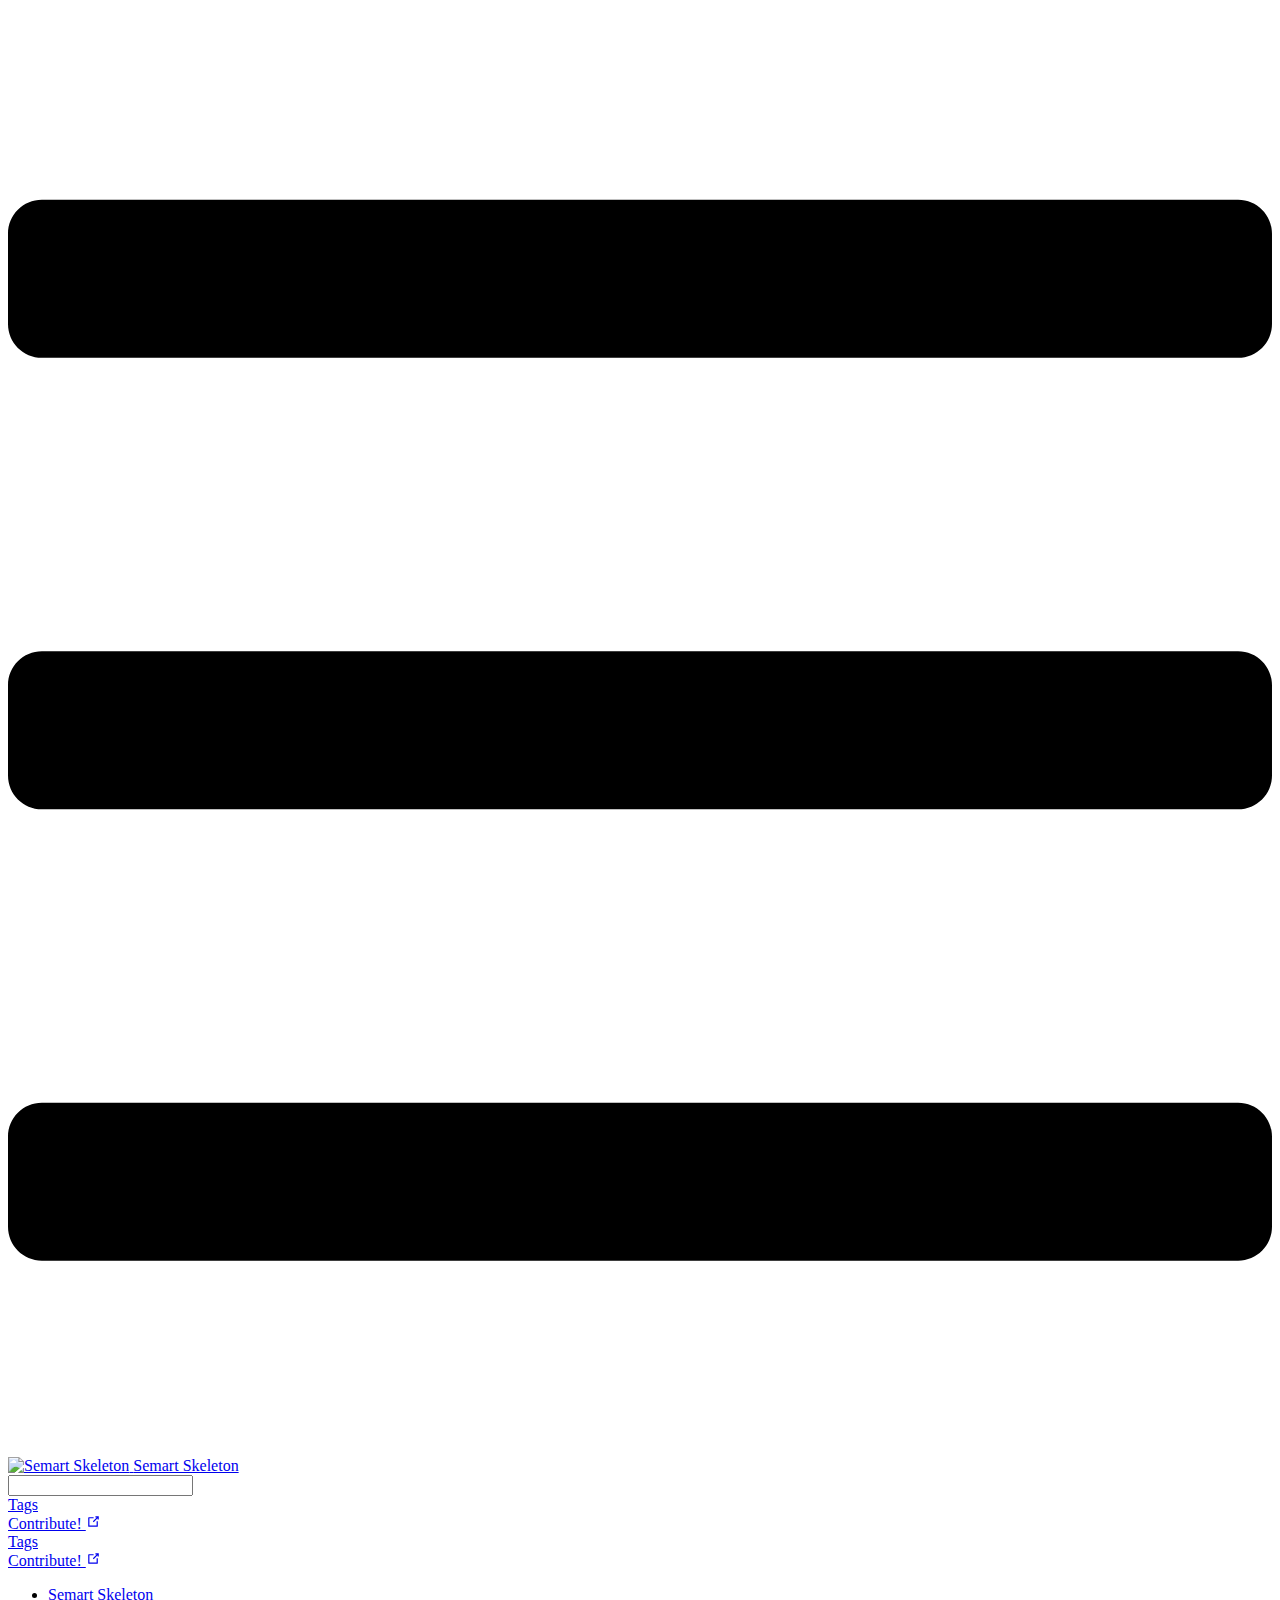
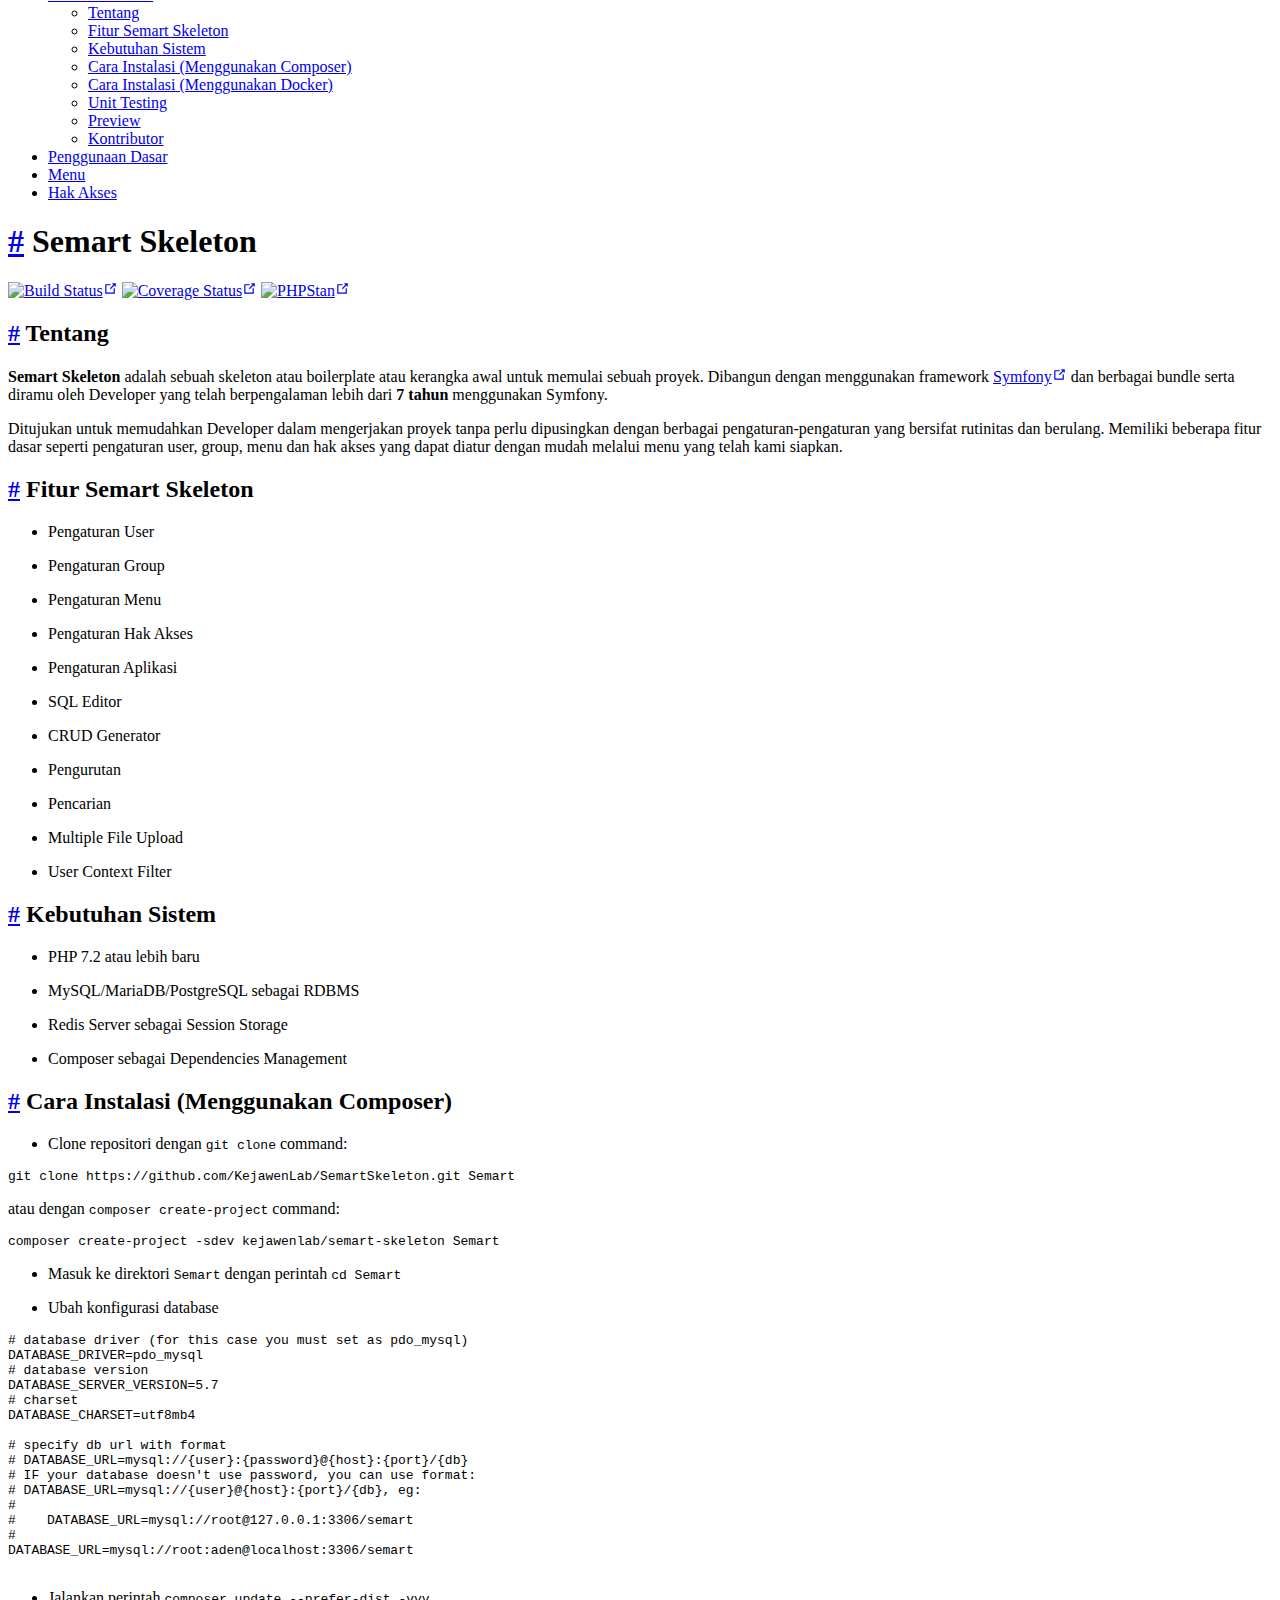
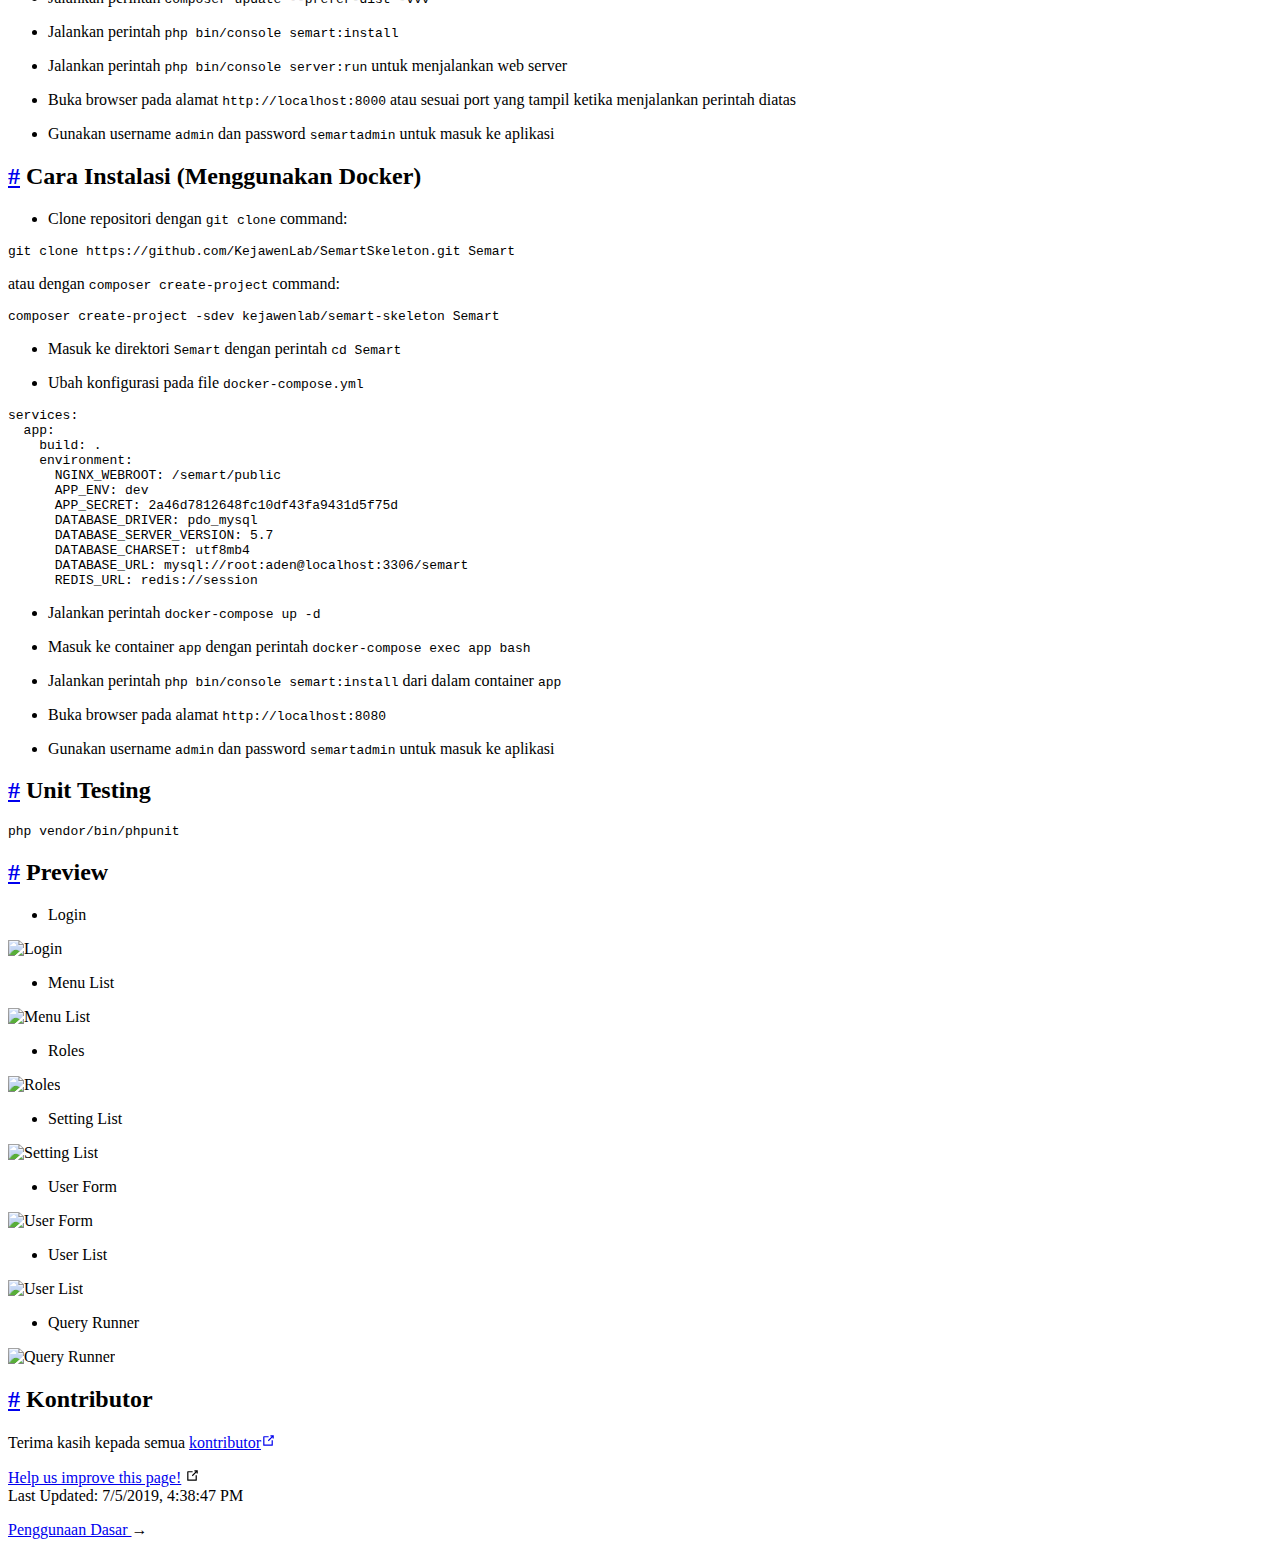
==== commit 88d87632: "Updates" ====
--- a/id/index.html
+++ b/id/index.html
@@ -7,7 +7,7 @@
     <meta name="description" content="Just playing arounds">
     
     
-    <link rel="preload" href="/SemartSkeleton/assets/css/0.styles.e6a28add.css" as="style"><link rel="preload" href="/SemartSkeleton/assets/js/app.897fab99.js" as="script"><link rel="preload" href="/SemartSkeleton/assets/js/3.b0b56839.js" as="script"><link rel="preload" href="/SemartSkeleton/assets/js/4.6ebbcc05.js" as="script"><link rel="prefetch" href="/SemartSkeleton/assets/js/1.6b009483.js"><link rel="prefetch" href="/SemartSkeleton/assets/js/10.96ab2c57.js"><link rel="prefetch" href="/SemartSkeleton/assets/js/11.5184fa5b.js"><link rel="prefetch" href="/SemartSkeleton/assets/js/12.24bbff4d.js"><link rel="prefetch" href="/SemartSkeleton/assets/js/13.1eea27ef.js"><link rel="prefetch" href="/SemartSkeleton/assets/js/14.de4ece23.js"><link rel="prefetch" href="/SemartSkeleton/assets/js/15.32480ad5.js"><link rel="prefetch" href="/SemartSkeleton/assets/js/16.4b3ec8c6.js"><link rel="prefetch" href="/SemartSkeleton/assets/js/5.648ce82d.js"><link rel="prefetch" href="/SemartSkeleton/assets/js/6.9c424f33.js"><link rel="prefetch" href="/SemartSkeleton/assets/js/7.ba3a2dbe.js"><link rel="prefetch" href="/SemartSkeleton/assets/js/8.fb220754.js"><link rel="prefetch" href="/SemartSkeleton/assets/js/9.483bfe90.js">
+    <link rel="preload" href="/SemartSkeleton/assets/css/0.styles.e6a28add.css" as="style"><link rel="preload" href="/SemartSkeleton/assets/js/app.be64063b.js" as="script"><link rel="preload" href="/SemartSkeleton/assets/js/3.b0b56839.js" as="script"><link rel="preload" href="/SemartSkeleton/assets/js/4.6ebbcc05.js" as="script"><link rel="prefetch" href="/SemartSkeleton/assets/js/1.6b009483.js"><link rel="prefetch" href="/SemartSkeleton/assets/js/10.96ab2c57.js"><link rel="prefetch" href="/SemartSkeleton/assets/js/11.5184fa5b.js"><link rel="prefetch" href="/SemartSkeleton/assets/js/12.24bbff4d.js"><link rel="prefetch" href="/SemartSkeleton/assets/js/13.1eea27ef.js"><link rel="prefetch" href="/SemartSkeleton/assets/js/14.de4ece23.js"><link rel="prefetch" href="/SemartSkeleton/assets/js/15.32480ad5.js"><link rel="prefetch" href="/SemartSkeleton/assets/js/16.4b3ec8c6.js"><link rel="prefetch" href="/SemartSkeleton/assets/js/5.648ce82d.js"><link rel="prefetch" href="/SemartSkeleton/assets/js/6.9c424f33.js"><link rel="prefetch" href="/SemartSkeleton/assets/js/7.ba3a2dbe.js"><link rel="prefetch" href="/SemartSkeleton/assets/js/8.fb220754.js"><link rel="prefetch" href="/SemartSkeleton/assets/js/9.483bfe90.js">
     <link rel="stylesheet" href="/SemartSkeleton/assets/css/0.styles.e6a28add.css">
   </head>
   <body>
@@ -49,11 +49,11 @@
       <span class="token key atrule">DATABASE_URL</span><span class="token punctuation">:</span> mysql<span class="token punctuation">:</span>//root<span class="token punctuation">:</span>aden@localhost<span class="token punctuation">:</span>3306/semart
       <span class="token key atrule">REDIS_URL</span><span class="token punctuation">:</span> redis<span class="token punctuation">:</span>//session
 </code></pre></div><ul><li><p>Jalankan perintah <code>docker-compose up -d</code></p></li> <li><p>Masuk ke container <code>app</code> dengan perintah <code>docker-compose exec app bash</code></p></li> <li><p>Jalankan perintah <code>php bin/console semart:install</code> dari dalam container <code>app</code></p></li> <li><p>Buka browser pada alamat <code>http://localhost:8080</code></p></li> <li><p>Gunakan username <code>admin</code> dan password <code>semartadmin</code> untuk masuk ke aplikasi</p></li></ul> <h2 id="unit-testing"><a href="#unit-testing" aria-hidden="true" class="header-anchor">#</a> Unit Testing</h2> <div class="language-bash extra-class"><pre class="language-bash"><code>php vendor/bin/phpunit
-</code></pre></div><h2 id="preview"><a href="#preview" aria-hidden="true" class="header-anchor">#</a> Preview</h2> <ul><li>Login</li></ul> <p><img src="/SemartSkeleton/assets/img/login.909ad874.png" alt="Login" title="Login"></p> <ul><li>Menu List</li></ul> <p><img src="/SemartSkeleton/assets/img/menu_list.b9e9720e.png" alt="Menu List" title="Menu List"></p> <ul><li>Roles</li></ul> <p><img src="/SemartSkeleton/assets/img/roles.35d58598.png" alt="Roles" title="Roles"></p> <ul><li>Setting List</li></ul> <p><img src="/SemartSkeleton/assets/img/setting_list.b31fa8c5.png" alt="Setting List" title="Setting List"></p> <ul><li>User Form</li></ul> <p><img src="/SemartSkeleton/assets/img/user_form.8fbe8064.png" alt="User Form" title="User Form"></p> <ul><li>User List</li></ul> <p><img src="/SemartSkeleton/assets/img/user_list.752ca357.png" alt="User List" title="User List"></p> <ul><li>Query Runner</li></ul> <p><img src="/SemartSkeleton/assets/img/query_runner.0586afbd.png" alt="Query Runner" title="Query Runner"></p> <h2 id="kontributor"><a href="#kontributor" aria-hidden="true" class="header-anchor">#</a> Kontributor</h2> <p>Terima kasih kepada semua <a href="https://github.com/KejawenLab/SemartSkeleton/graphs/contributors" target="_blank" rel="noopener noreferrer">kontributor<svg xmlns="http://www.w3.org/2000/svg" aria-hidden="true" x="0px" y="0px" viewBox="0 0 100 100" width="15" height="15" class="icon outbound"><path fill="currentColor" d="M18.8,85.1h56l0,0c2.2,0,4-1.8,4-4v-32h-8v28h-48v-48h28v-8h-32l0,0c-2.2,0-4,1.8-4,4v56C14.8,83.3,16.6,85.1,18.8,85.1z"></path> <polygon fill="currentColor" points="45.7,48.7 51.3,54.3 77.2,28.5 77.2,37.2 85.2,37.2 85.2,14.9 62.8,14.9 62.8,22.9 71.5,22.9"></polygon></svg></a></p></div> <footer class="page-edit"><div class="edit-link"><a href="https://github.com/puterakahfi/SemartSkeleton/edit/master/id/README.md" target="_blank" rel="noopener noreferrer">Help us improve this page!</a> <svg xmlns="http://www.w3.org/2000/svg" aria-hidden="true" x="0px" y="0px" viewBox="0 0 100 100" width="15" height="15" class="icon outbound"><path fill="currentColor" d="M18.8,85.1h56l0,0c2.2,0,4-1.8,4-4v-32h-8v28h-48v-48h28v-8h-32l0,0c-2.2,0-4,1.8-4,4v56C14.8,83.3,16.6,85.1,18.8,85.1z"></path> <polygon fill="currentColor" points="45.7,48.7 51.3,54.3 77.2,28.5 77.2,37.2 85.2,37.2 85.2,14.9 62.8,14.9 62.8,22.9 71.5,22.9"></polygon></svg></div> <!----></footer> <div class="page-nav"><p class="inner"><!----> <span class="next"><a href="/SemartSkeleton/id/usage.html">
+</code></pre></div><h2 id="preview"><a href="#preview" aria-hidden="true" class="header-anchor">#</a> Preview</h2> <ul><li>Login</li></ul> <p><img src="/SemartSkeleton/assets/img/login.909ad874.png" alt="Login" title="Login"></p> <ul><li>Menu List</li></ul> <p><img src="/SemartSkeleton/assets/img/menu_list.b9e9720e.png" alt="Menu List" title="Menu List"></p> <ul><li>Roles</li></ul> <p><img src="/SemartSkeleton/assets/img/roles.35d58598.png" alt="Roles" title="Roles"></p> <ul><li>Setting List</li></ul> <p><img src="/SemartSkeleton/assets/img/setting_list.b31fa8c5.png" alt="Setting List" title="Setting List"></p> <ul><li>User Form</li></ul> <p><img src="/SemartSkeleton/assets/img/user_form.8fbe8064.png" alt="User Form" title="User Form"></p> <ul><li>User List</li></ul> <p><img src="/SemartSkeleton/assets/img/user_list.752ca357.png" alt="User List" title="User List"></p> <ul><li>Query Runner</li></ul> <p><img src="/SemartSkeleton/assets/img/query_runner.0586afbd.png" alt="Query Runner" title="Query Runner"></p> <h2 id="kontributor"><a href="#kontributor" aria-hidden="true" class="header-anchor">#</a> Kontributor</h2> <p>Terima kasih kepada semua <a href="https://github.com/KejawenLab/SemartSkeleton/graphs/contributors" target="_blank" rel="noopener noreferrer">kontributor<svg xmlns="http://www.w3.org/2000/svg" aria-hidden="true" x="0px" y="0px" viewBox="0 0 100 100" width="15" height="15" class="icon outbound"><path fill="currentColor" d="M18.8,85.1h56l0,0c2.2,0,4-1.8,4-4v-32h-8v28h-48v-48h28v-8h-32l0,0c-2.2,0-4,1.8-4,4v56C14.8,83.3,16.6,85.1,18.8,85.1z"></path> <polygon fill="currentColor" points="45.7,48.7 51.3,54.3 77.2,28.5 77.2,37.2 85.2,37.2 85.2,14.9 62.8,14.9 62.8,22.9 71.5,22.9"></polygon></svg></a></p></div> <footer class="page-edit"><div class="edit-link"><a href="https://github.com/puterakahfi/SemartSkeleton/edit/master/id/README.md" target="_blank" rel="noopener noreferrer">Help us improve this page!</a> <svg xmlns="http://www.w3.org/2000/svg" aria-hidden="true" x="0px" y="0px" viewBox="0 0 100 100" width="15" height="15" class="icon outbound"><path fill="currentColor" d="M18.8,85.1h56l0,0c2.2,0,4-1.8,4-4v-32h-8v28h-48v-48h28v-8h-32l0,0c-2.2,0-4,1.8-4,4v56C14.8,83.3,16.6,85.1,18.8,85.1z"></path> <polygon fill="currentColor" points="45.7,48.7 51.3,54.3 77.2,28.5 77.2,37.2 85.2,37.2 85.2,14.9 62.8,14.9 62.8,22.9 71.5,22.9"></polygon></svg></div> <div class="last-updated"><span class="prefix">Last Updated: </span> <span class="time">7/5/2019, 4:38:47 PM</span></div></footer> <div class="page-nav"><p class="inner"><!----> <span class="next"><a href="/SemartSkeleton/id/usage.html">
           Penggunaan Dasar
         </a>
         →
       </span></p></div> </main></div><div class="global-ui"></div></div>
-    <script src="/SemartSkeleton/assets/js/app.897fab99.js" defer></script><script src="/SemartSkeleton/assets/js/3.b0b56839.js" defer></script><script src="/SemartSkeleton/assets/js/4.6ebbcc05.js" defer></script>
+    <script src="/SemartSkeleton/assets/js/app.be64063b.js" defer></script><script src="/SemartSkeleton/assets/js/3.b0b56839.js" defer></script><script src="/SemartSkeleton/assets/js/4.6ebbcc05.js" defer></script>
   </body>
 </html>
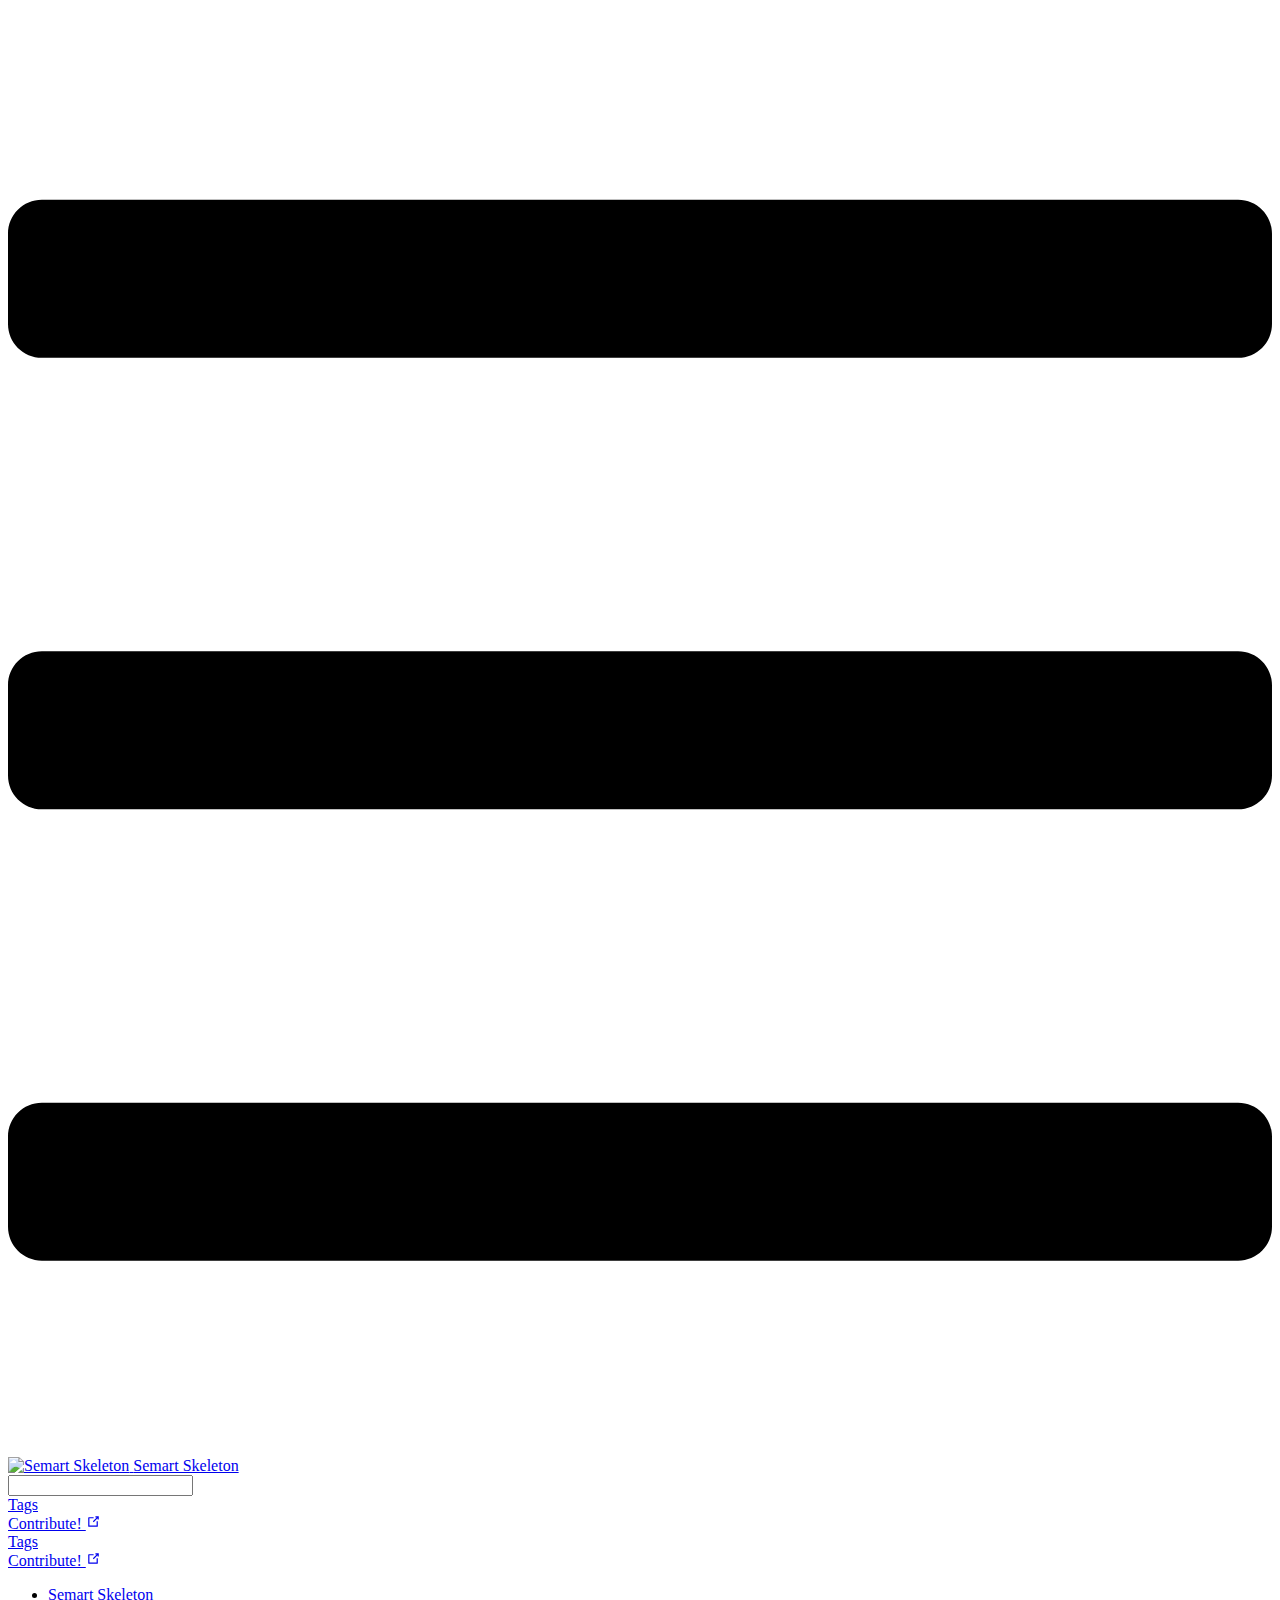
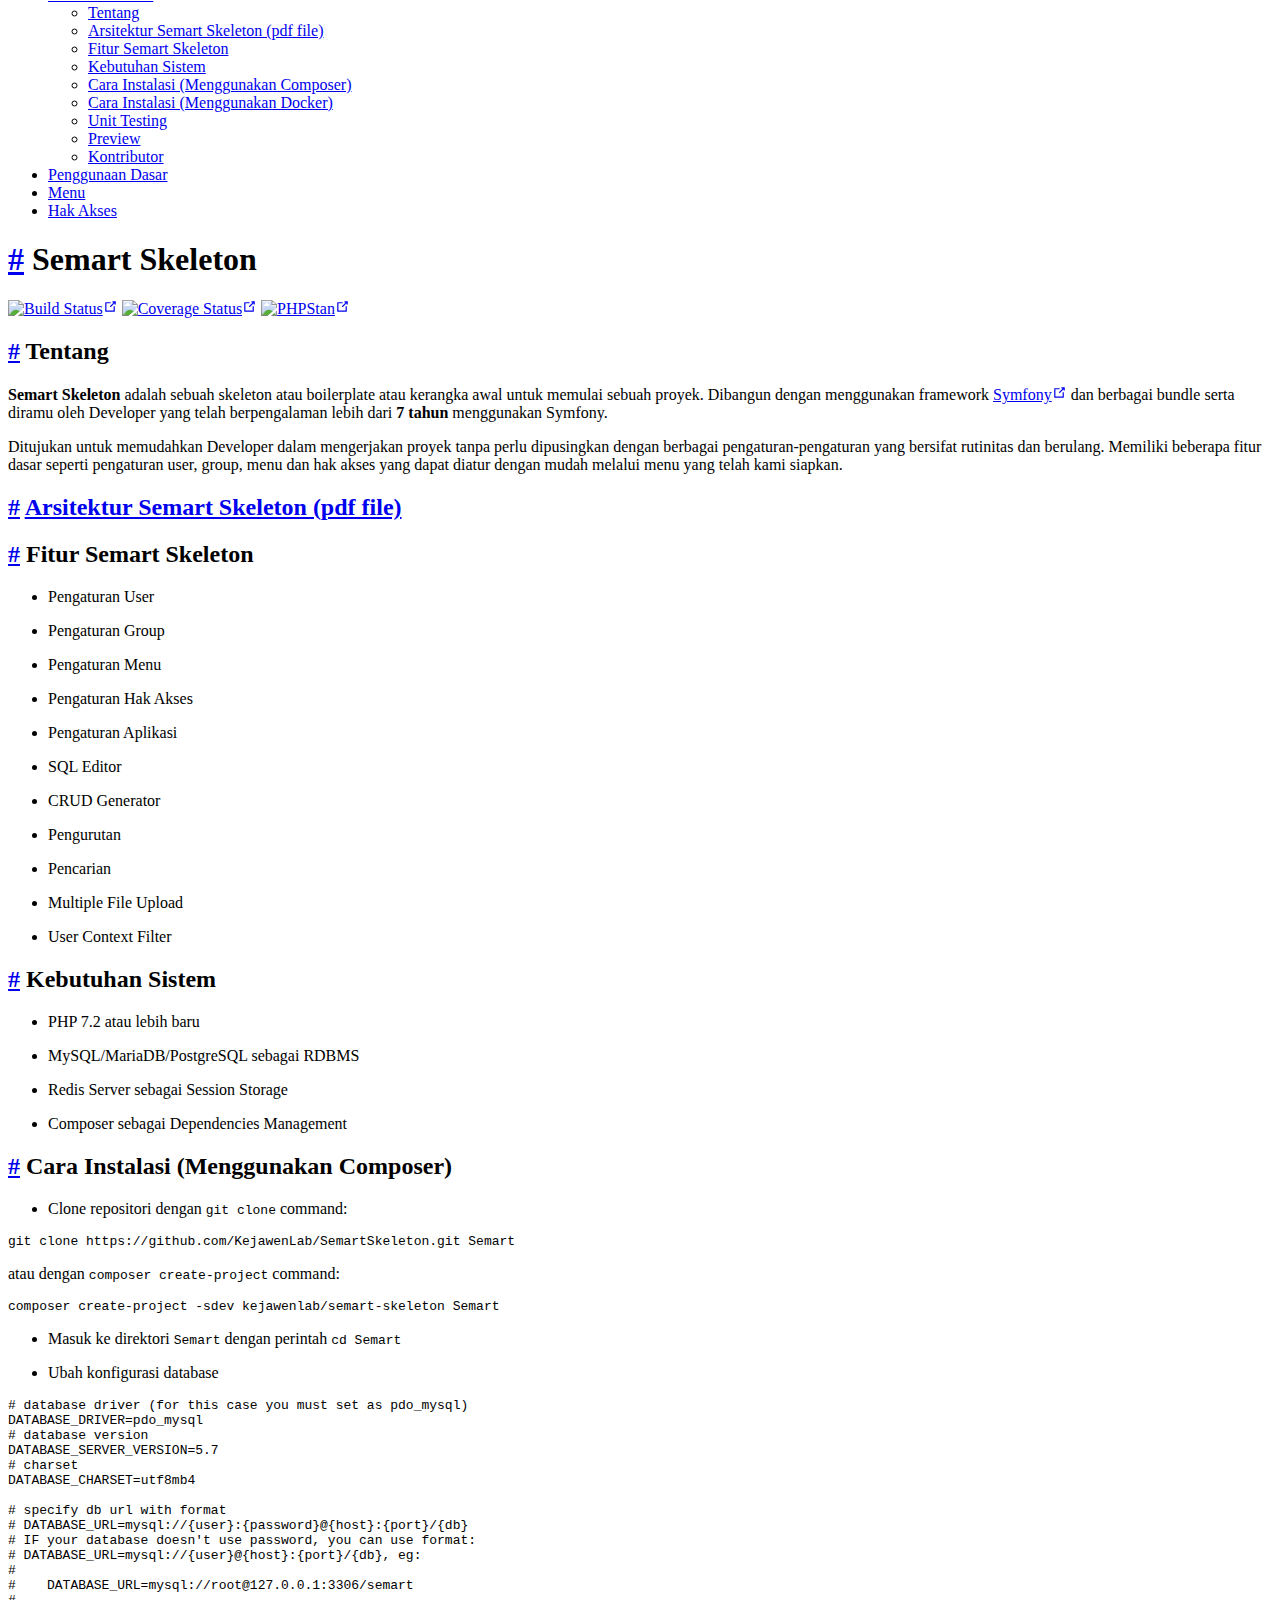
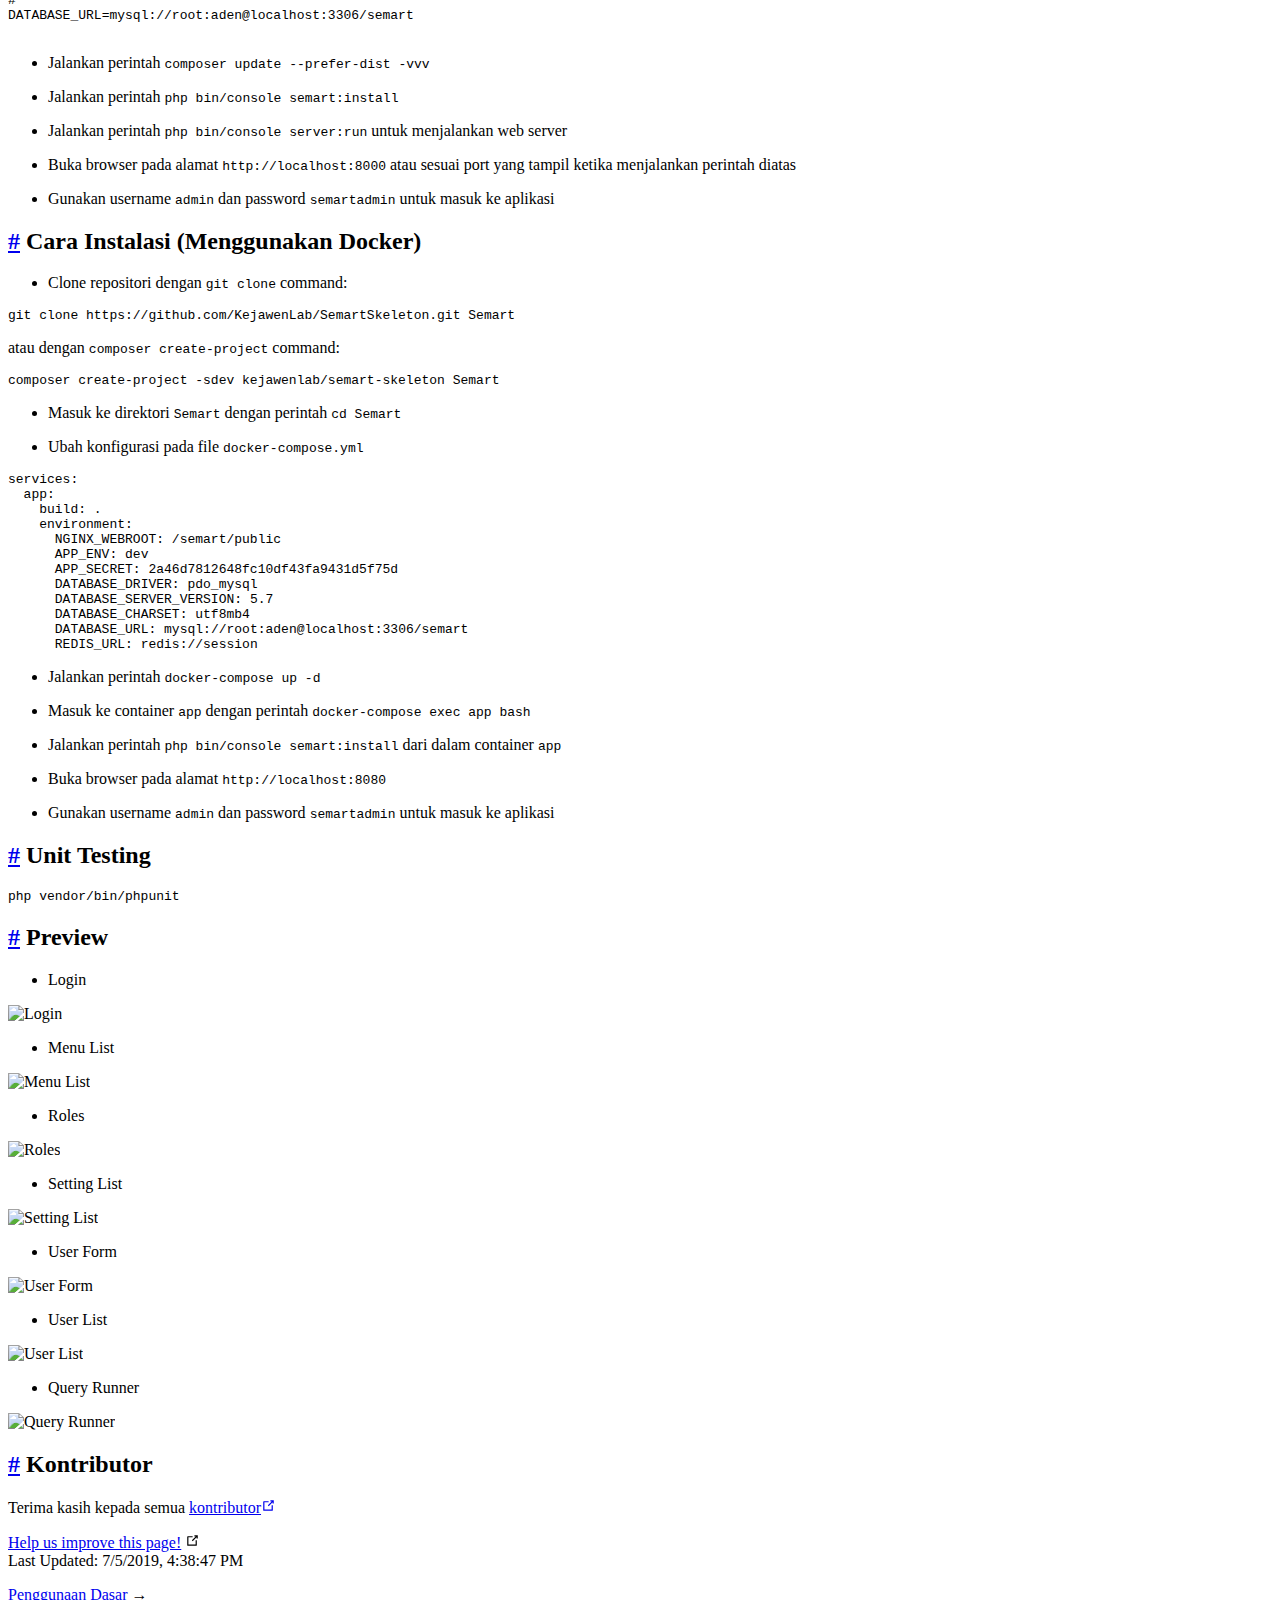
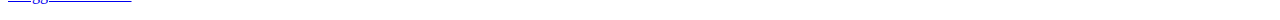
==== commit ae1375bc: "Updates" ====
--- a/id/index.html
+++ b/id/index.html
@@ -7,16 +7,16 @@
     <meta name="description" content="Just playing arounds">
     
     
-    <link rel="preload" href="/SemartSkeleton/assets/css/0.styles.e6a28add.css" as="style"><link rel="preload" href="/SemartSkeleton/assets/js/app.be64063b.js" as="script"><link rel="preload" href="/SemartSkeleton/assets/js/3.b0b56839.js" as="script"><link rel="preload" href="/SemartSkeleton/assets/js/4.6ebbcc05.js" as="script"><link rel="prefetch" href="/SemartSkeleton/assets/js/1.6b009483.js"><link rel="prefetch" href="/SemartSkeleton/assets/js/10.96ab2c57.js"><link rel="prefetch" href="/SemartSkeleton/assets/js/11.5184fa5b.js"><link rel="prefetch" href="/SemartSkeleton/assets/js/12.24bbff4d.js"><link rel="prefetch" href="/SemartSkeleton/assets/js/13.1eea27ef.js"><link rel="prefetch" href="/SemartSkeleton/assets/js/14.de4ece23.js"><link rel="prefetch" href="/SemartSkeleton/assets/js/15.32480ad5.js"><link rel="prefetch" href="/SemartSkeleton/assets/js/16.4b3ec8c6.js"><link rel="prefetch" href="/SemartSkeleton/assets/js/5.648ce82d.js"><link rel="prefetch" href="/SemartSkeleton/assets/js/6.9c424f33.js"><link rel="prefetch" href="/SemartSkeleton/assets/js/7.ba3a2dbe.js"><link rel="prefetch" href="/SemartSkeleton/assets/js/8.fb220754.js"><link rel="prefetch" href="/SemartSkeleton/assets/js/9.483bfe90.js">
-    <link rel="stylesheet" href="/SemartSkeleton/assets/css/0.styles.e6a28add.css">
+    <link rel="preload" href="/SemartSkeleton/assets/css/0.styles.49321a07.css" as="style"><link rel="preload" href="/SemartSkeleton/assets/js/app.d7c3d834.js" as="script"><link rel="preload" href="/SemartSkeleton/assets/js/3.a6e95617.js" as="script"><link rel="preload" href="/SemartSkeleton/assets/js/4.4d4b2dc0.js" as="script"><link rel="prefetch" href="/SemartSkeleton/assets/js/1.3edd869f.js"><link rel="prefetch" href="/SemartSkeleton/assets/js/10.6cba3f7a.js"><link rel="prefetch" href="/SemartSkeleton/assets/js/11.bfebb31c.js"><link rel="prefetch" href="/SemartSkeleton/assets/js/12.c943ba0e.js"><link rel="prefetch" href="/SemartSkeleton/assets/js/13.bcee0468.js"><link rel="prefetch" href="/SemartSkeleton/assets/js/14.bfb7fbc5.js"><link rel="prefetch" href="/SemartSkeleton/assets/js/15.d5e8c1dc.js"><link rel="prefetch" href="/SemartSkeleton/assets/js/16.c1fafd90.js"><link rel="prefetch" href="/SemartSkeleton/assets/js/5.e68cb28e.js"><link rel="prefetch" href="/SemartSkeleton/assets/js/6.9d8b0757.js"><link rel="prefetch" href="/SemartSkeleton/assets/js/7.2bda0cd4.js"><link rel="prefetch" href="/SemartSkeleton/assets/js/8.0fa5f0c9.js"><link rel="prefetch" href="/SemartSkeleton/assets/js/9.fe4d4225.js">
+    <link rel="stylesheet" href="/SemartSkeleton/assets/css/0.styles.49321a07.css">
   </head>
   <body>
     <div id="app" data-server-rendered="true"><div class="theme-container"><header class="navbar"><div class="sidebar-button"><svg xmlns="http://www.w3.org/2000/svg" aria-hidden="true" role="img" viewBox="0 0 448 512" class="icon"><path fill="currentColor" d="M436 124H12c-6.627 0-12-5.373-12-12V80c0-6.627 5.373-12 12-12h424c6.627 0 12 5.373 12 12v32c0 6.627-5.373 12-12 12zm0 160H12c-6.627 0-12-5.373-12-12v-32c0-6.627 5.373-12 12-12h424c6.627 0 12 5.373 12 12v32c0 6.627-5.373 12-12 12zm0 160H12c-6.627 0-12-5.373-12-12v-32c0-6.627 5.373-12 12-12h424c6.627 0 12 5.373 12 12v32c0 6.627-5.373 12-12 12z"></path></svg></div> <a href="/SemartSkeleton/id/" class="home-link router-link-exact-active router-link-active"><img src="/SemartSkeleton/icon.png" alt="Semart Skeleton" class="logo"> <span class="site-name can-hide">Semart Skeleton</span></a> <div class="links"><div class="search-box"><input aria-label="Search" autocomplete="off" spellcheck="false" value=""> <!----></div> <nav class="nav-links can-hide"><div class="nav-item"><a href="/SemartSkeleton/tags.html" class="nav-link">Tags</a></div> <a href="https://github.com/puterakahfi/SemartSkeleton" target="_blank" rel="noopener noreferrer" class="repo-link">
     Contribute!
     <svg xmlns="http://www.w3.org/2000/svg" aria-hidden="true" x="0px" y="0px" viewBox="0 0 100 100" width="15" height="15" class="icon outbound"><path fill="currentColor" d="M18.8,85.1h56l0,0c2.2,0,4-1.8,4-4v-32h-8v28h-48v-48h28v-8h-32l0,0c-2.2,0-4,1.8-4,4v56C14.8,83.3,16.6,85.1,18.8,85.1z"></path> <polygon fill="currentColor" points="45.7,48.7 51.3,54.3 77.2,28.5 77.2,37.2 85.2,37.2 85.2,14.9 62.8,14.9 62.8,22.9 71.5,22.9"></polygon></svg></a></nav></div></header> <div class="sidebar-mask"></div> <aside class="sidebar"><nav class="nav-links"><div class="nav-item"><a href="/SemartSkeleton/tags.html" class="nav-link">Tags</a></div> <a href="https://github.com/puterakahfi/SemartSkeleton" target="_blank" rel="noopener noreferrer" class="repo-link">
     Contribute!
-    <svg xmlns="http://www.w3.org/2000/svg" aria-hidden="true" x="0px" y="0px" viewBox="0 0 100 100" width="15" height="15" class="icon outbound"><path fill="currentColor" d="M18.8,85.1h56l0,0c2.2,0,4-1.8,4-4v-32h-8v28h-48v-48h28v-8h-32l0,0c-2.2,0-4,1.8-4,4v56C14.8,83.3,16.6,85.1,18.8,85.1z"></path> <polygon fill="currentColor" points="45.7,48.7 51.3,54.3 77.2,28.5 77.2,37.2 85.2,37.2 85.2,14.9 62.8,14.9 62.8,22.9 71.5,22.9"></polygon></svg></a></nav>  <ul class="sidebar-links"><li><a href="/SemartSkeleton/id/" class="active sidebar-link">Semart Skeleton</a><ul class="sidebar-sub-headers"><li class="sidebar-sub-header"><a href="/SemartSkeleton/id/#tentang" class="sidebar-link">Tentang</a></li><li class="sidebar-sub-header"><a href="/SemartSkeleton/id/#fitur-semart-skeleton" class="sidebar-link">Fitur Semart Skeleton</a></li><li class="sidebar-sub-header"><a href="/SemartSkeleton/id/#kebutuhan-sistem" class="sidebar-link">Kebutuhan Sistem</a></li><li class="sidebar-sub-header"><a href="/SemartSkeleton/id/#cara-instalasi-menggunakan-composer" class="sidebar-link">Cara Instalasi (Menggunakan Composer)</a></li><li class="sidebar-sub-header"><a href="/SemartSkeleton/id/#cara-instalasi-menggunakan-docker" class="sidebar-link">Cara Instalasi (Menggunakan Docker)</a></li><li class="sidebar-sub-header"><a href="/SemartSkeleton/id/#unit-testing" class="sidebar-link">Unit Testing</a></li><li class="sidebar-sub-header"><a href="/SemartSkeleton/id/#preview" class="sidebar-link">Preview</a></li><li class="sidebar-sub-header"><a href="/SemartSkeleton/id/#kontributor" class="sidebar-link">Kontributor</a></li></ul></li><li><a href="/SemartSkeleton/id/usage.html" class="sidebar-link">Penggunaan Dasar</a></li><li><a href="/SemartSkeleton/id/menu.html" class="sidebar-link">Menu</a></li><li><a href="/SemartSkeleton/id/permission.html" class="sidebar-link">Hak Akses</a></li></ul> </aside> <main class="page"> <div class="theme-default-content content__default"><h1 id="semart-skeleton"><a href="#semart-skeleton" aria-hidden="true" class="header-anchor">#</a> Semart Skeleton</h1> <p><a href="https://travis-ci.org/KejawenLab/SemartSkeleton" target="_blank" rel="noopener noreferrer"><img src="https://travis-ci.org/KejawenLab/SemartSkeleton.svg?branch=master" alt="Build Status"><svg xmlns="http://www.w3.org/2000/svg" aria-hidden="true" x="0px" y="0px" viewBox="0 0 100 100" width="15" height="15" class="icon outbound"><path fill="currentColor" d="M18.8,85.1h56l0,0c2.2,0,4-1.8,4-4v-32h-8v28h-48v-48h28v-8h-32l0,0c-2.2,0-4,1.8-4,4v56C14.8,83.3,16.6,85.1,18.8,85.1z"></path> <polygon fill="currentColor" points="45.7,48.7 51.3,54.3 77.2,28.5 77.2,37.2 85.2,37.2 85.2,14.9 62.8,14.9 62.8,22.9 71.5,22.9"></polygon></svg></a> <a href="https://coveralls.io/github/KejawenLab/SemartSkeleton?branch=master" target="_blank" rel="noopener noreferrer"><img src="https://coveralls.io/repos/github/KejawenLab/SemartSkeleton/badge.svg?branch=master" alt="Coverage Status"><svg xmlns="http://www.w3.org/2000/svg" aria-hidden="true" x="0px" y="0px" viewBox="0 0 100 100" width="15" height="15" class="icon outbound"><path fill="currentColor" d="M18.8,85.1h56l0,0c2.2,0,4-1.8,4-4v-32h-8v28h-48v-48h28v-8h-32l0,0c-2.2,0-4,1.8-4,4v56C14.8,83.3,16.6,85.1,18.8,85.1z"></path> <polygon fill="currentColor" points="45.7,48.7 51.3,54.3 77.2,28.5 77.2,37.2 85.2,37.2 85.2,14.9 62.8,14.9 62.8,22.9 71.5,22.9"></polygon></svg></a> <a href="https://github.com/phpstan/phpstan" target="_blank" rel="noopener noreferrer"><img src="https://img.shields.io/badge/style-level%20max-brightgreen.svg?style=flat-square&amp;label=phpstan" alt="PHPStan"><svg xmlns="http://www.w3.org/2000/svg" aria-hidden="true" x="0px" y="0px" viewBox="0 0 100 100" width="15" height="15" class="icon outbound"><path fill="currentColor" d="M18.8,85.1h56l0,0c2.2,0,4-1.8,4-4v-32h-8v28h-48v-48h28v-8h-32l0,0c-2.2,0-4,1.8-4,4v56C14.8,83.3,16.6,85.1,18.8,85.1z"></path> <polygon fill="currentColor" points="45.7,48.7 51.3,54.3 77.2,28.5 77.2,37.2 85.2,37.2 85.2,14.9 62.8,14.9 62.8,22.9 71.5,22.9"></polygon></svg></a></p> <h2 id="tentang"><a href="#tentang" aria-hidden="true" class="header-anchor">#</a> Tentang</h2> <p><strong>Semart Skeleton</strong> adalah sebuah skeleton atau boilerplate atau kerangka awal untuk memulai sebuah proyek. Dibangun dengan menggunakan framework <a href="https://symfony.com" target="_blank" rel="noopener noreferrer">Symfony<svg xmlns="http://www.w3.org/2000/svg" aria-hidden="true" x="0px" y="0px" viewBox="0 0 100 100" width="15" height="15" class="icon outbound"><path fill="currentColor" d="M18.8,85.1h56l0,0c2.2,0,4-1.8,4-4v-32h-8v28h-48v-48h28v-8h-32l0,0c-2.2,0-4,1.8-4,4v56C14.8,83.3,16.6,85.1,18.8,85.1z"></path> <polygon fill="currentColor" points="45.7,48.7 51.3,54.3 77.2,28.5 77.2,37.2 85.2,37.2 85.2,14.9 62.8,14.9 62.8,22.9 71.5,22.9"></polygon></svg></a> dan berbagai bundle serta diramu oleh Developer yang telah berpengalaman lebih dari <strong>7 tahun</strong> menggunakan Symfony.</p> <p>Ditujukan untuk memudahkan Developer dalam mengerjakan proyek tanpa perlu dipusingkan dengan berbagai pengaturan-pengaturan yang bersifat rutinitas dan berulang.
-Memiliki beberapa fitur dasar seperti pengaturan user, group, menu dan hak akses yang dapat diatur dengan mudah melalui menu yang telah kami siapkan.</p> <h2 id="fitur-semart-skeleton"><a href="#fitur-semart-skeleton" aria-hidden="true" class="header-anchor">#</a> Fitur Semart Skeleton</h2> <ul><li><p>Pengaturan User</p></li> <li><p>Pengaturan Group</p></li> <li><p>Pengaturan Menu</p></li> <li><p>Pengaturan Hak Akses</p></li> <li><p>Pengaturan Aplikasi</p></li> <li><p>SQL Editor</p></li> <li><p>CRUD Generator</p></li> <li><p>Pengurutan</p></li> <li><p>Pencarian</p></li> <li><p>Multiple File Upload</p></li> <li><p>User Context Filter</p></li></ul> <h2 id="kebutuhan-sistem"><a href="#kebutuhan-sistem" aria-hidden="true" class="header-anchor">#</a> Kebutuhan Sistem</h2> <ul><li><p>PHP 7.2 atau lebih baru</p></li> <li><p>MySQL/MariaDB/PostgreSQL sebagai RDBMS</p></li> <li><p>Redis Server sebagai Session Storage</p></li> <li><p>Composer sebagai Dependencies Management</p></li></ul> <h2 id="cara-instalasi-menggunakan-composer"><a href="#cara-instalasi-menggunakan-composer" aria-hidden="true" class="header-anchor">#</a> Cara Instalasi (Menggunakan Composer)</h2> <ul><li>Clone repositori dengan <code>git clone</code> command:</li></ul> <div class="language- extra-class"><pre class="language-text"><code>git clone https://github.com/KejawenLab/SemartSkeleton.git Semart
+    <svg xmlns="http://www.w3.org/2000/svg" aria-hidden="true" x="0px" y="0px" viewBox="0 0 100 100" width="15" height="15" class="icon outbound"><path fill="currentColor" d="M18.8,85.1h56l0,0c2.2,0,4-1.8,4-4v-32h-8v28h-48v-48h28v-8h-32l0,0c-2.2,0-4,1.8-4,4v56C14.8,83.3,16.6,85.1,18.8,85.1z"></path> <polygon fill="currentColor" points="45.7,48.7 51.3,54.3 77.2,28.5 77.2,37.2 85.2,37.2 85.2,14.9 62.8,14.9 62.8,22.9 71.5,22.9"></polygon></svg></a></nav>  <ul class="sidebar-links"><li><a href="/SemartSkeleton/id/" class="active sidebar-link">Semart Skeleton</a><ul class="sidebar-sub-headers"><li class="sidebar-sub-header"><a href="/SemartSkeleton/id/#tentang" class="sidebar-link">Tentang</a></li><li class="sidebar-sub-header"><a href="/SemartSkeleton/id/#arsitektur-semart-skeleton-pdf-file" class="sidebar-link">Arsitektur Semart Skeleton (pdf file)</a></li><li class="sidebar-sub-header"><a href="/SemartSkeleton/id/#fitur-semart-skeleton" class="sidebar-link">Fitur Semart Skeleton</a></li><li class="sidebar-sub-header"><a href="/SemartSkeleton/id/#kebutuhan-sistem" class="sidebar-link">Kebutuhan Sistem</a></li><li class="sidebar-sub-header"><a href="/SemartSkeleton/id/#cara-instalasi-menggunakan-composer" class="sidebar-link">Cara Instalasi (Menggunakan Composer)</a></li><li class="sidebar-sub-header"><a href="/SemartSkeleton/id/#cara-instalasi-menggunakan-docker" class="sidebar-link">Cara Instalasi (Menggunakan Docker)</a></li><li class="sidebar-sub-header"><a href="/SemartSkeleton/id/#unit-testing" class="sidebar-link">Unit Testing</a></li><li class="sidebar-sub-header"><a href="/SemartSkeleton/id/#preview" class="sidebar-link">Preview</a></li><li class="sidebar-sub-header"><a href="/SemartSkeleton/id/#kontributor" class="sidebar-link">Kontributor</a></li></ul></li><li><a href="/SemartSkeleton/id/usage.html" class="sidebar-link">Penggunaan Dasar</a></li><li><a href="/SemartSkeleton/id/menu.html" class="sidebar-link">Menu</a></li><li><a href="/SemartSkeleton/id/permission.html" class="sidebar-link">Hak Akses</a></li></ul> </aside> <main class="page"> <div class="theme-default-content content__default"><h1 id="semart-skeleton"><a href="#semart-skeleton" aria-hidden="true" class="header-anchor">#</a> Semart Skeleton</h1> <p><a href="https://travis-ci.org/KejawenLab/SemartSkeleton" target="_blank" rel="noopener noreferrer"><img src="https://travis-ci.org/KejawenLab/SemartSkeleton.svg?branch=master" alt="Build Status"><svg xmlns="http://www.w3.org/2000/svg" aria-hidden="true" x="0px" y="0px" viewBox="0 0 100 100" width="15" height="15" class="icon outbound"><path fill="currentColor" d="M18.8,85.1h56l0,0c2.2,0,4-1.8,4-4v-32h-8v28h-48v-48h28v-8h-32l0,0c-2.2,0-4,1.8-4,4v56C14.8,83.3,16.6,85.1,18.8,85.1z"></path> <polygon fill="currentColor" points="45.7,48.7 51.3,54.3 77.2,28.5 77.2,37.2 85.2,37.2 85.2,14.9 62.8,14.9 62.8,22.9 71.5,22.9"></polygon></svg></a> <a href="https://coveralls.io/github/KejawenLab/SemartSkeleton?branch=master" target="_blank" rel="noopener noreferrer"><img src="https://coveralls.io/repos/github/KejawenLab/SemartSkeleton/badge.svg?branch=master" alt="Coverage Status"><svg xmlns="http://www.w3.org/2000/svg" aria-hidden="true" x="0px" y="0px" viewBox="0 0 100 100" width="15" height="15" class="icon outbound"><path fill="currentColor" d="M18.8,85.1h56l0,0c2.2,0,4-1.8,4-4v-32h-8v28h-48v-48h28v-8h-32l0,0c-2.2,0-4,1.8-4,4v56C14.8,83.3,16.6,85.1,18.8,85.1z"></path> <polygon fill="currentColor" points="45.7,48.7 51.3,54.3 77.2,28.5 77.2,37.2 85.2,37.2 85.2,14.9 62.8,14.9 62.8,22.9 71.5,22.9"></polygon></svg></a> <a href="https://github.com/phpstan/phpstan" target="_blank" rel="noopener noreferrer"><img src="https://img.shields.io/badge/style-level%20max-brightgreen.svg?style=flat-square&amp;label=phpstan" alt="PHPStan"><svg xmlns="http://www.w3.org/2000/svg" aria-hidden="true" x="0px" y="0px" viewBox="0 0 100 100" width="15" height="15" class="icon outbound"><path fill="currentColor" d="M18.8,85.1h56l0,0c2.2,0,4-1.8,4-4v-32h-8v28h-48v-48h28v-8h-32l0,0c-2.2,0-4,1.8-4,4v56C14.8,83.3,16.6,85.1,18.8,85.1z"></path> <polygon fill="currentColor" points="45.7,48.7 51.3,54.3 77.2,28.5 77.2,37.2 85.2,37.2 85.2,14.9 62.8,14.9 62.8,22.9 71.5,22.9"></polygon></svg></a></p> <h2 id="tentang"><a href="#tentang" aria-hidden="true" class="header-anchor">#</a> Tentang</h2> <p><strong>Semart Skeleton</strong> adalah sebuah skeleton atau boilerplate atau kerangka awal untuk memulai sebuah proyek. Dibangun dengan menggunakan framework <a href="https://symfony.com" target="_blank" rel="noopener noreferrer">Symfony<svg xmlns="http://www.w3.org/2000/svg" aria-hidden="true" x="0px" y="0px" viewBox="0 0 100 100" width="15" height="15" class="icon outbound"><path fill="currentColor" d="M18.8,85.1h56l0,0c2.2,0,4-1.8,4-4v-32h-8v28h-48v-48h28v-8h-32l0,0c-2.2,0-4,1.8-4,4v56C14.8,83.3,16.6,85.1,18.8,85.1z"></path> <polygon fill="currentColor" points="45.7,48.7 51.3,54.3 77.2,28.5 77.2,37.2 85.2,37.2 85.2,14.9 62.8,14.9 62.8,22.9 71.5,22.9"></polygon></svg></a> dan berbagai bundle serta diramu oleh Developer yang telah berpengalaman lebih dari <strong>7 tahun</strong> menggunakan Symfony.</p> <p>Ditujukan untuk memudahkan Developer dalam mengerjakan proyek tanpa perlu dipusingkan dengan berbagai pengaturan-pengaturan yang bersifat rutinitas dan berulang.
+Memiliki beberapa fitur dasar seperti pengaturan user, group, menu dan hak akses yang dapat diatur dengan mudah melalui menu yang telah kami siapkan.</p> <h2 id="arsitektur-semart-skeleton-pdf-file"><a href="#arsitektur-semart-skeleton-pdf-file" aria-hidden="true" class="header-anchor">#</a> <a href="/arsitektur.pdf">Arsitektur Semart Skeleton (pdf file)</a></h2> <h2 id="fitur-semart-skeleton"><a href="#fitur-semart-skeleton" aria-hidden="true" class="header-anchor">#</a> Fitur Semart Skeleton</h2> <ul><li><p>Pengaturan User</p></li> <li><p>Pengaturan Group</p></li> <li><p>Pengaturan Menu</p></li> <li><p>Pengaturan Hak Akses</p></li> <li><p>Pengaturan Aplikasi</p></li> <li><p>SQL Editor</p></li> <li><p>CRUD Generator</p></li> <li><p>Pengurutan</p></li> <li><p>Pencarian</p></li> <li><p>Multiple File Upload</p></li> <li><p>User Context Filter</p></li></ul> <h2 id="kebutuhan-sistem"><a href="#kebutuhan-sistem" aria-hidden="true" class="header-anchor">#</a> Kebutuhan Sistem</h2> <ul><li><p>PHP 7.2 atau lebih baru</p></li> <li><p>MySQL/MariaDB/PostgreSQL sebagai RDBMS</p></li> <li><p>Redis Server sebagai Session Storage</p></li> <li><p>Composer sebagai Dependencies Management</p></li></ul> <h2 id="cara-instalasi-menggunakan-composer"><a href="#cara-instalasi-menggunakan-composer" aria-hidden="true" class="header-anchor">#</a> Cara Instalasi (Menggunakan Composer)</h2> <ul><li>Clone repositori dengan <code>git clone</code> command:</li></ul> <div class="language- extra-class"><pre class="language-text"><code>git clone https://github.com/KejawenLab/SemartSkeleton.git Semart
 </code></pre></div><p>atau dengan <code>composer create-project</code> command:</p> <div class="language- extra-class"><pre class="language-text"><code>composer create-project -sdev kejawenlab/semart-skeleton Semart
 </code></pre></div><ul><li><p>Masuk ke direktori <code>Semart</code> dengan perintah <code>cd Semart</code></p></li> <li><p>Ubah konfigurasi database</p></li></ul> <div class="language-bash extra-class"><pre class="language-bash"><code><span class="token comment"># database driver (for this case you must set as pdo_mysql)</span>
 DATABASE_DRIVER<span class="token operator">=</span>pdo_mysql
@@ -54,6 +54,6 @@
         </a>
         →
       </span></p></div> </main></div><div class="global-ui"></div></div>
-    <script src="/SemartSkeleton/assets/js/app.be64063b.js" defer></script><script src="/SemartSkeleton/assets/js/3.b0b56839.js" defer></script><script src="/SemartSkeleton/assets/js/4.6ebbcc05.js" defer></script>
+    <script src="/SemartSkeleton/assets/js/app.d7c3d834.js" defer></script><script src="/SemartSkeleton/assets/js/3.a6e95617.js" defer></script><script src="/SemartSkeleton/assets/js/4.4d4b2dc0.js" defer></script>
   </body>
 </html>
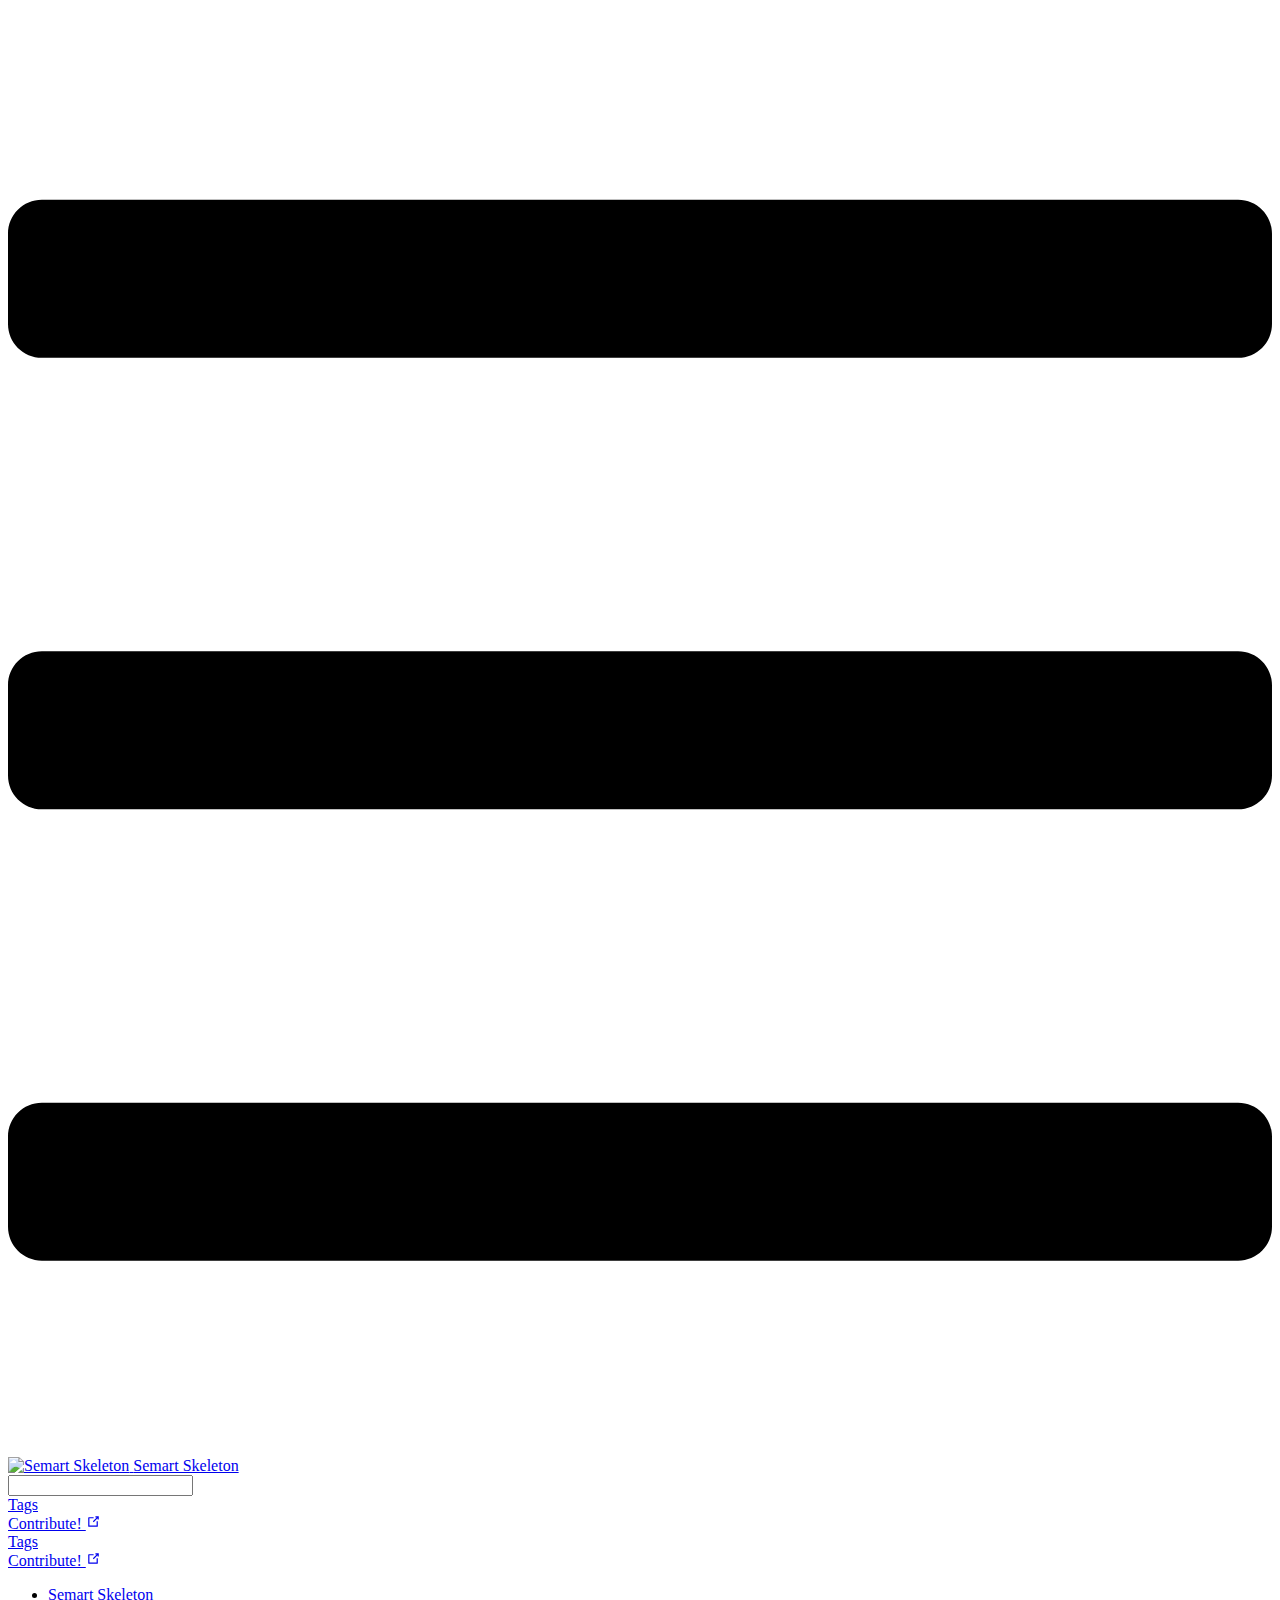
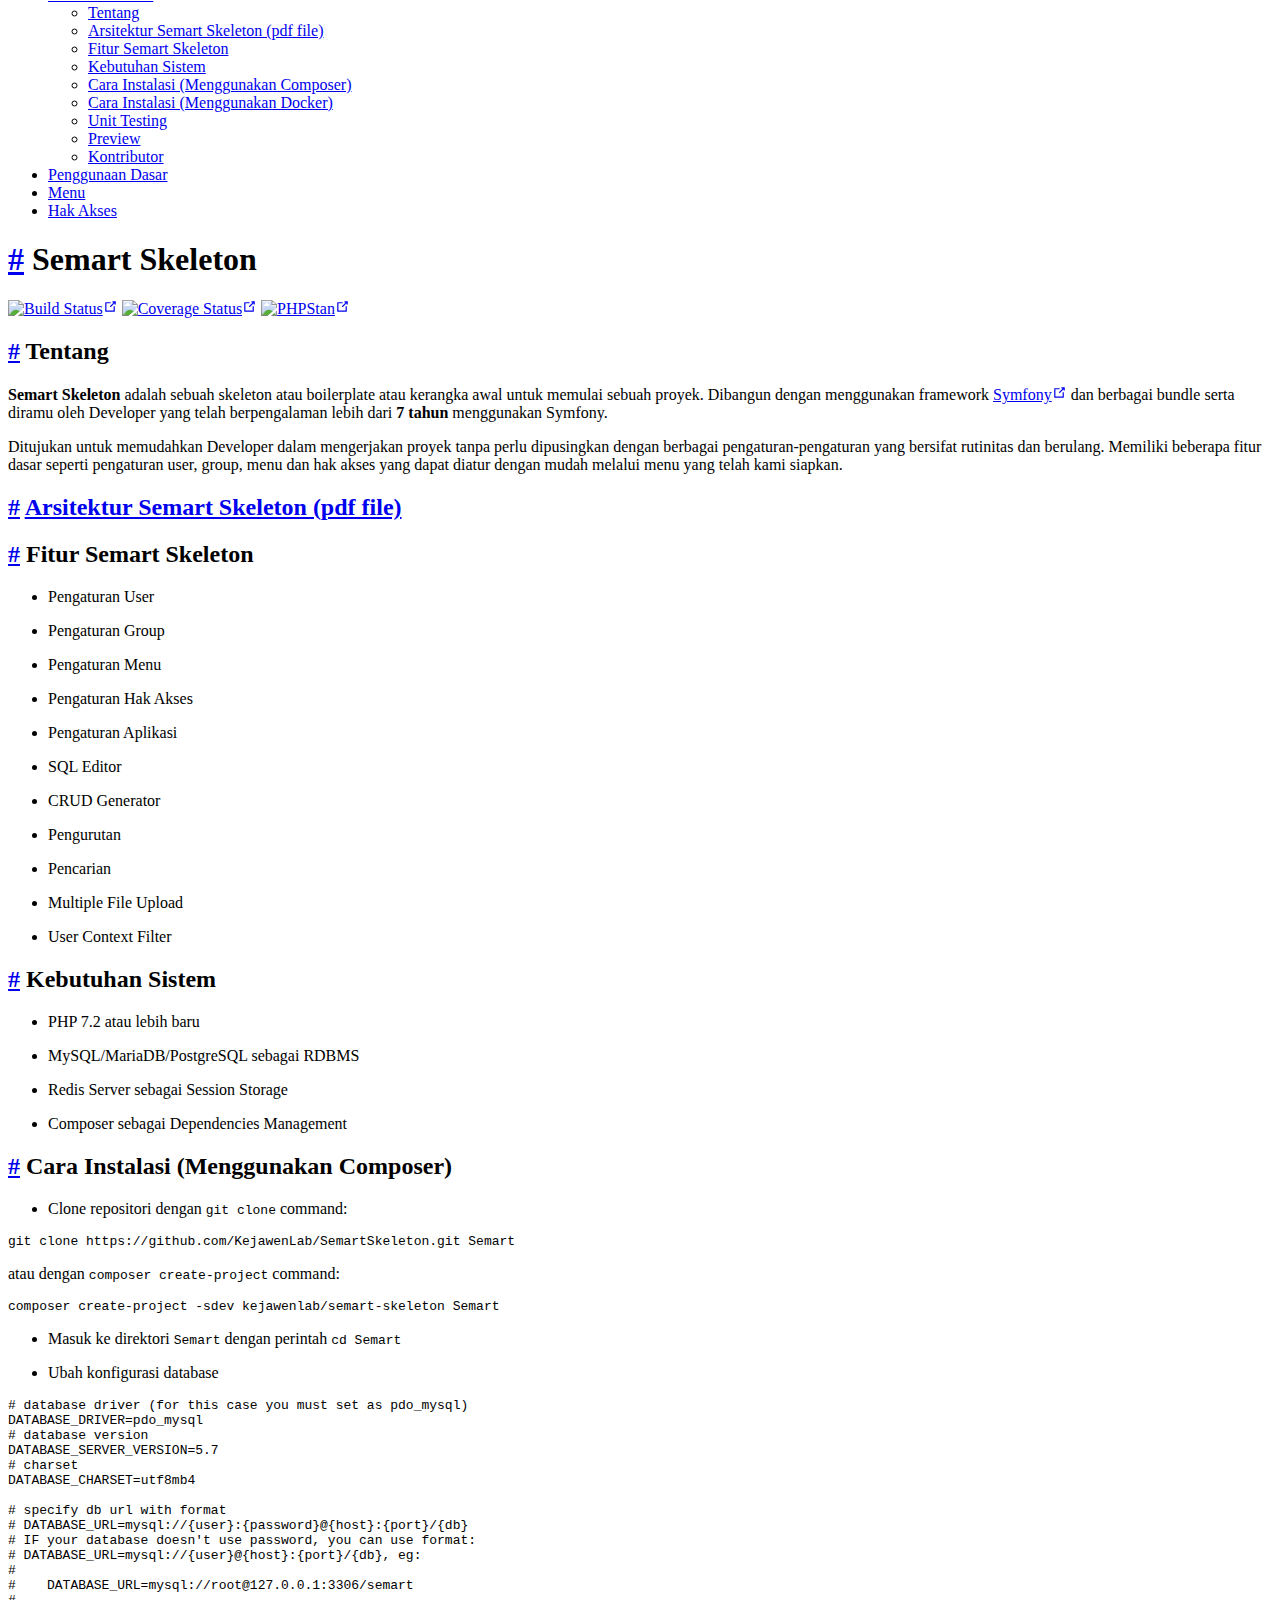
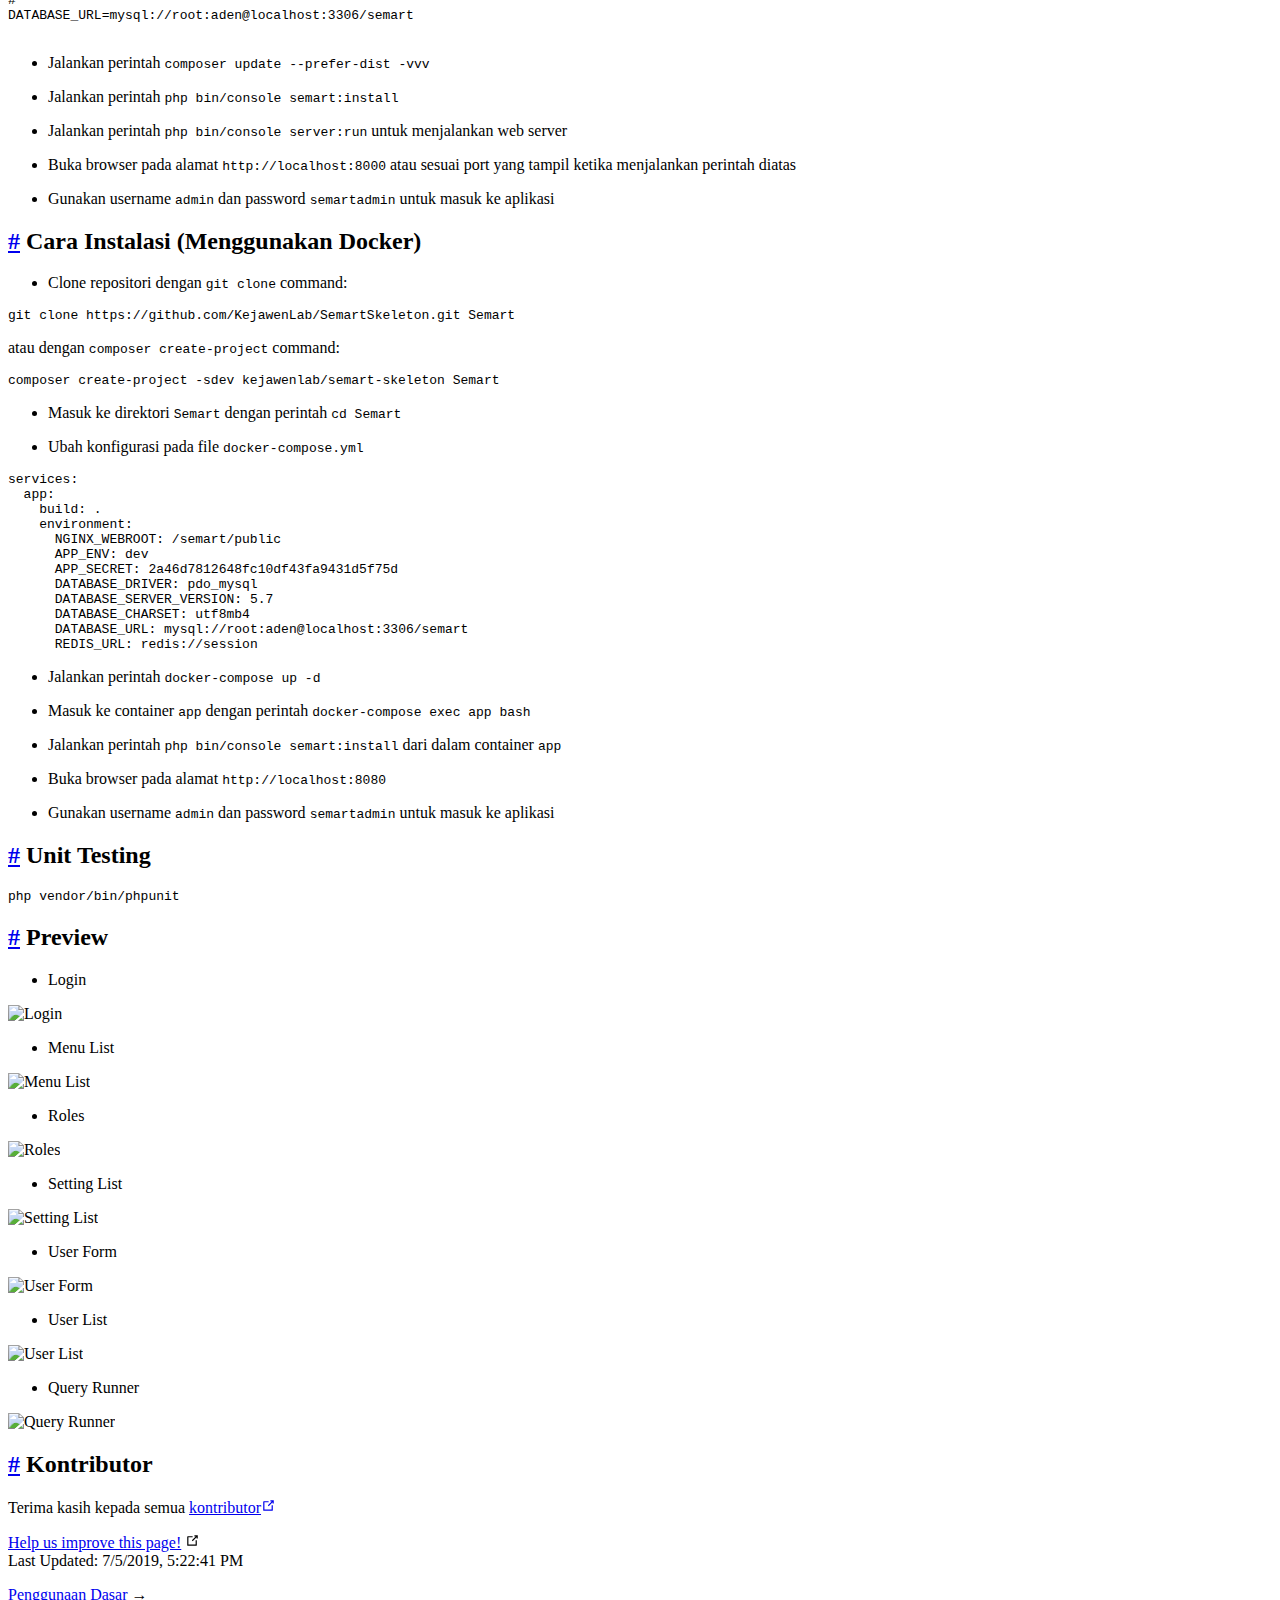
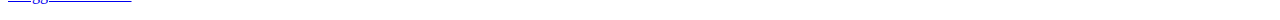
==== commit c598dd9e: "Updates" ====
--- a/id/index.html
+++ b/id/index.html
@@ -7,8 +7,8 @@
     <meta name="description" content="Just playing arounds">
     
     
-    <link rel="preload" href="/SemartSkeleton/assets/css/0.styles.49321a07.css" as="style"><link rel="preload" href="/SemartSkeleton/assets/js/app.d7c3d834.js" as="script"><link rel="preload" href="/SemartSkeleton/assets/js/3.a6e95617.js" as="script"><link rel="preload" href="/SemartSkeleton/assets/js/4.4d4b2dc0.js" as="script"><link rel="prefetch" href="/SemartSkeleton/assets/js/1.3edd869f.js"><link rel="prefetch" href="/SemartSkeleton/assets/js/10.6cba3f7a.js"><link rel="prefetch" href="/SemartSkeleton/assets/js/11.bfebb31c.js"><link rel="prefetch" href="/SemartSkeleton/assets/js/12.c943ba0e.js"><link rel="prefetch" href="/SemartSkeleton/assets/js/13.bcee0468.js"><link rel="prefetch" href="/SemartSkeleton/assets/js/14.bfb7fbc5.js"><link rel="prefetch" href="/SemartSkeleton/assets/js/15.d5e8c1dc.js"><link rel="prefetch" href="/SemartSkeleton/assets/js/16.c1fafd90.js"><link rel="prefetch" href="/SemartSkeleton/assets/js/5.e68cb28e.js"><link rel="prefetch" href="/SemartSkeleton/assets/js/6.9d8b0757.js"><link rel="prefetch" href="/SemartSkeleton/assets/js/7.2bda0cd4.js"><link rel="prefetch" href="/SemartSkeleton/assets/js/8.0fa5f0c9.js"><link rel="prefetch" href="/SemartSkeleton/assets/js/9.fe4d4225.js">
-    <link rel="stylesheet" href="/SemartSkeleton/assets/css/0.styles.49321a07.css">
+    <link rel="preload" href="/SemartSkeleton/assets/css/0.styles.766d1a11.css" as="style"><link rel="preload" href="/SemartSkeleton/assets/js/app.0bfed403.js" as="script"><link rel="preload" href="/SemartSkeleton/assets/js/3.a6e95617.js" as="script"><link rel="preload" href="/SemartSkeleton/assets/js/4.224fe37e.js" as="script"><link rel="prefetch" href="/SemartSkeleton/assets/js/1.3edd869f.js"><link rel="prefetch" href="/SemartSkeleton/assets/js/10.6cba3f7a.js"><link rel="prefetch" href="/SemartSkeleton/assets/js/11.bfebb31c.js"><link rel="prefetch" href="/SemartSkeleton/assets/js/12.c5a9e913.js"><link rel="prefetch" href="/SemartSkeleton/assets/js/13.e68abb5b.js"><link rel="prefetch" href="/SemartSkeleton/assets/js/14.aa0baf18.js"><link rel="prefetch" href="/SemartSkeleton/assets/js/15.e2e67f71.js"><link rel="prefetch" href="/SemartSkeleton/assets/js/16.c1fafd90.js"><link rel="prefetch" href="/SemartSkeleton/assets/js/5.49cb1085.js"><link rel="prefetch" href="/SemartSkeleton/assets/js/6.9d8b0757.js"><link rel="prefetch" href="/SemartSkeleton/assets/js/7.4e03fd34.js"><link rel="prefetch" href="/SemartSkeleton/assets/js/8.063947db.js"><link rel="prefetch" href="/SemartSkeleton/assets/js/9.fe4d4225.js">
+    <link rel="stylesheet" href="/SemartSkeleton/assets/css/0.styles.766d1a11.css">
   </head>
   <body>
     <div id="app" data-server-rendered="true"><div class="theme-container"><header class="navbar"><div class="sidebar-button"><svg xmlns="http://www.w3.org/2000/svg" aria-hidden="true" role="img" viewBox="0 0 448 512" class="icon"><path fill="currentColor" d="M436 124H12c-6.627 0-12-5.373-12-12V80c0-6.627 5.373-12 12-12h424c6.627 0 12 5.373 12 12v32c0 6.627-5.373 12-12 12zm0 160H12c-6.627 0-12-5.373-12-12v-32c0-6.627 5.373-12 12-12h424c6.627 0 12 5.373 12 12v32c0 6.627-5.373 12-12 12zm0 160H12c-6.627 0-12-5.373-12-12v-32c0-6.627 5.373-12 12-12h424c6.627 0 12 5.373 12 12v32c0 6.627-5.373 12-12 12z"></path></svg></div> <a href="/SemartSkeleton/id/" class="home-link router-link-exact-active router-link-active"><img src="/SemartSkeleton/icon.png" alt="Semart Skeleton" class="logo"> <span class="site-name can-hide">Semart Skeleton</span></a> <div class="links"><div class="search-box"><input aria-label="Search" autocomplete="off" spellcheck="false" value=""> <!----></div> <nav class="nav-links can-hide"><div class="nav-item"><a href="/SemartSkeleton/tags.html" class="nav-link">Tags</a></div> <a href="https://github.com/puterakahfi/SemartSkeleton" target="_blank" rel="noopener noreferrer" class="repo-link">
@@ -49,11 +49,11 @@
       <span class="token key atrule">DATABASE_URL</span><span class="token punctuation">:</span> mysql<span class="token punctuation">:</span>//root<span class="token punctuation">:</span>aden@localhost<span class="token punctuation">:</span>3306/semart
       <span class="token key atrule">REDIS_URL</span><span class="token punctuation">:</span> redis<span class="token punctuation">:</span>//session
 </code></pre></div><ul><li><p>Jalankan perintah <code>docker-compose up -d</code></p></li> <li><p>Masuk ke container <code>app</code> dengan perintah <code>docker-compose exec app bash</code></p></li> <li><p>Jalankan perintah <code>php bin/console semart:install</code> dari dalam container <code>app</code></p></li> <li><p>Buka browser pada alamat <code>http://localhost:8080</code></p></li> <li><p>Gunakan username <code>admin</code> dan password <code>semartadmin</code> untuk masuk ke aplikasi</p></li></ul> <h2 id="unit-testing"><a href="#unit-testing" aria-hidden="true" class="header-anchor">#</a> Unit Testing</h2> <div class="language-bash extra-class"><pre class="language-bash"><code>php vendor/bin/phpunit
-</code></pre></div><h2 id="preview"><a href="#preview" aria-hidden="true" class="header-anchor">#</a> Preview</h2> <ul><li>Login</li></ul> <p><img src="/SemartSkeleton/assets/img/login.909ad874.png" alt="Login" title="Login"></p> <ul><li>Menu List</li></ul> <p><img src="/SemartSkeleton/assets/img/menu_list.b9e9720e.png" alt="Menu List" title="Menu List"></p> <ul><li>Roles</li></ul> <p><img src="/SemartSkeleton/assets/img/roles.35d58598.png" alt="Roles" title="Roles"></p> <ul><li>Setting List</li></ul> <p><img src="/SemartSkeleton/assets/img/setting_list.b31fa8c5.png" alt="Setting List" title="Setting List"></p> <ul><li>User Form</li></ul> <p><img src="/SemartSkeleton/assets/img/user_form.8fbe8064.png" alt="User Form" title="User Form"></p> <ul><li>User List</li></ul> <p><img src="/SemartSkeleton/assets/img/user_list.752ca357.png" alt="User List" title="User List"></p> <ul><li>Query Runner</li></ul> <p><img src="/SemartSkeleton/assets/img/query_runner.0586afbd.png" alt="Query Runner" title="Query Runner"></p> <h2 id="kontributor"><a href="#kontributor" aria-hidden="true" class="header-anchor">#</a> Kontributor</h2> <p>Terima kasih kepada semua <a href="https://github.com/KejawenLab/SemartSkeleton/graphs/contributors" target="_blank" rel="noopener noreferrer">kontributor<svg xmlns="http://www.w3.org/2000/svg" aria-hidden="true" x="0px" y="0px" viewBox="0 0 100 100" width="15" height="15" class="icon outbound"><path fill="currentColor" d="M18.8,85.1h56l0,0c2.2,0,4-1.8,4-4v-32h-8v28h-48v-48h28v-8h-32l0,0c-2.2,0-4,1.8-4,4v56C14.8,83.3,16.6,85.1,18.8,85.1z"></path> <polygon fill="currentColor" points="45.7,48.7 51.3,54.3 77.2,28.5 77.2,37.2 85.2,37.2 85.2,14.9 62.8,14.9 62.8,22.9 71.5,22.9"></polygon></svg></a></p></div> <footer class="page-edit"><div class="edit-link"><a href="https://github.com/puterakahfi/SemartSkeleton/edit/master/id/README.md" target="_blank" rel="noopener noreferrer">Help us improve this page!</a> <svg xmlns="http://www.w3.org/2000/svg" aria-hidden="true" x="0px" y="0px" viewBox="0 0 100 100" width="15" height="15" class="icon outbound"><path fill="currentColor" d="M18.8,85.1h56l0,0c2.2,0,4-1.8,4-4v-32h-8v28h-48v-48h28v-8h-32l0,0c-2.2,0-4,1.8-4,4v56C14.8,83.3,16.6,85.1,18.8,85.1z"></path> <polygon fill="currentColor" points="45.7,48.7 51.3,54.3 77.2,28.5 77.2,37.2 85.2,37.2 85.2,14.9 62.8,14.9 62.8,22.9 71.5,22.9"></polygon></svg></div> <div class="last-updated"><span class="prefix">Last Updated: </span> <span class="time">7/5/2019, 4:38:47 PM</span></div></footer> <div class="page-nav"><p class="inner"><!----> <span class="next"><a href="/SemartSkeleton/id/usage.html">
+</code></pre></div><h2 id="preview"><a href="#preview" aria-hidden="true" class="header-anchor">#</a> Preview</h2> <ul><li>Login</li></ul> <p><img src="/SemartSkeleton/assets/img/login.909ad874.png" alt="Login" title="Login"></p> <ul><li>Menu List</li></ul> <p><img src="/SemartSkeleton/assets/img/menu_list.b9e9720e.png" alt="Menu List" title="Menu List"></p> <ul><li>Roles</li></ul> <p><img src="/SemartSkeleton/assets/img/roles.35d58598.png" alt="Roles" title="Roles"></p> <ul><li>Setting List</li></ul> <p><img src="/SemartSkeleton/assets/img/setting_list.b31fa8c5.png" alt="Setting List" title="Setting List"></p> <ul><li>User Form</li></ul> <p><img src="/SemartSkeleton/assets/img/user_form.8fbe8064.png" alt="User Form" title="User Form"></p> <ul><li>User List</li></ul> <p><img src="/SemartSkeleton/assets/img/user_list.752ca357.png" alt="User List" title="User List"></p> <ul><li>Query Runner</li></ul> <p><img src="/SemartSkeleton/assets/img/query_runner.0586afbd.png" alt="Query Runner" title="Query Runner"></p> <h2 id="kontributor"><a href="#kontributor" aria-hidden="true" class="header-anchor">#</a> Kontributor</h2> <p>Terima kasih kepada semua <a href="https://github.com/KejawenLab/SemartSkeleton/graphs/contributors" target="_blank" rel="noopener noreferrer">kontributor<svg xmlns="http://www.w3.org/2000/svg" aria-hidden="true" x="0px" y="0px" viewBox="0 0 100 100" width="15" height="15" class="icon outbound"><path fill="currentColor" d="M18.8,85.1h56l0,0c2.2,0,4-1.8,4-4v-32h-8v28h-48v-48h28v-8h-32l0,0c-2.2,0-4,1.8-4,4v56C14.8,83.3,16.6,85.1,18.8,85.1z"></path> <polygon fill="currentColor" points="45.7,48.7 51.3,54.3 77.2,28.5 77.2,37.2 85.2,37.2 85.2,14.9 62.8,14.9 62.8,22.9 71.5,22.9"></polygon></svg></a></p></div> <footer class="page-edit"><div class="edit-link"><a href="https://github.com/puterakahfi/SemartSkeleton/edit/master/id/README.md" target="_blank" rel="noopener noreferrer">Help us improve this page!</a> <svg xmlns="http://www.w3.org/2000/svg" aria-hidden="true" x="0px" y="0px" viewBox="0 0 100 100" width="15" height="15" class="icon outbound"><path fill="currentColor" d="M18.8,85.1h56l0,0c2.2,0,4-1.8,4-4v-32h-8v28h-48v-48h28v-8h-32l0,0c-2.2,0-4,1.8-4,4v56C14.8,83.3,16.6,85.1,18.8,85.1z"></path> <polygon fill="currentColor" points="45.7,48.7 51.3,54.3 77.2,28.5 77.2,37.2 85.2,37.2 85.2,14.9 62.8,14.9 62.8,22.9 71.5,22.9"></polygon></svg></div> <div class="last-updated"><span class="prefix">Last Updated: </span> <span class="time">7/5/2019, 5:22:41 PM</span></div></footer> <div class="page-nav"><p class="inner"><!----> <span class="next"><a href="/SemartSkeleton/id/usage.html">
           Penggunaan Dasar
         </a>
         →
       </span></p></div> </main></div><div class="global-ui"></div></div>
-    <script src="/SemartSkeleton/assets/js/app.d7c3d834.js" defer></script><script src="/SemartSkeleton/assets/js/3.a6e95617.js" defer></script><script src="/SemartSkeleton/assets/js/4.4d4b2dc0.js" defer></script>
+    <script src="/SemartSkeleton/assets/js/app.0bfed403.js" defer></script><script src="/SemartSkeleton/assets/js/3.a6e95617.js" defer></script><script src="/SemartSkeleton/assets/js/4.224fe37e.js" defer></script>
   </body>
 </html>
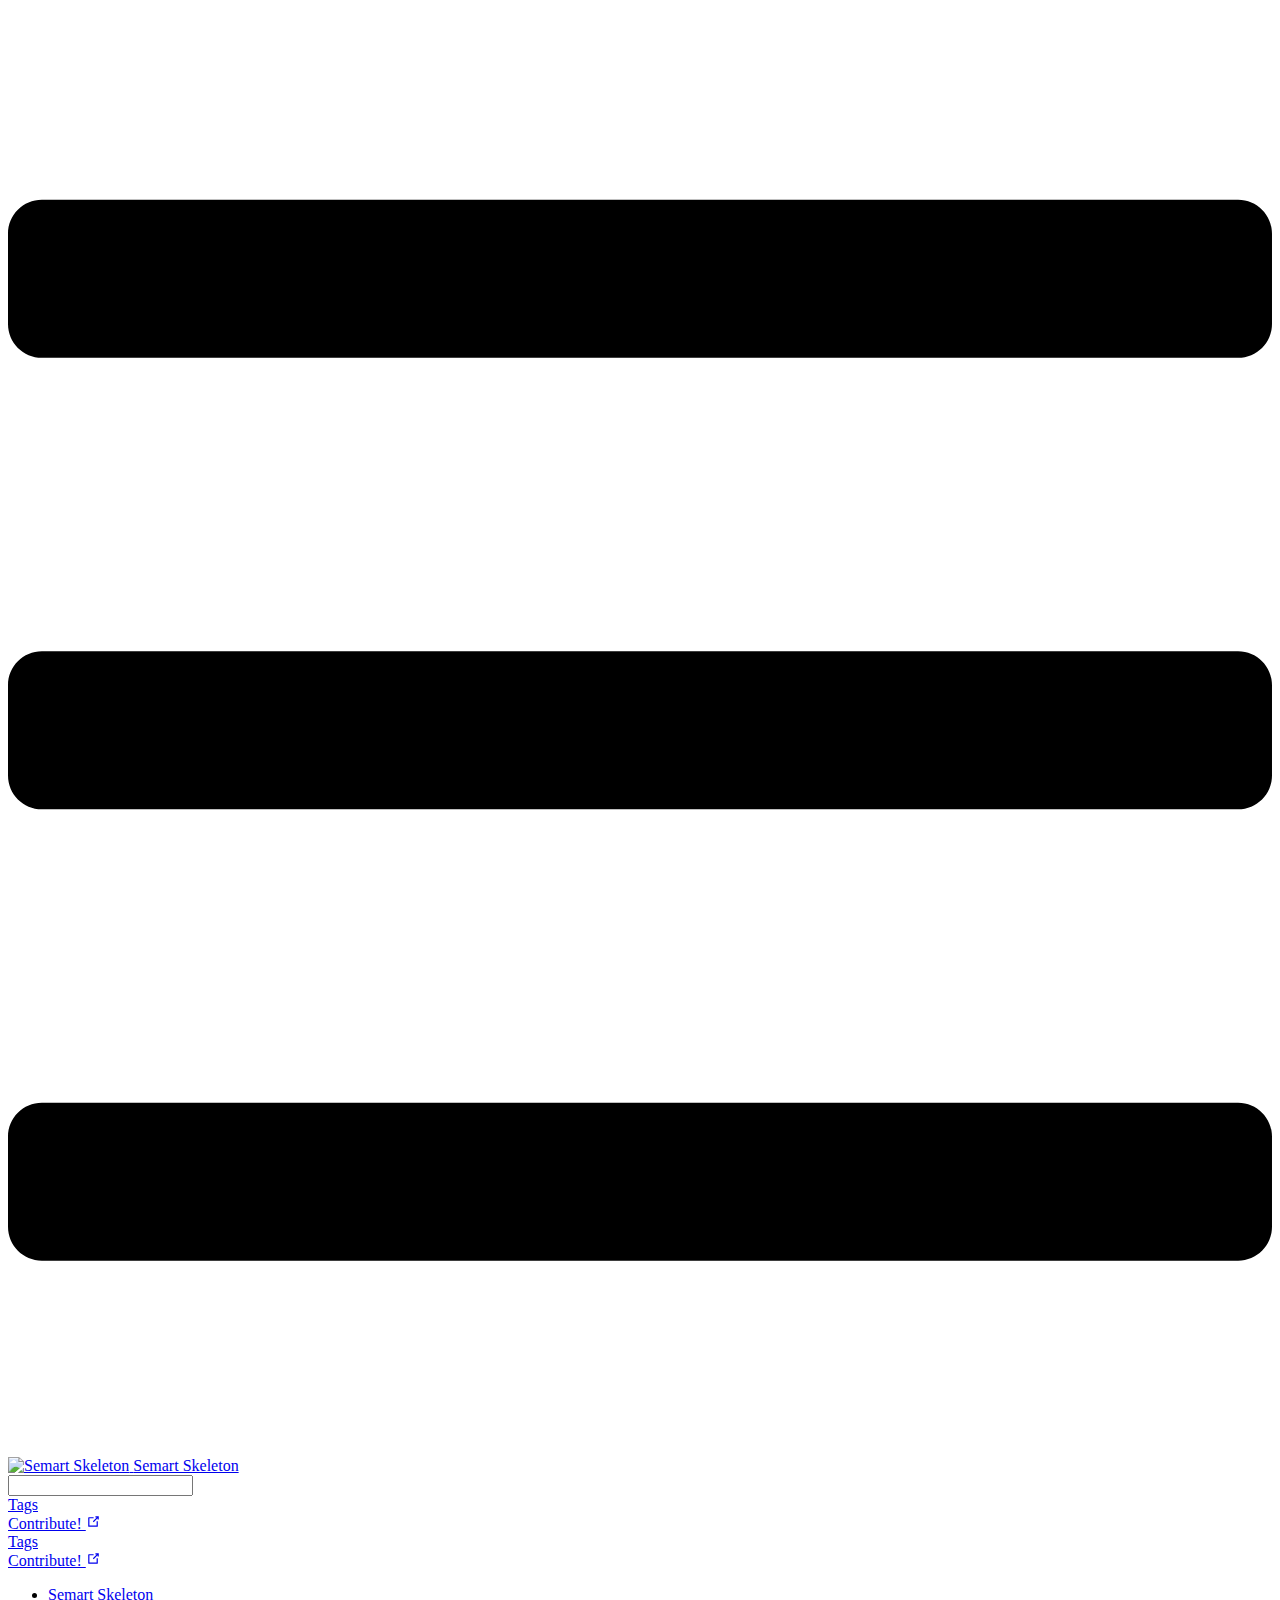
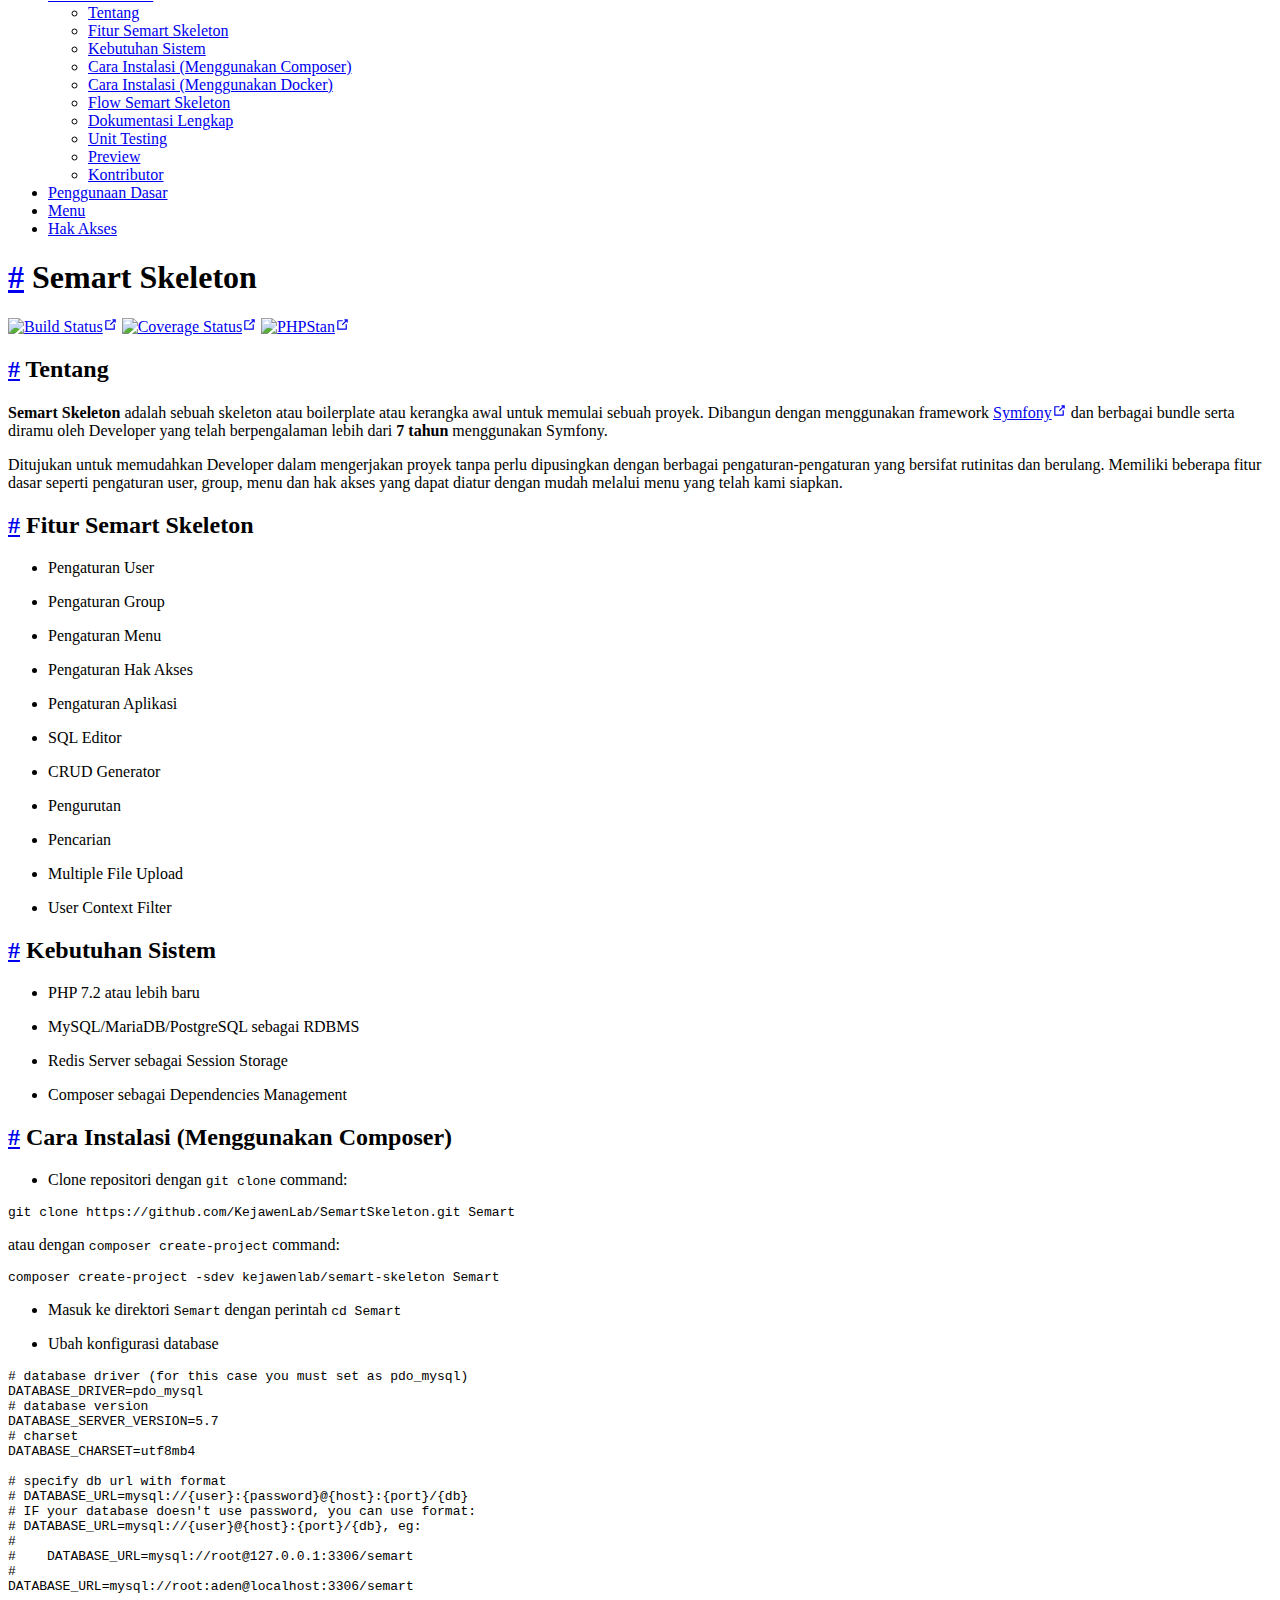
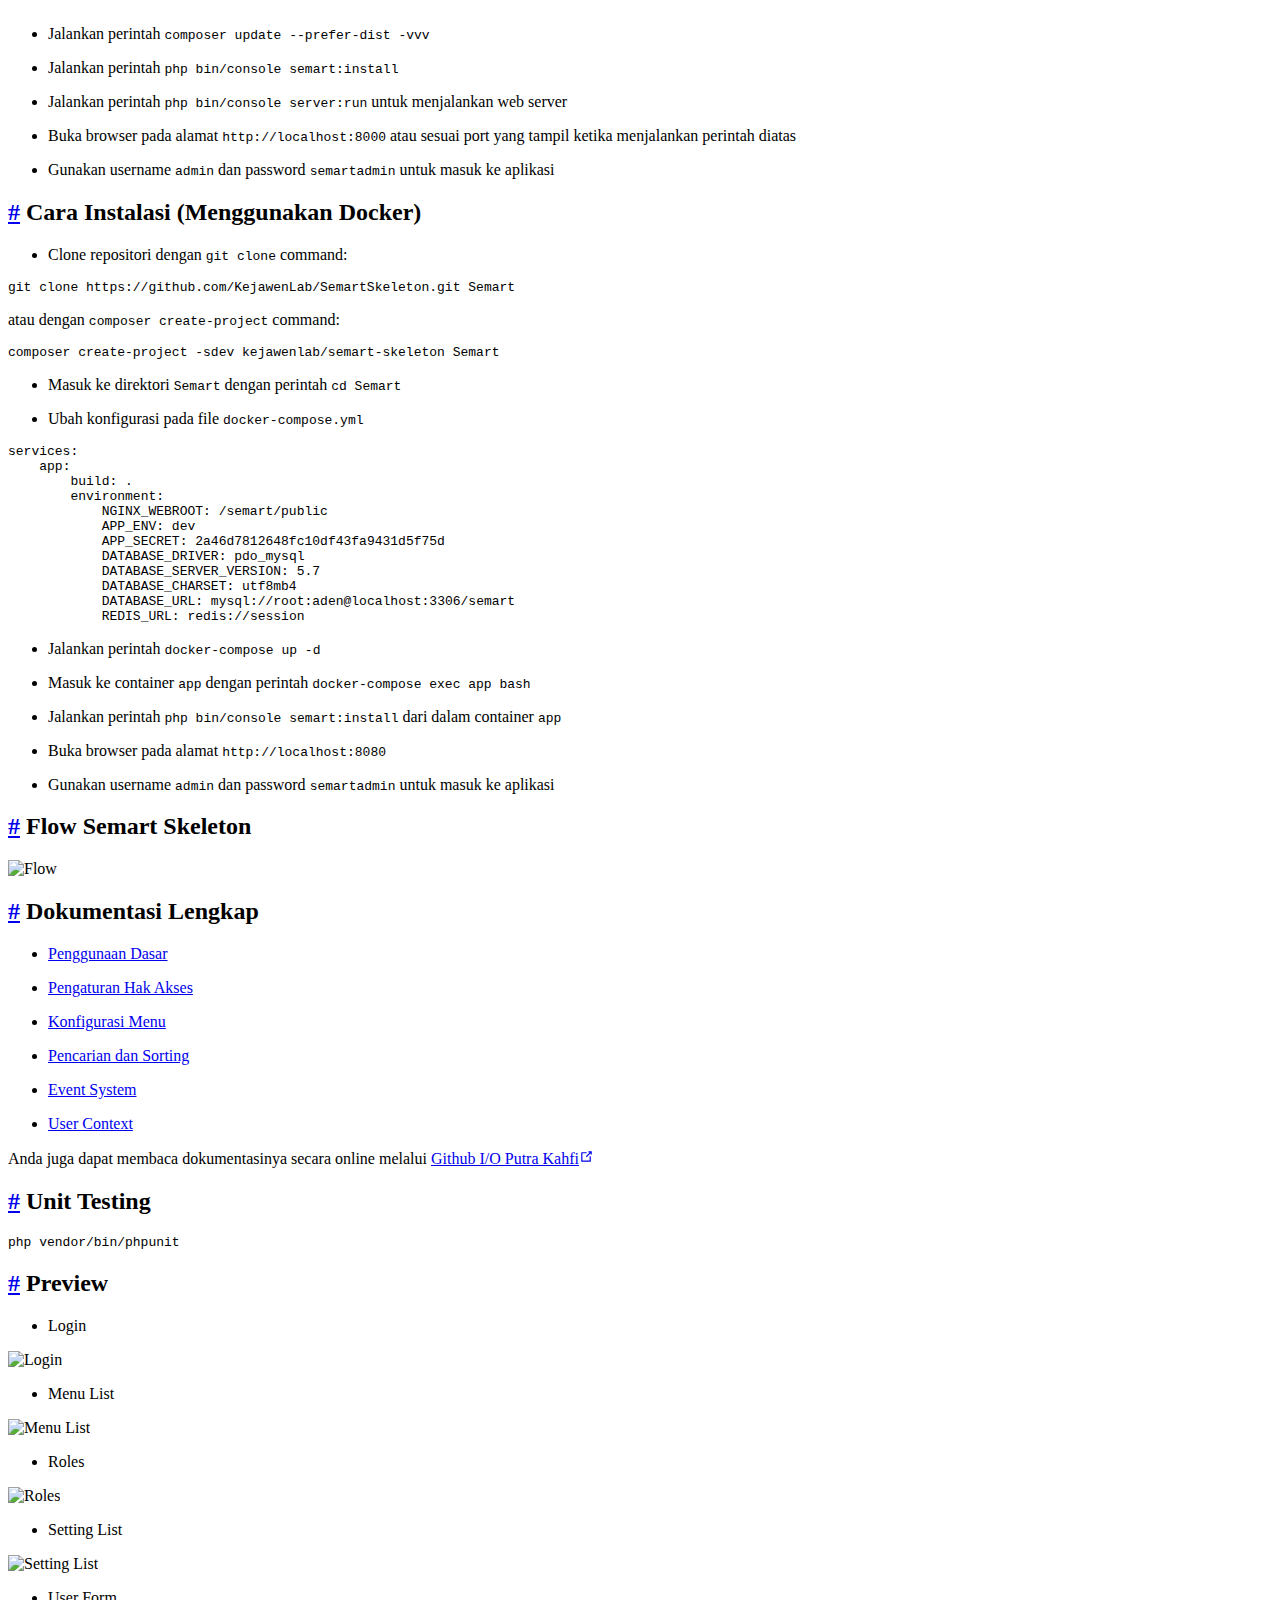
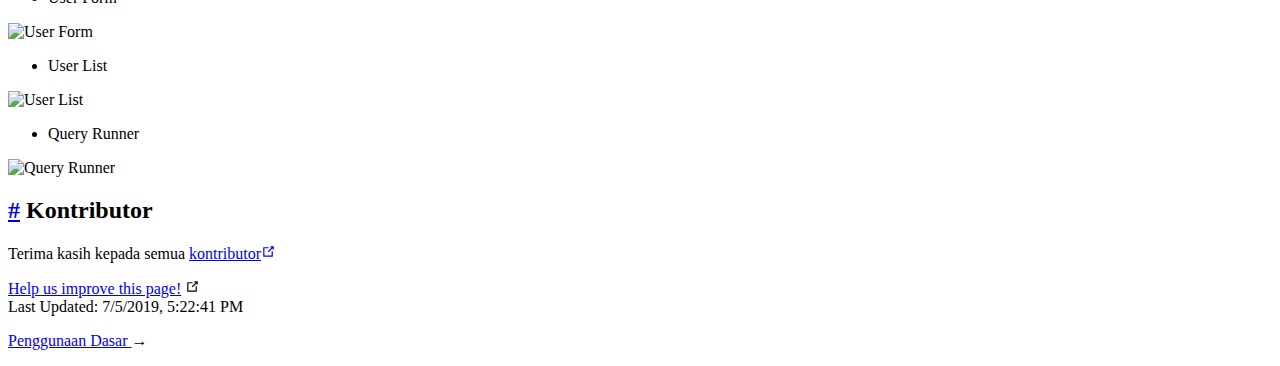
==== commit d5946cb9: "Updates" ====
--- a/id/index.html
+++ b/id/index.html
@@ -7,16 +7,16 @@
     <meta name="description" content="Just playing arounds">
     
     
-    <link rel="preload" href="/SemartSkeleton/assets/css/0.styles.766d1a11.css" as="style"><link rel="preload" href="/SemartSkeleton/assets/js/app.0bfed403.js" as="script"><link rel="preload" href="/SemartSkeleton/assets/js/3.a6e95617.js" as="script"><link rel="preload" href="/SemartSkeleton/assets/js/4.224fe37e.js" as="script"><link rel="prefetch" href="/SemartSkeleton/assets/js/1.3edd869f.js"><link rel="prefetch" href="/SemartSkeleton/assets/js/10.6cba3f7a.js"><link rel="prefetch" href="/SemartSkeleton/assets/js/11.bfebb31c.js"><link rel="prefetch" href="/SemartSkeleton/assets/js/12.c5a9e913.js"><link rel="prefetch" href="/SemartSkeleton/assets/js/13.e68abb5b.js"><link rel="prefetch" href="/SemartSkeleton/assets/js/14.aa0baf18.js"><link rel="prefetch" href="/SemartSkeleton/assets/js/15.e2e67f71.js"><link rel="prefetch" href="/SemartSkeleton/assets/js/16.c1fafd90.js"><link rel="prefetch" href="/SemartSkeleton/assets/js/5.49cb1085.js"><link rel="prefetch" href="/SemartSkeleton/assets/js/6.9d8b0757.js"><link rel="prefetch" href="/SemartSkeleton/assets/js/7.4e03fd34.js"><link rel="prefetch" href="/SemartSkeleton/assets/js/8.063947db.js"><link rel="prefetch" href="/SemartSkeleton/assets/js/9.fe4d4225.js">
-    <link rel="stylesheet" href="/SemartSkeleton/assets/css/0.styles.766d1a11.css">
+    <link rel="preload" href="/SemartSkeleton/assets/css/0.styles.6c191c57.css" as="style"><link rel="preload" href="/SemartSkeleton/assets/js/app.89e6e115.js" as="script"><link rel="preload" href="/SemartSkeleton/assets/js/3.7418621d.js" as="script"><link rel="preload" href="/SemartSkeleton/assets/js/4.7cb4541c.js" as="script"><link rel="prefetch" href="/SemartSkeleton/assets/js/1.821f35ee.js"><link rel="prefetch" href="/SemartSkeleton/assets/js/10.a3d4fa60.js"><link rel="prefetch" href="/SemartSkeleton/assets/js/11.8bf052b2.js"><link rel="prefetch" href="/SemartSkeleton/assets/js/12.24f839ac.js"><link rel="prefetch" href="/SemartSkeleton/assets/js/13.b1bf970c.js"><link rel="prefetch" href="/SemartSkeleton/assets/js/14.e27e156a.js"><link rel="prefetch" href="/SemartSkeleton/assets/js/15.3289a04a.js"><link rel="prefetch" href="/SemartSkeleton/assets/js/16.c1fafd90.js"><link rel="prefetch" href="/SemartSkeleton/assets/js/5.a421339d.js"><link rel="prefetch" href="/SemartSkeleton/assets/js/6.6d25b5eb.js"><link rel="prefetch" href="/SemartSkeleton/assets/js/7.759b33f4.js"><link rel="prefetch" href="/SemartSkeleton/assets/js/8.408feb49.js"><link rel="prefetch" href="/SemartSkeleton/assets/js/9.fe4d4225.js">
+    <link rel="stylesheet" href="/SemartSkeleton/assets/css/0.styles.6c191c57.css">
   </head>
   <body>
     <div id="app" data-server-rendered="true"><div class="theme-container"><header class="navbar"><div class="sidebar-button"><svg xmlns="http://www.w3.org/2000/svg" aria-hidden="true" role="img" viewBox="0 0 448 512" class="icon"><path fill="currentColor" d="M436 124H12c-6.627 0-12-5.373-12-12V80c0-6.627 5.373-12 12-12h424c6.627 0 12 5.373 12 12v32c0 6.627-5.373 12-12 12zm0 160H12c-6.627 0-12-5.373-12-12v-32c0-6.627 5.373-12 12-12h424c6.627 0 12 5.373 12 12v32c0 6.627-5.373 12-12 12zm0 160H12c-6.627 0-12-5.373-12-12v-32c0-6.627 5.373-12 12-12h424c6.627 0 12 5.373 12 12v32c0 6.627-5.373 12-12 12z"></path></svg></div> <a href="/SemartSkeleton/id/" class="home-link router-link-exact-active router-link-active"><img src="/SemartSkeleton/icon.png" alt="Semart Skeleton" class="logo"> <span class="site-name can-hide">Semart Skeleton</span></a> <div class="links"><div class="search-box"><input aria-label="Search" autocomplete="off" spellcheck="false" value=""> <!----></div> <nav class="nav-links can-hide"><div class="nav-item"><a href="/SemartSkeleton/tags.html" class="nav-link">Tags</a></div> <a href="https://github.com/puterakahfi/SemartSkeleton" target="_blank" rel="noopener noreferrer" class="repo-link">
     Contribute!
     <svg xmlns="http://www.w3.org/2000/svg" aria-hidden="true" x="0px" y="0px" viewBox="0 0 100 100" width="15" height="15" class="icon outbound"><path fill="currentColor" d="M18.8,85.1h56l0,0c2.2,0,4-1.8,4-4v-32h-8v28h-48v-48h28v-8h-32l0,0c-2.2,0-4,1.8-4,4v56C14.8,83.3,16.6,85.1,18.8,85.1z"></path> <polygon fill="currentColor" points="45.7,48.7 51.3,54.3 77.2,28.5 77.2,37.2 85.2,37.2 85.2,14.9 62.8,14.9 62.8,22.9 71.5,22.9"></polygon></svg></a></nav></div></header> <div class="sidebar-mask"></div> <aside class="sidebar"><nav class="nav-links"><div class="nav-item"><a href="/SemartSkeleton/tags.html" class="nav-link">Tags</a></div> <a href="https://github.com/puterakahfi/SemartSkeleton" target="_blank" rel="noopener noreferrer" class="repo-link">
     Contribute!
-    <svg xmlns="http://www.w3.org/2000/svg" aria-hidden="true" x="0px" y="0px" viewBox="0 0 100 100" width="15" height="15" class="icon outbound"><path fill="currentColor" d="M18.8,85.1h56l0,0c2.2,0,4-1.8,4-4v-32h-8v28h-48v-48h28v-8h-32l0,0c-2.2,0-4,1.8-4,4v56C14.8,83.3,16.6,85.1,18.8,85.1z"></path> <polygon fill="currentColor" points="45.7,48.7 51.3,54.3 77.2,28.5 77.2,37.2 85.2,37.2 85.2,14.9 62.8,14.9 62.8,22.9 71.5,22.9"></polygon></svg></a></nav>  <ul class="sidebar-links"><li><a href="/SemartSkeleton/id/" class="active sidebar-link">Semart Skeleton</a><ul class="sidebar-sub-headers"><li class="sidebar-sub-header"><a href="/SemartSkeleton/id/#tentang" class="sidebar-link">Tentang</a></li><li class="sidebar-sub-header"><a href="/SemartSkeleton/id/#arsitektur-semart-skeleton-pdf-file" class="sidebar-link">Arsitektur Semart Skeleton (pdf file)</a></li><li class="sidebar-sub-header"><a href="/SemartSkeleton/id/#fitur-semart-skeleton" class="sidebar-link">Fitur Semart Skeleton</a></li><li class="sidebar-sub-header"><a href="/SemartSkeleton/id/#kebutuhan-sistem" class="sidebar-link">Kebutuhan Sistem</a></li><li class="sidebar-sub-header"><a href="/SemartSkeleton/id/#cara-instalasi-menggunakan-composer" class="sidebar-link">Cara Instalasi (Menggunakan Composer)</a></li><li class="sidebar-sub-header"><a href="/SemartSkeleton/id/#cara-instalasi-menggunakan-docker" class="sidebar-link">Cara Instalasi (Menggunakan Docker)</a></li><li class="sidebar-sub-header"><a href="/SemartSkeleton/id/#unit-testing" class="sidebar-link">Unit Testing</a></li><li class="sidebar-sub-header"><a href="/SemartSkeleton/id/#preview" class="sidebar-link">Preview</a></li><li class="sidebar-sub-header"><a href="/SemartSkeleton/id/#kontributor" class="sidebar-link">Kontributor</a></li></ul></li><li><a href="/SemartSkeleton/id/usage.html" class="sidebar-link">Penggunaan Dasar</a></li><li><a href="/SemartSkeleton/id/menu.html" class="sidebar-link">Menu</a></li><li><a href="/SemartSkeleton/id/permission.html" class="sidebar-link">Hak Akses</a></li></ul> </aside> <main class="page"> <div class="theme-default-content content__default"><h1 id="semart-skeleton"><a href="#semart-skeleton" aria-hidden="true" class="header-anchor">#</a> Semart Skeleton</h1> <p><a href="https://travis-ci.org/KejawenLab/SemartSkeleton" target="_blank" rel="noopener noreferrer"><img src="https://travis-ci.org/KejawenLab/SemartSkeleton.svg?branch=master" alt="Build Status"><svg xmlns="http://www.w3.org/2000/svg" aria-hidden="true" x="0px" y="0px" viewBox="0 0 100 100" width="15" height="15" class="icon outbound"><path fill="currentColor" d="M18.8,85.1h56l0,0c2.2,0,4-1.8,4-4v-32h-8v28h-48v-48h28v-8h-32l0,0c-2.2,0-4,1.8-4,4v56C14.8,83.3,16.6,85.1,18.8,85.1z"></path> <polygon fill="currentColor" points="45.7,48.7 51.3,54.3 77.2,28.5 77.2,37.2 85.2,37.2 85.2,14.9 62.8,14.9 62.8,22.9 71.5,22.9"></polygon></svg></a> <a href="https://coveralls.io/github/KejawenLab/SemartSkeleton?branch=master" target="_blank" rel="noopener noreferrer"><img src="https://coveralls.io/repos/github/KejawenLab/SemartSkeleton/badge.svg?branch=master" alt="Coverage Status"><svg xmlns="http://www.w3.org/2000/svg" aria-hidden="true" x="0px" y="0px" viewBox="0 0 100 100" width="15" height="15" class="icon outbound"><path fill="currentColor" d="M18.8,85.1h56l0,0c2.2,0,4-1.8,4-4v-32h-8v28h-48v-48h28v-8h-32l0,0c-2.2,0-4,1.8-4,4v56C14.8,83.3,16.6,85.1,18.8,85.1z"></path> <polygon fill="currentColor" points="45.7,48.7 51.3,54.3 77.2,28.5 77.2,37.2 85.2,37.2 85.2,14.9 62.8,14.9 62.8,22.9 71.5,22.9"></polygon></svg></a> <a href="https://github.com/phpstan/phpstan" target="_blank" rel="noopener noreferrer"><img src="https://img.shields.io/badge/style-level%20max-brightgreen.svg?style=flat-square&amp;label=phpstan" alt="PHPStan"><svg xmlns="http://www.w3.org/2000/svg" aria-hidden="true" x="0px" y="0px" viewBox="0 0 100 100" width="15" height="15" class="icon outbound"><path fill="currentColor" d="M18.8,85.1h56l0,0c2.2,0,4-1.8,4-4v-32h-8v28h-48v-48h28v-8h-32l0,0c-2.2,0-4,1.8-4,4v56C14.8,83.3,16.6,85.1,18.8,85.1z"></path> <polygon fill="currentColor" points="45.7,48.7 51.3,54.3 77.2,28.5 77.2,37.2 85.2,37.2 85.2,14.9 62.8,14.9 62.8,22.9 71.5,22.9"></polygon></svg></a></p> <h2 id="tentang"><a href="#tentang" aria-hidden="true" class="header-anchor">#</a> Tentang</h2> <p><strong>Semart Skeleton</strong> adalah sebuah skeleton atau boilerplate atau kerangka awal untuk memulai sebuah proyek. Dibangun dengan menggunakan framework <a href="https://symfony.com" target="_blank" rel="noopener noreferrer">Symfony<svg xmlns="http://www.w3.org/2000/svg" aria-hidden="true" x="0px" y="0px" viewBox="0 0 100 100" width="15" height="15" class="icon outbound"><path fill="currentColor" d="M18.8,85.1h56l0,0c2.2,0,4-1.8,4-4v-32h-8v28h-48v-48h28v-8h-32l0,0c-2.2,0-4,1.8-4,4v56C14.8,83.3,16.6,85.1,18.8,85.1z"></path> <polygon fill="currentColor" points="45.7,48.7 51.3,54.3 77.2,28.5 77.2,37.2 85.2,37.2 85.2,14.9 62.8,14.9 62.8,22.9 71.5,22.9"></polygon></svg></a> dan berbagai bundle serta diramu oleh Developer yang telah berpengalaman lebih dari <strong>7 tahun</strong> menggunakan Symfony.</p> <p>Ditujukan untuk memudahkan Developer dalam mengerjakan proyek tanpa perlu dipusingkan dengan berbagai pengaturan-pengaturan yang bersifat rutinitas dan berulang.
-Memiliki beberapa fitur dasar seperti pengaturan user, group, menu dan hak akses yang dapat diatur dengan mudah melalui menu yang telah kami siapkan.</p> <h2 id="arsitektur-semart-skeleton-pdf-file"><a href="#arsitektur-semart-skeleton-pdf-file" aria-hidden="true" class="header-anchor">#</a> <a href="/arsitektur.pdf">Arsitektur Semart Skeleton (pdf file)</a></h2> <h2 id="fitur-semart-skeleton"><a href="#fitur-semart-skeleton" aria-hidden="true" class="header-anchor">#</a> Fitur Semart Skeleton</h2> <ul><li><p>Pengaturan User</p></li> <li><p>Pengaturan Group</p></li> <li><p>Pengaturan Menu</p></li> <li><p>Pengaturan Hak Akses</p></li> <li><p>Pengaturan Aplikasi</p></li> <li><p>SQL Editor</p></li> <li><p>CRUD Generator</p></li> <li><p>Pengurutan</p></li> <li><p>Pencarian</p></li> <li><p>Multiple File Upload</p></li> <li><p>User Context Filter</p></li></ul> <h2 id="kebutuhan-sistem"><a href="#kebutuhan-sistem" aria-hidden="true" class="header-anchor">#</a> Kebutuhan Sistem</h2> <ul><li><p>PHP 7.2 atau lebih baru</p></li> <li><p>MySQL/MariaDB/PostgreSQL sebagai RDBMS</p></li> <li><p>Redis Server sebagai Session Storage</p></li> <li><p>Composer sebagai Dependencies Management</p></li></ul> <h2 id="cara-instalasi-menggunakan-composer"><a href="#cara-instalasi-menggunakan-composer" aria-hidden="true" class="header-anchor">#</a> Cara Instalasi (Menggunakan Composer)</h2> <ul><li>Clone repositori dengan <code>git clone</code> command:</li></ul> <div class="language- extra-class"><pre class="language-text"><code>git clone https://github.com/KejawenLab/SemartSkeleton.git Semart
+    <svg xmlns="http://www.w3.org/2000/svg" aria-hidden="true" x="0px" y="0px" viewBox="0 0 100 100" width="15" height="15" class="icon outbound"><path fill="currentColor" d="M18.8,85.1h56l0,0c2.2,0,4-1.8,4-4v-32h-8v28h-48v-48h28v-8h-32l0,0c-2.2,0-4,1.8-4,4v56C14.8,83.3,16.6,85.1,18.8,85.1z"></path> <polygon fill="currentColor" points="45.7,48.7 51.3,54.3 77.2,28.5 77.2,37.2 85.2,37.2 85.2,14.9 62.8,14.9 62.8,22.9 71.5,22.9"></polygon></svg></a></nav>  <ul class="sidebar-links"><li><a href="/SemartSkeleton/id/" class="active sidebar-link">Semart Skeleton</a><ul class="sidebar-sub-headers"><li class="sidebar-sub-header"><a href="/SemartSkeleton/id/#tentang" class="sidebar-link">Tentang</a></li><li class="sidebar-sub-header"><a href="/SemartSkeleton/id/#fitur-semart-skeleton" class="sidebar-link">Fitur Semart Skeleton</a></li><li class="sidebar-sub-header"><a href="/SemartSkeleton/id/#kebutuhan-sistem" class="sidebar-link">Kebutuhan Sistem</a></li><li class="sidebar-sub-header"><a href="/SemartSkeleton/id/#cara-instalasi-menggunakan-composer" class="sidebar-link">Cara Instalasi (Menggunakan Composer)</a></li><li class="sidebar-sub-header"><a href="/SemartSkeleton/id/#cara-instalasi-menggunakan-docker" class="sidebar-link">Cara Instalasi (Menggunakan Docker)</a></li><li class="sidebar-sub-header"><a href="/SemartSkeleton/id/#flow-semart-skeleton" class="sidebar-link">Flow Semart Skeleton</a></li><li class="sidebar-sub-header"><a href="/SemartSkeleton/id/#dokumentasi-lengkap" class="sidebar-link">Dokumentasi Lengkap</a></li><li class="sidebar-sub-header"><a href="/SemartSkeleton/id/#unit-testing" class="sidebar-link">Unit Testing</a></li><li class="sidebar-sub-header"><a href="/SemartSkeleton/id/#preview" class="sidebar-link">Preview</a></li><li class="sidebar-sub-header"><a href="/SemartSkeleton/id/#kontributor" class="sidebar-link">Kontributor</a></li></ul></li><li><a href="/SemartSkeleton/id/usage.html" class="sidebar-link">Penggunaan Dasar</a></li><li><a href="/SemartSkeleton/id/menu.html" class="sidebar-link">Menu</a></li><li><a href="/SemartSkeleton/id/permission.html" class="sidebar-link">Hak Akses</a></li></ul> </aside> <main class="page"> <div class="theme-default-content content__default"><h1 id="semart-skeleton"><a href="#semart-skeleton" aria-hidden="true" class="header-anchor">#</a> Semart Skeleton</h1> <p><a href="https://travis-ci.org/KejawenLab/SemartSkeleton" target="_blank" rel="noopener noreferrer"><img src="https://travis-ci.org/KejawenLab/SemartSkeleton.svg?branch=master" alt="Build Status"><svg xmlns="http://www.w3.org/2000/svg" aria-hidden="true" x="0px" y="0px" viewBox="0 0 100 100" width="15" height="15" class="icon outbound"><path fill="currentColor" d="M18.8,85.1h56l0,0c2.2,0,4-1.8,4-4v-32h-8v28h-48v-48h28v-8h-32l0,0c-2.2,0-4,1.8-4,4v56C14.8,83.3,16.6,85.1,18.8,85.1z"></path> <polygon fill="currentColor" points="45.7,48.7 51.3,54.3 77.2,28.5 77.2,37.2 85.2,37.2 85.2,14.9 62.8,14.9 62.8,22.9 71.5,22.9"></polygon></svg></a> <a href="https://coveralls.io/github/KejawenLab/SemartSkeleton?branch=master" target="_blank" rel="noopener noreferrer"><img src="https://coveralls.io/repos/github/KejawenLab/SemartSkeleton/badge.svg?branch=master" alt="Coverage Status"><svg xmlns="http://www.w3.org/2000/svg" aria-hidden="true" x="0px" y="0px" viewBox="0 0 100 100" width="15" height="15" class="icon outbound"><path fill="currentColor" d="M18.8,85.1h56l0,0c2.2,0,4-1.8,4-4v-32h-8v28h-48v-48h28v-8h-32l0,0c-2.2,0-4,1.8-4,4v56C14.8,83.3,16.6,85.1,18.8,85.1z"></path> <polygon fill="currentColor" points="45.7,48.7 51.3,54.3 77.2,28.5 77.2,37.2 85.2,37.2 85.2,14.9 62.8,14.9 62.8,22.9 71.5,22.9"></polygon></svg></a> <a href="https://github.com/phpstan/phpstan" target="_blank" rel="noopener noreferrer"><img src="https://img.shields.io/badge/style-level%20max-brightgreen.svg?style=flat-square&amp;label=phpstan" alt="PHPStan"><svg xmlns="http://www.w3.org/2000/svg" aria-hidden="true" x="0px" y="0px" viewBox="0 0 100 100" width="15" height="15" class="icon outbound"><path fill="currentColor" d="M18.8,85.1h56l0,0c2.2,0,4-1.8,4-4v-32h-8v28h-48v-48h28v-8h-32l0,0c-2.2,0-4,1.8-4,4v56C14.8,83.3,16.6,85.1,18.8,85.1z"></path> <polygon fill="currentColor" points="45.7,48.7 51.3,54.3 77.2,28.5 77.2,37.2 85.2,37.2 85.2,14.9 62.8,14.9 62.8,22.9 71.5,22.9"></polygon></svg></a></p> <h2 id="tentang"><a href="#tentang" aria-hidden="true" class="header-anchor">#</a> Tentang</h2> <p><strong>Semart Skeleton</strong> adalah sebuah skeleton atau boilerplate atau kerangka awal untuk memulai sebuah proyek. Dibangun dengan menggunakan framework <a href="https://symfony.com" target="_blank" rel="noopener noreferrer">Symfony<svg xmlns="http://www.w3.org/2000/svg" aria-hidden="true" x="0px" y="0px" viewBox="0 0 100 100" width="15" height="15" class="icon outbound"><path fill="currentColor" d="M18.8,85.1h56l0,0c2.2,0,4-1.8,4-4v-32h-8v28h-48v-48h28v-8h-32l0,0c-2.2,0-4,1.8-4,4v56C14.8,83.3,16.6,85.1,18.8,85.1z"></path> <polygon fill="currentColor" points="45.7,48.7 51.3,54.3 77.2,28.5 77.2,37.2 85.2,37.2 85.2,14.9 62.8,14.9 62.8,22.9 71.5,22.9"></polygon></svg></a> dan berbagai bundle serta diramu oleh Developer yang telah berpengalaman lebih dari <strong>7 tahun</strong> menggunakan Symfony.</p> <p>Ditujukan untuk memudahkan Developer dalam mengerjakan proyek tanpa perlu dipusingkan dengan berbagai pengaturan-pengaturan yang bersifat rutinitas dan berulang.
+Memiliki beberapa fitur dasar seperti pengaturan user, group, menu dan hak akses yang dapat diatur dengan mudah melalui menu yang telah kami siapkan.</p> <h2 id="fitur-semart-skeleton"><a href="#fitur-semart-skeleton" aria-hidden="true" class="header-anchor">#</a> Fitur Semart Skeleton</h2> <ul><li><p>Pengaturan User</p></li> <li><p>Pengaturan Group</p></li> <li><p>Pengaturan Menu</p></li> <li><p>Pengaturan Hak Akses</p></li> <li><p>Pengaturan Aplikasi</p></li> <li><p>SQL Editor</p></li> <li><p>CRUD Generator</p></li> <li><p>Pengurutan</p></li> <li><p>Pencarian</p></li> <li><p>Multiple File Upload</p></li> <li><p>User Context Filter</p></li></ul> <h2 id="kebutuhan-sistem"><a href="#kebutuhan-sistem" aria-hidden="true" class="header-anchor">#</a> Kebutuhan Sistem</h2> <ul><li><p>PHP 7.2 atau lebih baru</p></li> <li><p>MySQL/MariaDB/PostgreSQL sebagai RDBMS</p></li> <li><p>Redis Server sebagai Session Storage</p></li> <li><p>Composer sebagai Dependencies Management</p></li></ul> <h2 id="cara-instalasi-menggunakan-composer"><a href="#cara-instalasi-menggunakan-composer" aria-hidden="true" class="header-anchor">#</a> Cara Instalasi (Menggunakan Composer)</h2> <ul><li>Clone repositori dengan <code>git clone</code> command:</li></ul> <div class="language- extra-class"><pre class="language-text"><code>git clone https://github.com/KejawenLab/SemartSkeleton.git Semart
 </code></pre></div><p>atau dengan <code>composer create-project</code> command:</p> <div class="language- extra-class"><pre class="language-text"><code>composer create-project -sdev kejawenlab/semart-skeleton Semart
 </code></pre></div><ul><li><p>Masuk ke direktori <code>Semart</code> dengan perintah <code>cd Semart</code></p></li> <li><p>Ubah konfigurasi database</p></li></ul> <div class="language-bash extra-class"><pre class="language-bash"><code><span class="token comment"># database driver (for this case you must set as pdo_mysql)</span>
 DATABASE_DRIVER<span class="token operator">=</span>pdo_mysql
@@ -37,23 +37,23 @@
 </code></pre></div><ul><li><p>Jalankan perintah <code>composer update --prefer-dist -vvv</code></p></li> <li><p>Jalankan perintah <code>php bin/console semart:install</code></p></li> <li><p>Jalankan perintah <code>php bin/console server:run</code> untuk menjalankan web server</p></li> <li><p>Buka browser pada alamat <code>http://localhost:8000</code> atau sesuai port yang tampil ketika menjalankan perintah diatas</p></li> <li><p>Gunakan username <code>admin</code> dan password <code>semartadmin</code> untuk masuk ke aplikasi</p></li></ul> <h2 id="cara-instalasi-menggunakan-docker"><a href="#cara-instalasi-menggunakan-docker" aria-hidden="true" class="header-anchor">#</a> Cara Instalasi (Menggunakan Docker)</h2> <ul><li>Clone repositori dengan <code>git clone</code> command:</li></ul> <div class="language- extra-class"><pre class="language-text"><code>git clone https://github.com/KejawenLab/SemartSkeleton.git Semart
 </code></pre></div><p>atau dengan <code>composer create-project</code> command:</p> <div class="language- extra-class"><pre class="language-text"><code>composer create-project -sdev kejawenlab/semart-skeleton Semart
 </code></pre></div><ul><li><p>Masuk ke direktori <code>Semart</code> dengan perintah <code>cd Semart</code></p></li> <li><p>Ubah konfigurasi pada file <code>docker-compose.yml</code></p></li></ul> <div class="language-yaml extra-class"><pre class="language-yaml"><code><span class="token key atrule">services</span><span class="token punctuation">:</span>
-  <span class="token key atrule">app</span><span class="token punctuation">:</span>
-    <span class="token key atrule">build</span><span class="token punctuation">:</span> .
-    <span class="token key atrule">environment</span><span class="token punctuation">:</span>
-      <span class="token key atrule">NGINX_WEBROOT</span><span class="token punctuation">:</span> /semart/public
-      <span class="token key atrule">APP_ENV</span><span class="token punctuation">:</span> dev
-      <span class="token key atrule">APP_SECRET</span><span class="token punctuation">:</span> 2a46d7812648fc10df43fa9431d5f75d
-      <span class="token key atrule">DATABASE_DRIVER</span><span class="token punctuation">:</span> pdo_mysql
-      <span class="token key atrule">DATABASE_SERVER_VERSION</span><span class="token punctuation">:</span> <span class="token number">5.7</span>
-      <span class="token key atrule">DATABASE_CHARSET</span><span class="token punctuation">:</span> utf8mb4
-      <span class="token key atrule">DATABASE_URL</span><span class="token punctuation">:</span> mysql<span class="token punctuation">:</span>//root<span class="token punctuation">:</span>aden@localhost<span class="token punctuation">:</span>3306/semart
-      <span class="token key atrule">REDIS_URL</span><span class="token punctuation">:</span> redis<span class="token punctuation">:</span>//session
-</code></pre></div><ul><li><p>Jalankan perintah <code>docker-compose up -d</code></p></li> <li><p>Masuk ke container <code>app</code> dengan perintah <code>docker-compose exec app bash</code></p></li> <li><p>Jalankan perintah <code>php bin/console semart:install</code> dari dalam container <code>app</code></p></li> <li><p>Buka browser pada alamat <code>http://localhost:8080</code></p></li> <li><p>Gunakan username <code>admin</code> dan password <code>semartadmin</code> untuk masuk ke aplikasi</p></li></ul> <h2 id="unit-testing"><a href="#unit-testing" aria-hidden="true" class="header-anchor">#</a> Unit Testing</h2> <div class="language-bash extra-class"><pre class="language-bash"><code>php vendor/bin/phpunit
+    <span class="token key atrule">app</span><span class="token punctuation">:</span>
+        <span class="token key atrule">build</span><span class="token punctuation">:</span> .
+        <span class="token key atrule">environment</span><span class="token punctuation">:</span>
+            <span class="token key atrule">NGINX_WEBROOT</span><span class="token punctuation">:</span> /semart/public
+            <span class="token key atrule">APP_ENV</span><span class="token punctuation">:</span> dev
+            <span class="token key atrule">APP_SECRET</span><span class="token punctuation">:</span> 2a46d7812648fc10df43fa9431d5f75d
+            <span class="token key atrule">DATABASE_DRIVER</span><span class="token punctuation">:</span> pdo_mysql
+            <span class="token key atrule">DATABASE_SERVER_VERSION</span><span class="token punctuation">:</span> <span class="token number">5.7</span>
+            <span class="token key atrule">DATABASE_CHARSET</span><span class="token punctuation">:</span> utf8mb4
+            <span class="token key atrule">DATABASE_URL</span><span class="token punctuation">:</span> mysql<span class="token punctuation">:</span>//root<span class="token punctuation">:</span>aden@localhost<span class="token punctuation">:</span>3306/semart
+            <span class="token key atrule">REDIS_URL</span><span class="token punctuation">:</span> redis<span class="token punctuation">:</span>//session
+</code></pre></div><ul><li><p>Jalankan perintah <code>docker-compose up -d</code></p></li> <li><p>Masuk ke container <code>app</code> dengan perintah <code>docker-compose exec app bash</code></p></li> <li><p>Jalankan perintah <code>php bin/console semart:install</code> dari dalam container <code>app</code></p></li> <li><p>Buka browser pada alamat <code>http://localhost:8080</code></p></li> <li><p>Gunakan username <code>admin</code> dan password <code>semartadmin</code> untuk masuk ke aplikasi</p></li></ul> <h2 id="flow-semart-skeleton"><a href="#flow-semart-skeleton" aria-hidden="true" class="header-anchor">#</a> Flow Semart Skeleton</h2> <p><img src="/SemartSkeleton/assets/img/flow.a9a2f42b.png" alt="Flow" title="Flow"></p> <h2 id="dokumentasi-lengkap"><a href="#dokumentasi-lengkap" aria-hidden="true" class="header-anchor">#</a> Dokumentasi Lengkap</h2> <ul><li><p><a href="/SemartSkeleton/id/doc/id/usage.html">Penggunaan Dasar</a></p></li> <li><p><a href="/SemartSkeleton/id/doc/id/permission.html">Pengaturan Hak Akses</a></p></li> <li><p><a href="/SemartSkeleton/id/doc/id/menu.html">Konfigurasi Menu</a></p></li> <li><p><a href="/SemartSkeleton/id/doc/id/search_sort.html">Pencarian dan Sorting</a></p></li> <li><p><a href="/SemartSkeleton/id/doc/id/event.html">Event System</a></p></li> <li><p><a href="/SemartSkeleton/id/doc/id/user_context.html">User Context</a></p></li></ul> <p>Anda juga dapat membaca dokumentasinya secara online melalui <a href="https://puterakahfi.github.io/SemartSkeleton" target="_blank" rel="noopener noreferrer">Github I/O Putra Kahfi<svg xmlns="http://www.w3.org/2000/svg" aria-hidden="true" x="0px" y="0px" viewBox="0 0 100 100" width="15" height="15" class="icon outbound"><path fill="currentColor" d="M18.8,85.1h56l0,0c2.2,0,4-1.8,4-4v-32h-8v28h-48v-48h28v-8h-32l0,0c-2.2,0-4,1.8-4,4v56C14.8,83.3,16.6,85.1,18.8,85.1z"></path> <polygon fill="currentColor" points="45.7,48.7 51.3,54.3 77.2,28.5 77.2,37.2 85.2,37.2 85.2,14.9 62.8,14.9 62.8,22.9 71.5,22.9"></polygon></svg></a></p> <h2 id="unit-testing"><a href="#unit-testing" aria-hidden="true" class="header-anchor">#</a> Unit Testing</h2> <div class="language-bash extra-class"><pre class="language-bash"><code>php vendor/bin/phpunit
 </code></pre></div><h2 id="preview"><a href="#preview" aria-hidden="true" class="header-anchor">#</a> Preview</h2> <ul><li>Login</li></ul> <p><img src="/SemartSkeleton/assets/img/login.909ad874.png" alt="Login" title="Login"></p> <ul><li>Menu List</li></ul> <p><img src="/SemartSkeleton/assets/img/menu_list.b9e9720e.png" alt="Menu List" title="Menu List"></p> <ul><li>Roles</li></ul> <p><img src="/SemartSkeleton/assets/img/roles.35d58598.png" alt="Roles" title="Roles"></p> <ul><li>Setting List</li></ul> <p><img src="/SemartSkeleton/assets/img/setting_list.b31fa8c5.png" alt="Setting List" title="Setting List"></p> <ul><li>User Form</li></ul> <p><img src="/SemartSkeleton/assets/img/user_form.8fbe8064.png" alt="User Form" title="User Form"></p> <ul><li>User List</li></ul> <p><img src="/SemartSkeleton/assets/img/user_list.752ca357.png" alt="User List" title="User List"></p> <ul><li>Query Runner</li></ul> <p><img src="/SemartSkeleton/assets/img/query_runner.0586afbd.png" alt="Query Runner" title="Query Runner"></p> <h2 id="kontributor"><a href="#kontributor" aria-hidden="true" class="header-anchor">#</a> Kontributor</h2> <p>Terima kasih kepada semua <a href="https://github.com/KejawenLab/SemartSkeleton/graphs/contributors" target="_blank" rel="noopener noreferrer">kontributor<svg xmlns="http://www.w3.org/2000/svg" aria-hidden="true" x="0px" y="0px" viewBox="0 0 100 100" width="15" height="15" class="icon outbound"><path fill="currentColor" d="M18.8,85.1h56l0,0c2.2,0,4-1.8,4-4v-32h-8v28h-48v-48h28v-8h-32l0,0c-2.2,0-4,1.8-4,4v56C14.8,83.3,16.6,85.1,18.8,85.1z"></path> <polygon fill="currentColor" points="45.7,48.7 51.3,54.3 77.2,28.5 77.2,37.2 85.2,37.2 85.2,14.9 62.8,14.9 62.8,22.9 71.5,22.9"></polygon></svg></a></p></div> <footer class="page-edit"><div class="edit-link"><a href="https://github.com/puterakahfi/SemartSkeleton/edit/master/id/README.md" target="_blank" rel="noopener noreferrer">Help us improve this page!</a> <svg xmlns="http://www.w3.org/2000/svg" aria-hidden="true" x="0px" y="0px" viewBox="0 0 100 100" width="15" height="15" class="icon outbound"><path fill="currentColor" d="M18.8,85.1h56l0,0c2.2,0,4-1.8,4-4v-32h-8v28h-48v-48h28v-8h-32l0,0c-2.2,0-4,1.8-4,4v56C14.8,83.3,16.6,85.1,18.8,85.1z"></path> <polygon fill="currentColor" points="45.7,48.7 51.3,54.3 77.2,28.5 77.2,37.2 85.2,37.2 85.2,14.9 62.8,14.9 62.8,22.9 71.5,22.9"></polygon></svg></div> <div class="last-updated"><span class="prefix">Last Updated: </span> <span class="time">7/5/2019, 5:22:41 PM</span></div></footer> <div class="page-nav"><p class="inner"><!----> <span class="next"><a href="/SemartSkeleton/id/usage.html">
           Penggunaan Dasar
         </a>
         →
       </span></p></div> </main></div><div class="global-ui"></div></div>
-    <script src="/SemartSkeleton/assets/js/app.0bfed403.js" defer></script><script src="/SemartSkeleton/assets/js/3.a6e95617.js" defer></script><script src="/SemartSkeleton/assets/js/4.224fe37e.js" defer></script>
+    <script src="/SemartSkeleton/assets/js/app.89e6e115.js" defer></script><script src="/SemartSkeleton/assets/js/3.7418621d.js" defer></script><script src="/SemartSkeleton/assets/js/4.7cb4541c.js" defer></script>
   </body>
 </html>
